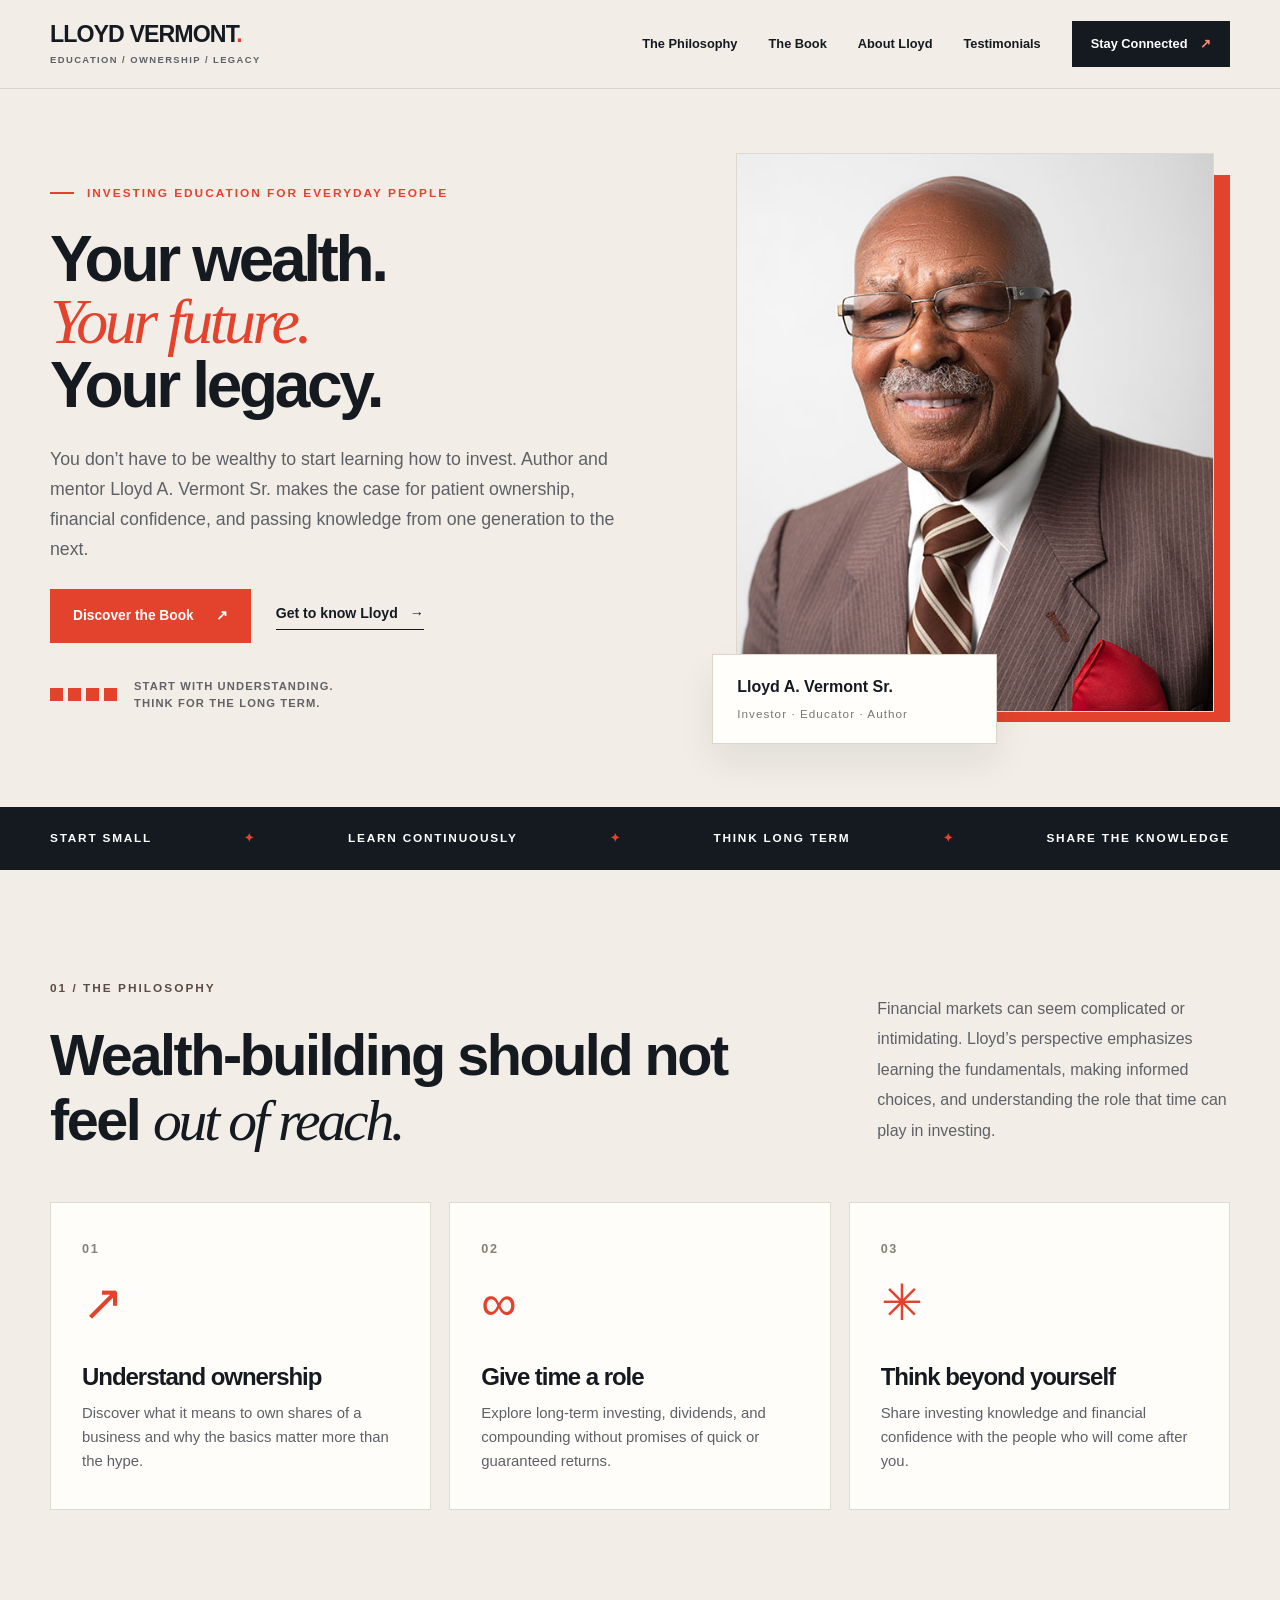
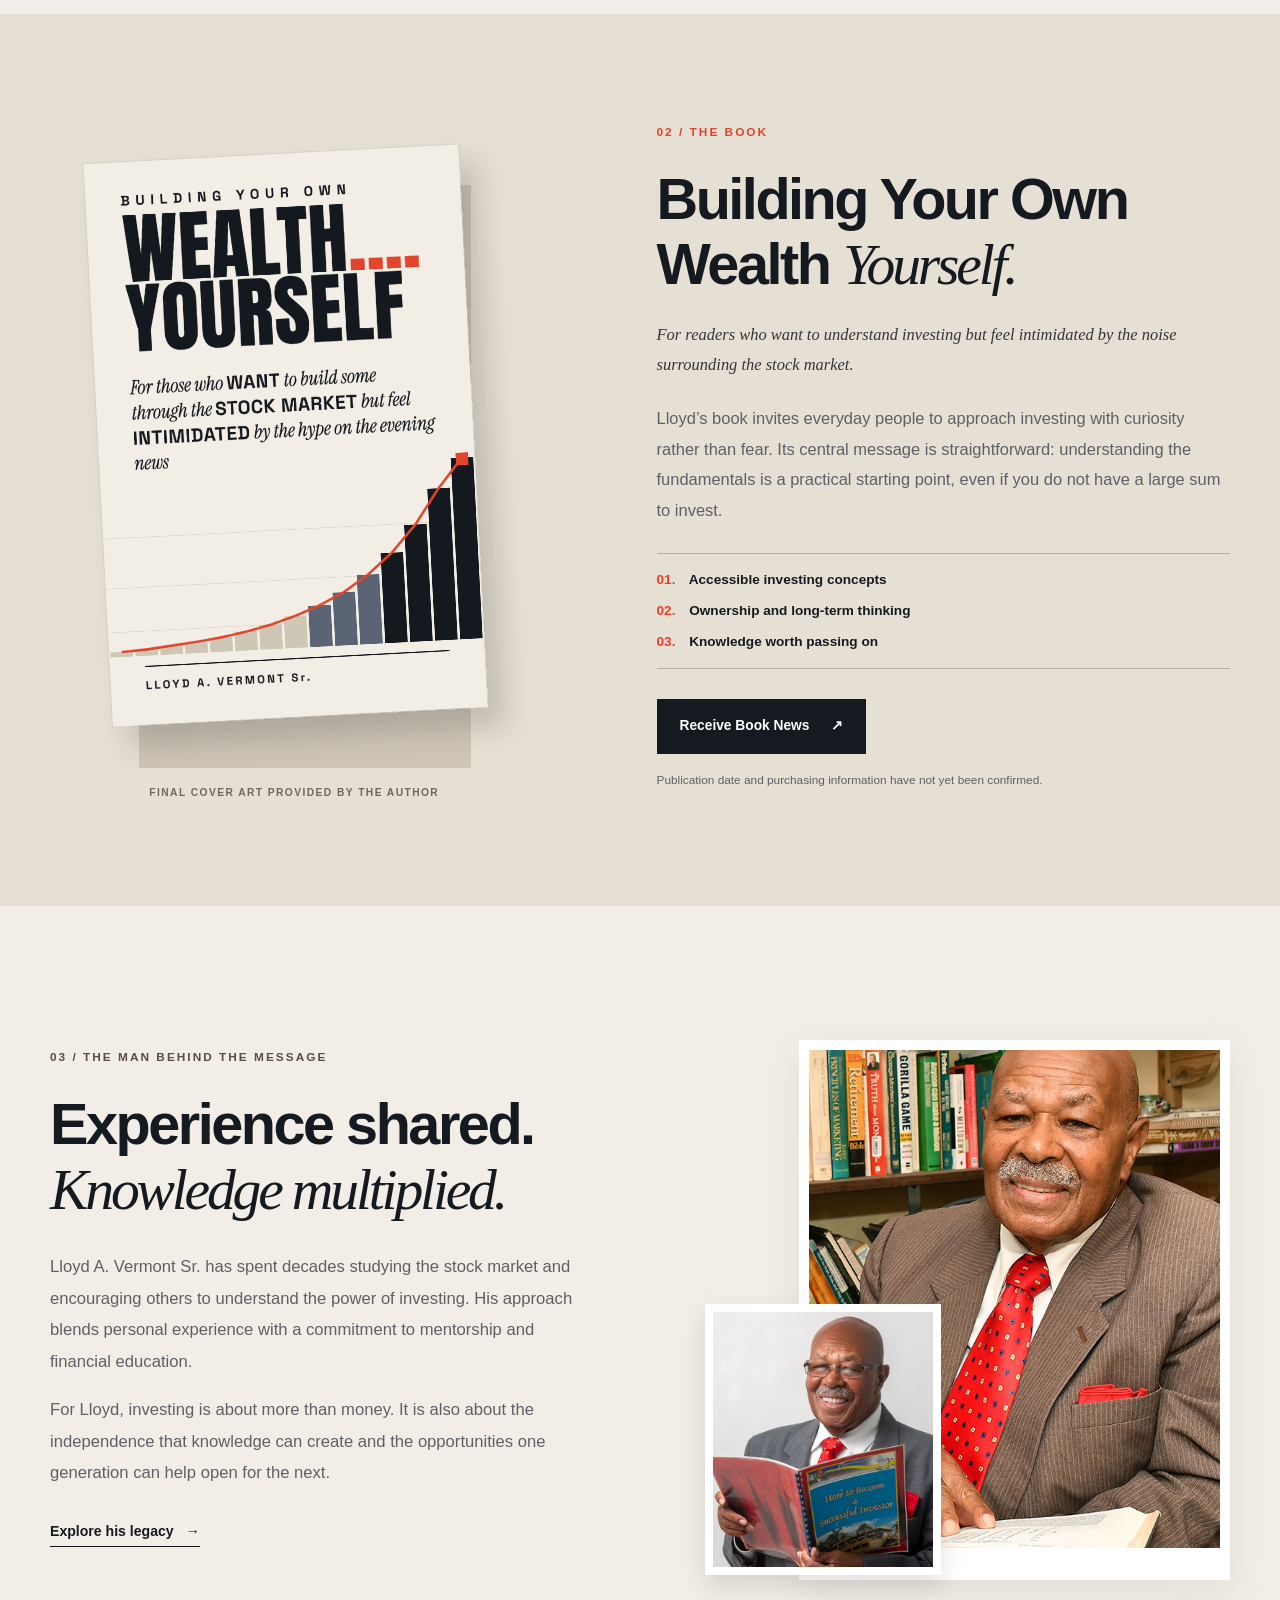
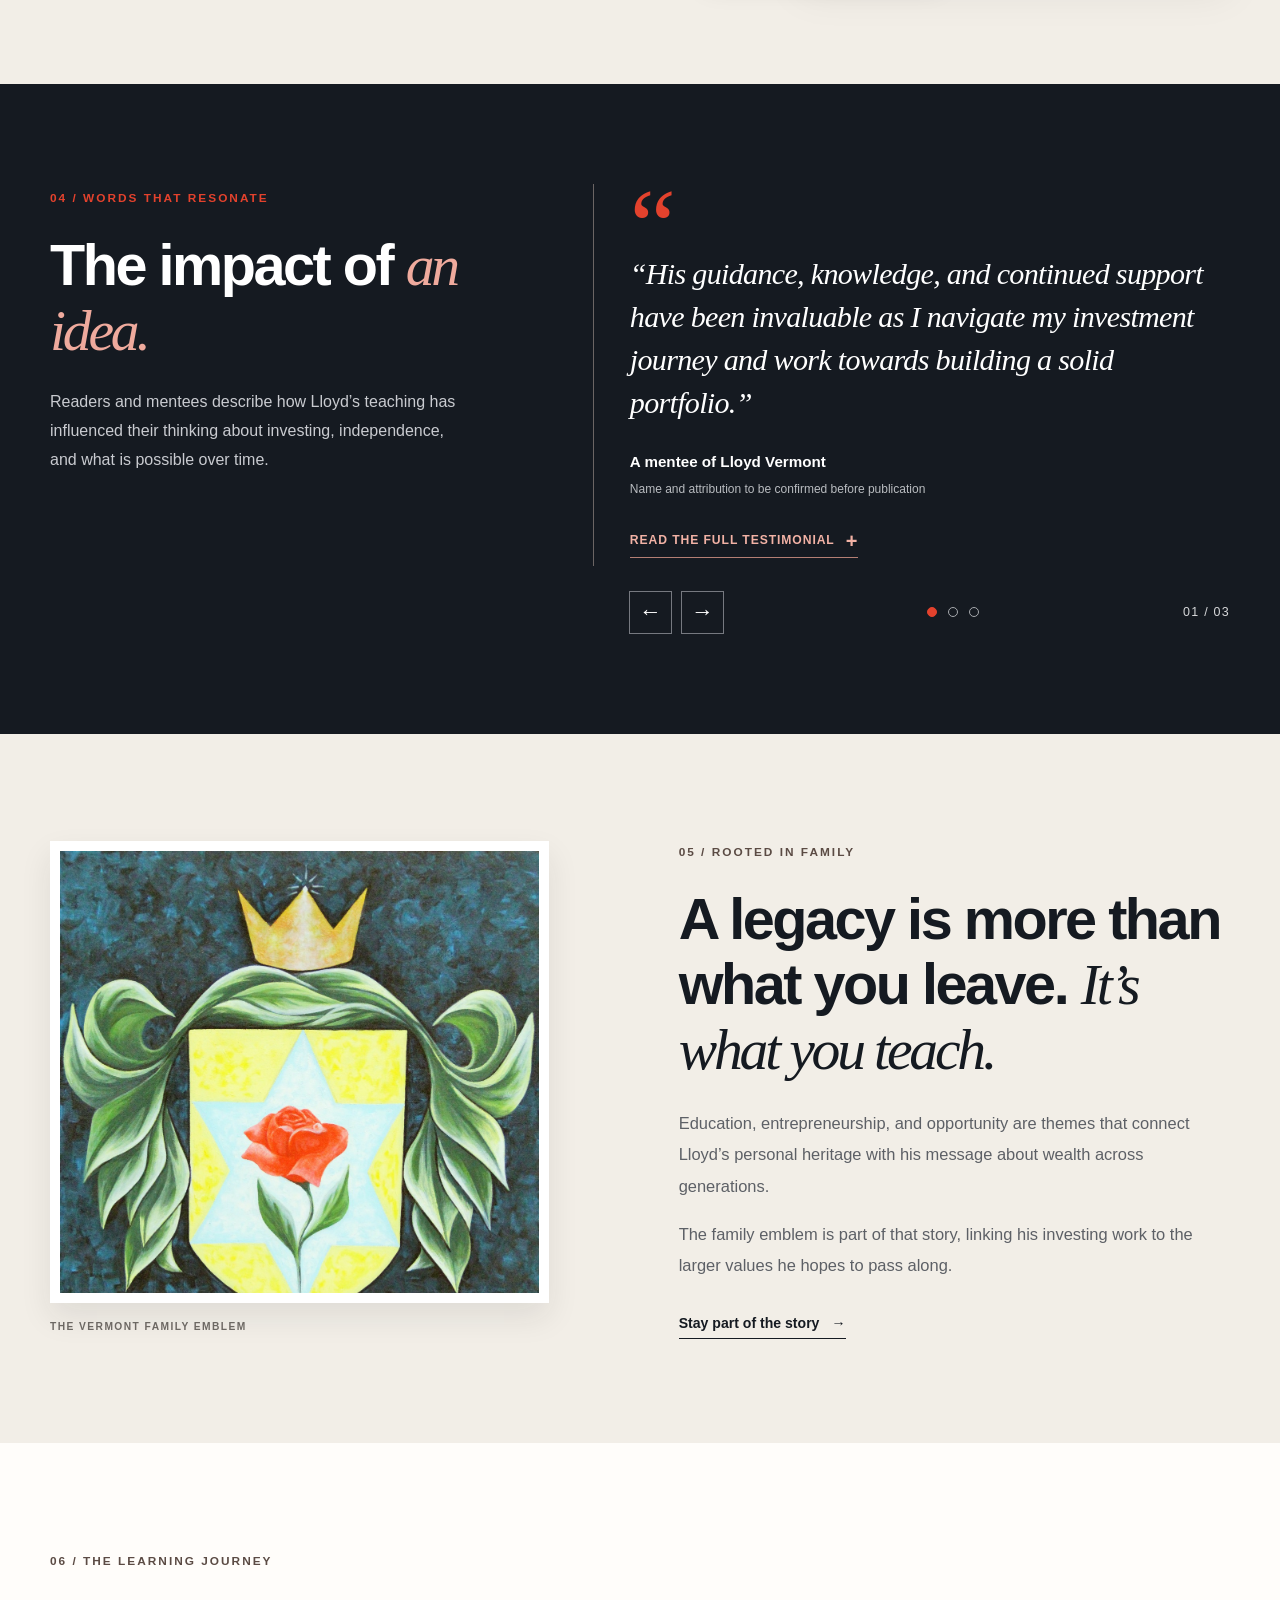
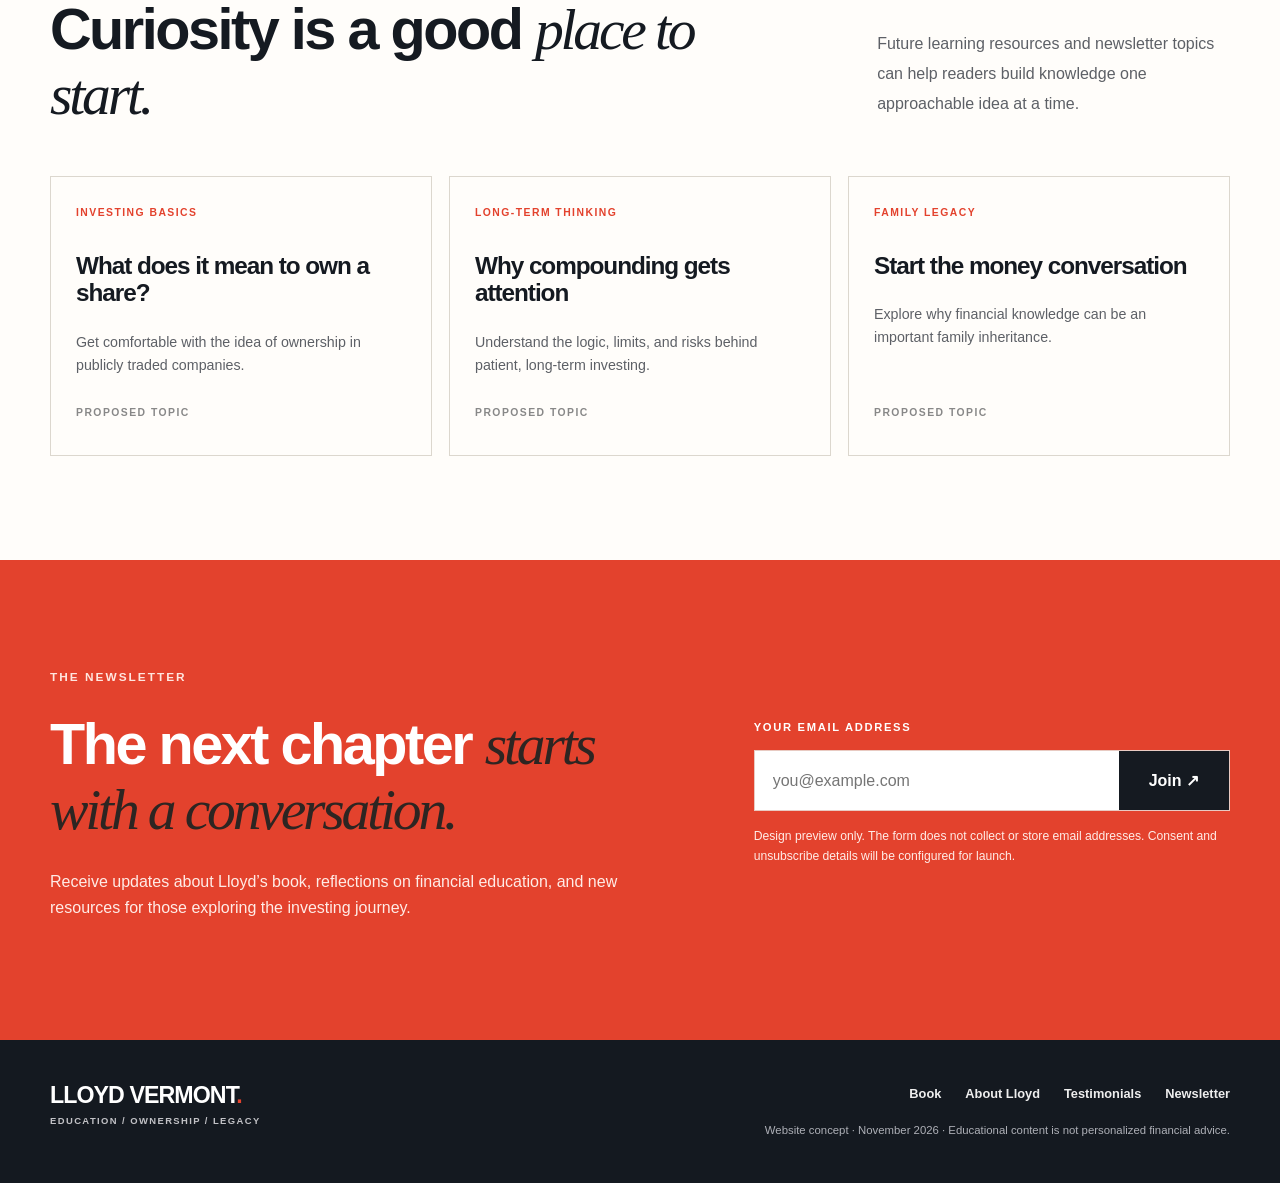
==== index.html @ aa1b4d66 "Import approved V5 website design baseline" ====
<!doctype html>
<html lang="en">
<head>
  <meta charset="utf-8">
  <meta name="viewport" content="width=device-width, initial-scale=1">
  <meta name="description" content="Meet Lloyd A. Vermont Sr., author of Building Your Own Wealth Yourself. Explore approachable lessons about investing, compounding, and creating an enduring family legacy.">
  <meta name="theme-color" content="#f2eee7">
  <title>Lloyd A. Vermont Sr. | Build Your Own Wealth</title>
  <link rel="stylesheet" href="styles.css">
  <script defer src="script.js"></script>
</head>
<body>
<a class="skip-link" href="#main">Skip to content</a>
<header class="site-header" id="top">
  <div class="container header-inner">
    <a class="brand" href="#top" aria-label="Lloyd A. Vermont Sr., home"><span>LLOYD VERMONT<span class="brand-dot">.</span></span><small>Education <span aria-hidden="true">/</span> Ownership <span aria-hidden="true">/</span> Legacy</small></a>
    <button class="mobile-menu" type="button" id="menu-toggle" aria-label="Open main navigation" aria-expanded="false" aria-controls="primary-navigation"><span></span><span></span><span></span></button>
    <nav class="navigation" id="primary-navigation" aria-label="Primary navigation"><a href="#philosophy">The Philosophy</a><a href="#book">The Book</a><a href="#lloyd">About Lloyd</a><a href="#reflection">Testimonials</a><a class="nav-cta" href="#newsletter">Stay Connected <span aria-hidden="true">↗</span></a></nav>
  </div>
</header>
<main id="main">
  <section class="hero" aria-labelledby="hero-title">
    <div class="container hero-grid">
      <div class="hero-copy">
        <div class="eyebrow"><span class="line-mark"></span> INVESTING EDUCATION FOR EVERYDAY PEOPLE</div>
        <h1 id="hero-title"><span class="hero-title-line">Your wealth.</span><span class="hero-title-line hero-title-accent"><em>Your future.</em></span><span class="hero-title-line">Your legacy.</span></h1>
        <p class="hero-lead">You don’t have to be wealthy to start learning how to invest. Author and mentor Lloyd A. Vermont Sr. makes the case for patient ownership, financial confidence, and passing knowledge from one generation to the next.</p>
        <div class="hero-actions"><a class="button primary" href="#book">Discover the Book <span aria-hidden="true">↗</span></a><a class="text-link" href="#lloyd">Get to know Lloyd <span aria-hidden="true">→</span></a></div>
        <div class="hero-aside"><span class="four-blocks" aria-hidden="true"><i></i><i></i><i></i><i></i></span><span>Start with understanding.<br>Think for the long term.</span></div>
      </div>
      <div class="hero-media">
        <div class="hero-image-frame"><img src="assets/lloyd-vermont-bio-1.jpg" alt="Lloyd A. Vermont Sr. smiling in an orange shirt" fetchpriority="high"></div>
        <div class="hero-caption"><strong>Lloyd A. Vermont Sr.</strong><span>Investor · Educator · Author</span></div>
      </div>
    </div>
  </section>
  <div class="ticker" aria-label="Investing principles"><div class="container ticker-inner"><span>START SMALL</span><span aria-hidden="true">✦</span><span>LEARN CONTINUOUSLY</span><span aria-hidden="true">✦</span><span>THINK LONG TERM</span><span aria-hidden="true">✦</span><span>SHARE THE KNOWLEDGE</span></div></div>
  <section class="section philosophy-section" id="philosophy" aria-labelledby="philosophy-title">
    <div class="container">
      <div class="section-intro"><div><span class="eyebrow dark">01 / THE PHILOSOPHY</span><h2 id="philosophy-title">Wealth-building should not feel <em>out of reach.</em></h2></div><p>Financial markets can seem complicated or intimidating. Lloyd’s perspective emphasizes learning the fundamentals, making informed choices, and understanding the role that time can play in investing.</p></div>
      <div class="principles"><article><span class="principle-number">01</span><div class="principle-icon" aria-hidden="true">↗</div><h3>Understand ownership</h3><p>Discover what it means to own shares of a business and why the basics matter more than the hype.</p></article><article><span class="principle-number">02</span><div class="principle-icon" aria-hidden="true">∞</div><h3>Give time a role</h3><p>Explore long-term investing, dividends, and compounding without promises of quick or guaranteed returns.</p></article><article><span class="principle-number">03</span><div class="principle-icon" aria-hidden="true">✳</div><h3>Think beyond yourself</h3><p>Share investing knowledge and financial confidence with the people who will come after you.</p></article></div>
    </div>
  </section>
  <section class="section book-section" id="book" aria-labelledby="book-title">
    <div class="container book-grid">
      <div class="book-visual"><div class="book-stage"><img class="book-cover" src="assets/building-your-own-wealth-yourself-cover.png" alt="Final supplied cover of Building Your Own Wealth Yourself by Lloyd A. Vermont Sr., featuring bold black typography and a rising red investment chart" loading="lazy"></div><span class="art-caption">FINAL COVER ART PROVIDED BY THE AUTHOR</span></div>
      <div class="book-copy"><span class="eyebrow">02 / THE BOOK</span><h2 id="book-title">Building Your Own Wealth <em>Yourself.</em></h2><p class="book-subtitle">For readers who want to understand investing but feel intimidated by the noise surrounding the stock market.</p><p>Lloyd’s book invites everyday people to approach investing with curiosity rather than fear. Its central message is straightforward: understanding the fundamentals is a practical starting point, even if you do not have a large sum to invest.</p><div class="book-points"><span><b>01.</b> Accessible investing concepts</span><span><b>02.</b> Ownership and long-term thinking</span><span><b>03.</b> Knowledge worth passing on</span></div><a class="button dark" href="#newsletter">Receive Book News <span aria-hidden="true">↗</span></a><p class="small-note">Publication date and purchasing information have not yet been confirmed.</p></div>
    </div>
  </section>
  <section class="section about-section" id="lloyd" aria-labelledby="about-title">
    <div class="container about-grid"><div class="about-copy"><span class="eyebrow dark">03 / THE MAN BEHIND THE MESSAGE</span><h2 id="about-title">Experience shared.<br><em>Knowledge multiplied.</em></h2><p>Lloyd A. Vermont Sr. has spent decades studying the stock market and encouraging others to understand the power of investing. His approach blends personal experience with a commitment to mentorship and financial education.</p><p>For Lloyd, investing is about more than money. It is also about the independence that knowledge can create and the opportunities one generation can help open for the next.</p><a class="text-link strong" href="#legacy">Explore his legacy <span aria-hidden="true">→</span></a></div><div class="about-photos"><img class="about-main-image" src="assets/lloyd-vermont.jpg" alt="Lloyd Vermont seated in a library with an open book" loading="lazy"><div class="inset-photo"><img src="assets/lloyd-vermont-bio-2.jpg" alt="Lloyd Vermont holding an investing publication" loading="lazy"></div></div></div>
  </section>
  <section class="reflection-section" id="reflection" aria-labelledby="reflection-title">
    <div class="container reflection-grid">
      <div class="reflection-intro">
        <span class="eyebrow">04 / WORDS THAT RESONATE</span>
        <h2 id="reflection-title">The impact of <em>an idea.</em></h2>
        <p>Readers and mentees describe how Lloyd’s teaching has influenced their thinking about investing, independence, and what is possible over time.</p>
      </div>
      <div class="testimonial-carousel" aria-label="Testimonials from readers and mentees">
        <div class="testimonial-slides" id="testimonial-slides">
          <figure class="testimonial" data-testimonial-index="0">
            <div class="quote-mark" aria-hidden="true">“</div>
            <blockquote class="testimonial-excerpt">“His guidance, knowledge, and continued support have been invaluable as I navigate my investment journey and work towards building a solid portfolio.”</blockquote>
            <div class="full-testimonial" id="testimonial-full-1" hidden><p>“Mr. Vermont, the man I'm proud to call my godfather, is the person who introduced me to the world of investing and helped me recognise the importance of building a strong financial future. His guidance, knowledge, and continued support have been invaluable as I navigate my investment journey and work towards building a solid portfolio. I am truly grateful for his mentorship, patience, and commitment to helping me grow financially. I highly recommend him to anyone seeking sound investment guidance and a mentor who genuinely cares about their financial progress”.</p></div>
            <figcaption><strong>A mentee of Lloyd Vermont</strong><span>Name and attribution to be confirmed before publication</span></figcaption>
            <button type="button" class="testimonial-expand" aria-expanded="false" aria-controls="testimonial-full-1">Read the full testimonial <span aria-hidden="true">+</span></button>
          </figure><figure class="testimonial" data-testimonial-index="1" hidden>
            <div class="quote-mark" aria-hidden="true">“</div>
            <blockquote class="testimonial-excerpt">“You taught me early that money should work for us, rather than us spending our entire lives working for money”</blockquote>
            <div class="full-testimonial" id="testimonial-full-2" hidden><p>“Your teachings and the principles you instilled in me from a very young age have had a lasting impact on how I view money, wealth and financial independence. You taught me early that money should work for us, rather than us spending our entire lives working for money, and that the stock market, when approached with patience, discipline and a long-term mindset, is something that ordinary people can use to build wealth. Our many discussions over the years have helped me appreciate the value of investing, the power of reinvesting dividends and, most importantly, the magic of compounding over time. These lessons have shaped my financial outlook and continue to guide the decisions I make today. I am grateful that you introduced me to these principles so early in life, as they have given me a foundation and a perspective on wealth creation that I hope to continue building on for years to come.”</p></div>
            <figcaption><strong>Dr. Gabrielle Campbell</strong><span>General Practitioner</span></figcaption>
            <button type="button" class="testimonial-expand" aria-expanded="false" aria-controls="testimonial-full-2">Read the full testimonial <span aria-hidden="true">+</span></button>
          </figure><figure class="testimonial" data-testimonial-index="2" hidden>
            <div class="quote-mark" aria-hidden="true">“</div>
            <blockquote class="testimonial-excerpt">“I can truly say that the man who read your essays yesterday became a different man after he had read them”</blockquote>
            <div class="full-testimonial" id="testimonial-full-3" hidden><p>“I spent a happy hour reading your two missives</p><p>Then I spent 2 hours reading them aloud again</p><p>And then I taped them to listen to for the rest of my life</p><p>I want to have those two essays to listen to some times before I fall asleep at night and sometimes to listen to first thing in the morning</p><p>Unfortunately those essays are not for everyone. As you said, most people are asleep and don’t want to wake up to the reality of life and the opportunities which are all around us everyday.</p><p>Most of us just want to be safe and to follow the herd and to be comfortable</p><p>It takes a lot of guts to go against the herd and a lot of guts to believe in yourself and to do the things which you believe in, but this is the price one has to pay if he intends to become rich</p><p>Since I refuse to take a vow of poverty</p><p>I will have to walk alone</p><p>But it is so nice to meet a fellow traveler on the path</p><p>I can truly say that the man who read your essays yesterday became a different man after he had read them”</p></div>
            <figcaption><strong>Dr. Neil Parsadsingh</strong><span>Dermatologist · Commentary supplied by Lloyd</span></figcaption>
            <button type="button" class="testimonial-expand" aria-expanded="false" aria-controls="testimonial-full-3">Read the full commentary <span aria-hidden="true">+</span></button>
          </figure>
        </div>
        <div class="testimonial-controls">
          <div class="testimonial-arrows">
            <button type="button" class="carousel-arrow" id="testimonial-previous" aria-label="Previous testimonial"><span aria-hidden="true">←</span></button>
            <button type="button" class="carousel-arrow" id="testimonial-next" aria-label="Next testimonial"><span aria-hidden="true">→</span></button>
          </div>
          <div class="testimonial-pagination" role="group" aria-label="Choose a testimonial"><button type="button" class="carousel-dot is-current" data-slide="0" aria-label="Show testimonial 1 of 3" aria-current="true"></button><button type="button" class="carousel-dot" data-slide="1" aria-label="Show testimonial 2 of 3" aria-current="false"></button><button type="button" class="carousel-dot" data-slide="2" aria-label="Show testimonial 3 of 3" aria-current="false"></button></div>
          <span class="testimonial-count" id="testimonial-count" aria-live="polite" aria-atomic="true">01 / 03</span>
        </div>
      </div>
    </div>
  </section>
  <section class="section legacy-section" id="legacy" aria-labelledby="legacy-title"><div class="container legacy-grid"><div class="legacy-art"><div class="emblem-window"><img src="assets/family-emblem-original.jpg" alt="The Vermont family crest with a gold crown, red rose, pale blue star, and green decorative leaves" loading="lazy"></div><span class="art-caption">THE VERMONT FAMILY EMBLEM</span></div><div class="legacy-copy"><span class="eyebrow dark">05 / ROOTED IN FAMILY</span><h2 id="legacy-title">A legacy is more than what you leave. <em>It’s what you teach.</em></h2><p>Education, entrepreneurship, and opportunity are themes that connect Lloyd’s personal heritage with his message about wealth across generations.</p><p>The family emblem is part of that story, linking his investing work to the larger values he hopes to pass along.</p><a class="text-link strong" href="#newsletter">Stay part of the story <span aria-hidden="true">→</span></a></div></div></section>
  <section class="section insights-section" id="insights" aria-labelledby="insights-title"><div class="container"><div class="section-intro"><div><span class="eyebrow dark">06 / THE LEARNING JOURNEY</span><h2 id="insights-title">Curiosity is a good <em>place to start.</em></h2></div><p>Future learning resources and newsletter topics can help readers build knowledge one approachable idea at a time.</p></div><div class="insight-grid"><article><span>INVESTING BASICS</span><h3>What does it mean to own a share?</h3><p>Get comfortable with the idea of ownership in publicly traded companies.</p><small>PROPOSED TOPIC</small></article><article><span>LONG-TERM THINKING</span><h3>Why compounding gets attention</h3><p>Understand the logic, limits, and risks behind patient, long-term investing.</p><small>PROPOSED TOPIC</small></article><article><span>FAMILY LEGACY</span><h3>Start the money conversation</h3><p>Explore why financial knowledge can be an important family inheritance.</p><small>PROPOSED TOPIC</small></article></div></div></section>
  <section class="newsletter-section" id="newsletter" aria-labelledby="newsletter-title"><div class="container newsletter-grid"><div><span class="eyebrow">THE NEWSLETTER</span><h2 id="newsletter-title">The next chapter <em>starts with a conversation.</em></h2><p>Receive updates about Lloyd’s book, reflections on financial education, and new resources for those exploring the investing journey.</p></div><form id="signup-form" class="signup" novalidate><label for="email">YOUR EMAIL ADDRESS</label><div class="input-row"><input id="email" name="email" type="email" required placeholder="you@example.com" autocomplete="email" aria-describedby="signup-note"><button type="submit" aria-label="Preview newsletter signup">Join <span aria-hidden="true">↗</span></button></div><p class="signup-note" id="signup-note">Design preview only. The form does not collect or store email addresses. Consent and unsubscribe details will be configured for launch.</p><p id="form-feedback" class="form-feedback" role="status" aria-live="polite"></p></form></div></section>
</main>
<footer class="site-footer"><div class="container footer-grid"><div class="footer-brand">LLOYD VERMONT<span>.</span><small>Education / Ownership / Legacy</small></div><div class="footer-right"><nav aria-label="Footer navigation"><a href="#book">Book</a><a href="#lloyd">About Lloyd</a><a href="#reflection">Testimonials</a><a href="#newsletter">Newsletter</a></nav><p>Website concept · November 2026 · Educational content is not personalized financial advice.</p></div></div></footer>
</body>
</html>
---- styles.css ----
:root{--paper:#f2eee7;--white:#fffefb;--ink:#151a21;--deep:#20262e;--red:#e3422d;--muted:#5d6066;--light:#ded8cc;--sand:#e6dfd3;--font-serif:Georgia,'Times New Roman',serif}
*{box-sizing:border-box}html{scroll-behavior:smooth}body{margin:0;background:var(--paper);color:var(--ink);font-family:Arial,Helvetica,sans-serif;font-size:16px;line-height:1.62}img{display:block;max-width:100%}a{color:inherit}button,input{font:inherit}button{cursor:pointer}h1,h2,h3,p{margin-top:0}h1,h2,h3{line-height:1.13;letter-spacing:-.043em}h1{font-size:clamp(3.6rem,6.9vw,7.7rem);font-weight:800;line-height:1.03}h2{font-size:clamp(2.6rem,4.5vw,5.2rem);font-weight:750}h3{font-size:1.5rem}h1 em,h2 em{font-family:var(--font-serif);font-weight:400;letter-spacing:-.055em}p{color:var(--muted)}.container{width:min(1180px,calc(100% - 64px));margin-inline:auto}.skip-link{position:absolute;left:10px;top:-60px;background:white;color:black;padding:10px;z-index:1000}.skip-link:focus{top:10px}:focus-visible{outline:3px solid var(--red);outline-offset:3px}.site-header{position:relative;z-index:15;background:var(--paper);border-bottom:1px solid #dad5ca}.header-inner{display:flex;align-items:center;justify-content:space-between;min-height:88px;gap:28px}.brand,.footer-brand{text-decoration:none;font-weight:900;letter-spacing:-.04em;font-size:1.45rem;line-height:1}.brand-dot,.footer-brand span{color:var(--red)}.brand small,.footer-brand small{display:block;font-size:.59rem;font-weight:700;letter-spacing:.15em;text-transform:uppercase;margin-top:9px;color:var(--muted)}.navigation{display:flex;align-items:center;gap:31px}.navigation a{text-decoration:none;font-weight:700;font-size:.8rem;white-space:nowrap}.navigation a:not(.nav-cta):hover,.navigation a:not(.nav-cta):focus-visible{color:var(--red)}.navigation .nav-cta{background:var(--ink);color:#fff;padding:13px 19px}.navigation .nav-cta span{margin-left:9px;color:#ff8c74}.mobile-menu{display:none;background:transparent;border:0;padding:10px;min-width:42px;min-height:42px}.mobile-menu span{display:block;background:var(--ink);height:2px;width:24px;margin:5px 0}.hero{padding:84px 0 94px;overflow:hidden}.hero-grid{display:grid;grid-template-columns:1.1fr .9fr;align-items:center;gap:7%}.eyebrow{display:inline-flex;align-items:center;gap:13px;font-size:.74rem;letter-spacing:.17em;font-weight:800;color:var(--red);margin-bottom:25px}.eyebrow.dark{color:#5b4b44}.line-mark{display:inline-block;width:24px;height:2px;background:var(--red)}.hero h1{margin-bottom:33px}.hero h1 em{color:var(--red)}.hero h1 span{font-weight:900}.hero-lead{font-size:1.11rem;max-width:590px;line-height:1.85;margin-bottom:30px}.hero-actions{display:flex;gap:25px;flex-wrap:wrap;align-items:center}.button{display:inline-flex;gap:22px;align-items:center;justify-content:center;padding:15px 22px;border:1px solid var(--red);text-decoration:none;font-weight:800;font-size:.86rem;transition:transform .2s,background .2s}.button:hover{transform:translateY(-2px)}.button.primary{background:var(--red);color:white}.button.primary:hover{background:#c43321}.button.dark{background:var(--ink);border-color:var(--ink);color:white}.button.dark:hover{background:#30363d}.text-link{display:inline-flex;align-items:center;gap:12px;font-weight:750;font-size:.88rem;text-decoration:none;border-bottom:1px solid var(--ink);padding-bottom:4px}.text-link:hover{color:var(--red);border-color:var(--red)}.text-link.strong{margin-top:14px}.hero-aside{display:flex;align-items:center;gap:17px;margin-top:64px;color:#616167;font-size:.7rem;letter-spacing:.1em;line-height:1.5;font-weight:750;text-transform:uppercase}.four-blocks{display:flex;gap:5px}.four-blocks i{display:block;width:13px;height:13px;background:var(--red)}.hero-media{position:relative;padding:0 16px 23px 0}.hero-image-frame{background:#fff;border:1px solid #dfd8cf;overflow:hidden;aspect-ratio:586/685}.hero-image-frame img{height:100%;width:100%;object-fit:cover;object-position:center 25%}.hero-media:before{content:"";background:var(--red);width:100%;height:94%;position:absolute;top:22px;right:0;z-index:-1}.hero-caption{position:absolute;bottom:-9px;left:-24px;background:var(--white);border:1px solid #ddd5c9;padding:19px 24px;min-width:285px;box-shadow:0 17px 36px rgba(28,27,25,.08)}.hero-caption strong{display:block;font-size:1rem}.hero-caption span{display:block;color:#777;letter-spacing:.09em;font-size:.73rem;margin-top:5px}.ticker{background:var(--ink);color:white;padding:22px 0}.ticker-inner{display:flex;align-items:center;justify-content:space-between;gap:24px;font-size:.74rem;letter-spacing:.15em;font-weight:800}.ticker-inner span:nth-child(even){color:var(--red)}.section{padding:104px 0}.section-intro{display:grid;grid-template-columns:1.35fr .65fr;gap:8%;align-items:end;margin-bottom:49px}.section-intro h2{max-width:750px;margin-bottom:0}.section-intro p{max-width:350px;margin:0 0 7px;line-height:1.9}.principles{display:grid;grid-template-columns:repeat(3,1fr);gap:18px}.principles article{background:#fffdf9;border:1px solid #dfdbd3;padding:32px 31px 36px;min-height:298px}.principle-number{font-weight:900;font-size:.79rem;letter-spacing:.13em;color:#888077}.principle-icon{font-size:3.1rem;line-height:1;color:var(--red);margin:18px 0 34px}.principles h3{margin-bottom:11px}.principles p{font-size:.93rem;margin-bottom:0}.book-section{background:var(--sand);overflow:hidden}.book-grid{display:grid;grid-template-columns:.92fr 1.08fr;gap:10%;align-items:center}.book-visual{display:flex;align-items:center;flex-direction:column;gap:27px}.book-stage{padding:35px 33px 41px 15px;position:relative;isolation:isolate;width:min(425px,100%)}.book-stage:before{content:"";position:absolute;left:9%;top:8%;bottom:1%;width:78%;background:#cec5b7;z-index:-1;transform:translate(19px,16px)}.book-cover{display:block;width:100%;height:auto;box-shadow:16px 20px 28px rgba(35,36,39,.18);transform:rotate(-3deg);border:1px solid rgba(0,0,0,.07)}.art-caption{font-size:.64rem;letter-spacing:.14em;font-weight:800;color:#6c6863}.book-copy h2{margin-bottom:22px}.book-subtitle{font:italic 1.3rem/1.5 var(--font-serif);color:#35353a;margin-bottom:23px}.book-copy>p:not(.small-note){font-size:1.03rem;line-height:1.85}.book-points{border-top:1px solid #b9aea0;border-bottom:1px solid #b9aea0;margin:28px 0 30px;padding:15px 0;display:grid;gap:9px}.book-points span{font-size:.85rem;font-weight:750}.book-points b{color:var(--red);margin-right:10px}.small-note{font-size:.74rem;max-width:400px;margin-top:17px}.about-grid{display:grid;grid-template-columns:1fr 1fr;gap:11%;align-items:center}.about-copy h2{margin-bottom:29px}.about-copy p{font-size:1.04rem;line-height:1.9}.about-photos{position:relative;min-height:570px;display:flex;align-items:flex-end;justify-content:flex-end}.about-main-image{width:82%;height:540px;object-fit:cover;object-position:center 32%;border:10px solid #fff;border-bottom:32px solid #fff;box-shadow:0 13px 40px rgba(25,25,25,.07)}.inset-photo{position:absolute;bottom:5px;left:0;width:45%;background:#fff;padding:8px;box-shadow:0 11px 25px rgba(0,0,0,.12)}.inset-photo img{height:255px;width:100%;object-fit:cover;object-position:center 20%}.reflection-section{background:var(--ink);color:#fff;padding:100px 0}.reflection-grid{display:grid;grid-template-columns:.8fr 1.2fr;gap:10%}.reflection-section h2{color:#fff;margin-bottom:25px}.reflection-section h2 em{color:#efaa9d}.reflection-section p{color:#c9cbd0;line-height:1.8}.testimonial{margin:0;padding:35px 0 15px 42px;border-left:1px solid #6b6564}.quote-mark{font:120px/.65 var(--font-serif);color:var(--red);height:67px}.testimonial blockquote{font:italic clamp(1.6rem,3vw,2.45rem)/1.45 var(--font-serif);letter-spacing:-.03em;margin:0 0 28px;color:#fff}.testimonial figcaption strong,.testimonial figcaption span{display:block}.testimonial figcaption strong{font-size:.95rem}.testimonial figcaption span{font-size:.75rem;color:#b9bcc0;margin-top:5px}.testimonial details{margin-top:29px}.testimonial summary{cursor:pointer;list-style:none;color:#f2b2a5;font-size:.78rem;font-weight:800;letter-spacing:.09em;text-transform:uppercase;display:inline-block;border-bottom:1px solid #af7d74;padding-bottom:7px}.testimonial summary::-webkit-details-marker{display:none}.testimonial summary span{font-size:1.4rem;vertical-align:middle;margin-left:10px}.testimonial details[open] summary span{transform:rotate(45deg);display:inline-block}.full-testimonial{border-top:1px solid #4c5258;margin-top:22px;padding-top:22px;max-height:400px;overflow:auto}.full-testimonial p{font-size:.85rem;line-height:1.55;color:#dedee1;margin-bottom:11px}.legacy-grid{display:grid;grid-template-columns:.95fr 1.05fr;gap:11%;align-items:center}.emblem-window{aspect-ratio:1.08;overflow:hidden;border:10px solid #fff;background:#1e4250;box-shadow:0 14px 30px rgba(31,34,34,.09)}.emblem-window img{width:100%;height:100%;object-fit:cover;object-position:center top}.legacy-art .art-caption{display:block;margin-top:16px}.legacy-copy h2{margin-bottom:26px}.legacy-copy p{font-size:1.03rem;line-height:1.9}.insights-section{background:#fffdfa}.insight-grid{display:grid;grid-template-columns:repeat(3,1fr);gap:17px}.insight-grid article{padding:28px 25px 33px;border:1px solid #dcd7ce;min-height:250px;display:flex;flex-direction:column}.insight-grid article>span,.insight-grid small{font-size:.65rem;letter-spacing:.14em;font-weight:800}.insight-grid article>span{color:var(--red);margin-bottom:30px}.insight-grid small{color:#888;margin-top:auto;padding-top:18px}.insight-grid article h3{font-size:1.52rem}.insight-grid p{font-size:.89rem;margin-bottom:10px}.newsletter-section{padding:103px 0;background:var(--red);color:#fff}.newsletter-grid{display:grid;grid-template-columns:1fr .83fr;gap:11%;align-items:center}.newsletter-section .eyebrow{color:#ffe6df}.newsletter-section h2{margin-bottom:27px;color:white}.newsletter-section h2 em{color:#2d2522}.newsletter-section p{color:#ffece7}.signup label{display:block;font-size:.7rem;letter-spacing:.15em;font-weight:800;margin-bottom:13px}.input-row{display:flex;gap:0;border:1px solid #e8cac2}.input-row input{flex:1;min-width:0;background:white;color:var(--ink);border:0;padding:17px 18px}.input-row button{background:var(--ink);color:#fff;border:0;padding:0 30px;font-weight:900}.input-row button:hover{background:#2d333a}.signup-note{font-size:.76rem;line-height:1.6;margin:16px 0 0}.form-feedback{font-size:.83rem;font-weight:700;margin-top:15px}.site-footer{padding:44px 0;background:#141920;color:#fff}.footer-grid{display:flex;align-items:flex-start;justify-content:space-between;gap:30px}.footer-brand small{color:#c2c2c6}.footer-right{text-align:right}.footer-right nav{display:flex;justify-content:flex-end;gap:24px;flex-wrap:wrap}.footer-right a{text-decoration:none;font-weight:700;font-size:.8rem;color:#eee}.footer-right a:hover{color:#ffae9b}.footer-right p{font-size:.71rem;color:#aeb0b7;margin:16px 0 0}
@media(max-width:1050px){.navigation{gap:19px}.hero h1{font-size:clamp(3.6rem,6.5vw,6.7rem)}.container{width:min(1180px,calc(100% - 48px))}.hero-grid,.about-grid,.legacy-grid{gap:5%}.section-intro{gap:5%}}
@media(max-width:800px){.header-inner{min-height:76px}.mobile-menu{display:block;order:2}.navigation{display:none;position:absolute;top:75px;right:0;left:0;background:var(--paper);border-bottom:1px solid #d6cfc4;padding:14px 24px 23px;flex-direction:column;align-items:stretch;gap:0;box-shadow:0 12px 21px rgba(23,22,19,.08)}.navigation.open{display:flex}.navigation a{padding:12px 6px}.navigation .nav-cta{margin-top:9px;text-align:center}.hero-grid,.book-grid,.about-grid,.reflection-grid,.legacy-grid,.newsletter-grid{grid-template-columns:1fr}.hero{padding:56px 0 75px}.hero h1{font-size:clamp(3.3rem,8.6vw,6rem)}.hero-grid{gap:53px}.hero-media{max-width:560px;margin:auto;width:calc(100% - 24px)}.hero-aside{margin-top:40px}.hero-caption{left:10px}.ticker-inner{justify-content:center;flex-wrap:wrap;gap:12px 20px}.section{padding:76px 0}.section-intro{grid-template-columns:1fr;gap:18px}.section-intro p{max-width:620px}.principles{gap:12px}.principles article{padding:23px;min-height:280px}.book-grid{gap:48px}.book-visual{max-width:500px;margin:auto}.about-grid{gap:30px}.about-photos{max-width:550px;width:100%;margin-inline:auto}.reflection-grid{gap:25px}.legacy-grid{gap:39px}.legacy-art{max-width:520px}.insight-grid{gap:12px}.newsletter-grid{gap:25px}.footer-grid{flex-direction:column}.footer-right{text-align:left}.footer-right nav{justify-content:flex-start}}
@media(max-width:580px){.container{width:calc(100% - 36px)}.brand{font-size:1.13rem}.brand small{font-size:.46rem}.hero{padding:50px 0 61px}.hero h1{font-size:clamp(3.15rem,11vw,5rem)}.hero-lead{font-size:1rem}.eyebrow{font-size:.61rem;letter-spacing:.12em}.hero-image-frame{aspect-ratio:586/650}.hero-caption{bottom:-7px;min-width:auto;padding:14px 17px}.ticker{padding:16px 0}.ticker-inner{font-size:.58rem;letter-spacing:.07em}.ticker-inner span:nth-child(4),.ticker-inner span:nth-child(6){display:none}.section{padding:62px 0}.section-intro{margin-bottom:32px}h2{font-size:clamp(2.4rem,9vw,3.6rem)}.principles,.insight-grid{grid-template-columns:1fr}.principles article{min-height:auto}.principle-icon{margin-bottom:24px}.book-stage{width:min(370px,100%)}.book-copy p{font-size:.96rem}.about-photos{min-height:440px}.about-main-image{height:410px}.inset-photo img{height:185px}.reflection-section{padding:70px 0}.testimonial{padding-left:23px}.testimonial blockquote{font-size:1.78rem}.legacy-grid{gap:33px}.emblem-window{aspect-ratio:1.08}.newsletter-section{padding:74px 0}.input-row button{padding:0 19px}.footer-right nav{gap:12px 22px}}
@media(prefers-reduced-motion:reduce){html{scroll-behavior:auto}.button{transition:none}}

/* V3: multiple attributed testimonials; preserve the existing individual card styling */
.testimonial-stack{display:grid;gap:48px}.testimonial-stack .testimonial + .testimonial{padding-top:42px;border-top:1px solid #4c5258}.testimonial-stack .testimonial blockquote{font-size:clamp(1.45rem,2.5vw,2.05rem)}
@media(max-width:580px){.testimonial-stack{gap:35px}.testimonial-stack .testimonial + .testimonial{padding-top:30px}}


/* V5 — Hero heading stays on three compact, deliberate lines on wide layouts. */
.hero{padding-block:64px 72px}
.hero h1{font-size:clamp(3.55rem,5vw,5.4rem);line-height:.98;letter-spacing:-.052em;margin-bottom:27px}
.hero-title-line{display:block;white-space:nowrap;font-weight:900}
.hero-title-line em{font-weight:400;color:var(--red)}
.hero .hero-lead{line-height:1.7;margin-bottom:24px}
.hero .hero-aside{margin-top:35px}

/* V5 — Accessible, manual, one-at-a-time testimonial carousel. */
.testimonial-carousel{min-width:0;align-self:start}
.testimonial-slides{min-width:0}
.testimonial-slides .testimonial{margin:0;border-left:1px solid #6b6564;padding:8px 0 8px 36px}
.testimonial-slides .testimonial[hidden],.testimonial-slides .full-testimonial[hidden],.testimonial-slides .testimonial-excerpt[hidden]{display:none!important}
.testimonial-slides .quote-mark{height:61px;font-size:104px;line-height:.65}
.testimonial-slides .testimonial-excerpt{font:italic clamp(1.65rem,2.35vw,2.1rem)/1.43 var(--font-serif);letter-spacing:-.023em;margin:0 0 25px;max-width:620px}
.testimonial-slides .testimonial figcaption{margin-top:13px}
.testimonial-expand{display:inline-flex;align-items:center;gap:11px;padding:8px 0 6px;margin-top:24px;border:0;border-bottom:1px solid #b47f74;background:transparent;color:#f2b2a5;font-size:.76rem;font-weight:800;letter-spacing:.075em;text-transform:uppercase;text-align:left}
.testimonial-expand:hover,.testimonial-expand:focus-visible{color:white}
.testimonial-expand span{font-size:1.25rem;line-height:.7}
.testimonial-expand[aria-expanded="true"] span{transform:rotate(45deg)}
.testimonial-slides .full-testimonial{border:0;margin:0 0 23px;padding:0;max-height:min(60vh,480px);overflow-y:auto;scrollbar-width:thin;scrollbar-color:#797a80 #20262e}
.testimonial-slides .full-testimonial p{font:normal 1rem/1.78 var(--font-serif);color:#e7e2e2;margin:0 0 13px;max-width:640px}
.testimonial-slides .full-testimonial p:last-child{margin-bottom:0}
.testimonial-controls{border-top:1px solid #41474d;margin:32px 0 0 36px;padding-top:20px;display:flex;align-items:center;gap:20px;justify-content:space-between}
.testimonial-arrows{display:flex;gap:9px}
.carousel-arrow{display:grid;place-items:center;background:transparent;border:1px solid #767980;color:white;width:43px;height:43px;font-size:1.4rem;line-height:1}
.carousel-arrow:hover,.carousel-arrow:focus-visible{border-color:#f5aa9a;background:#333a43}
.testimonial-pagination{display:flex;align-items:center;gap:11px}
.carousel-dot{width:10px;height:10px;min-width:10px;padding:0;border:1px solid #a6a9ad;border-radius:100%;background:transparent}
.carousel-dot.is-current{border-color:var(--red);background:var(--red)}
.carousel-dot:hover{border-color:white}
.testimonial-count{font-variant-numeric:tabular-nums;letter-spacing:.1em;color:#d7d8da;font-size:.78rem;white-space:nowrap}
@media(max-width:1050px){.hero h1{font-size:clamp(3.2rem,5.1vw,4.7rem)}}
@media(max-width:800px){.hero{padding-block:49px 70px}.hero h1{font-size:clamp(3.2rem,7.5vw,4.9rem)}.reflection-grid{gap:34px}}
@media(max-width:580px){.hero{padding-block:45px 60px}.hero h1{font-size:clamp(2.68rem,10vw,3.6rem);margin-bottom:22px}.hero .hero-aside{margin-top:29px}.testimonial-slides .testimonial{padding-left:22px}.testimonial-slides .testimonial-excerpt{font-size:1.7rem}.testimonial-slides .full-testimonial p{font-size:.94rem}.testimonial-controls{margin-left:22px;gap:14px}}
/* Final small-screen and expanded-state polish. */
.testimonial-controls{border-top:0;padding-top:0;margin-top:25px}
.testimonial-expand[aria-expanded="true"] span{transform:none}
.newsletter-grid>*{min-width:0}
.signup,.input-row{min-width:0;width:100%}
.input-row input{width:0;min-width:0;flex:1 1 auto}
.input-row button{flex:0 0 auto}
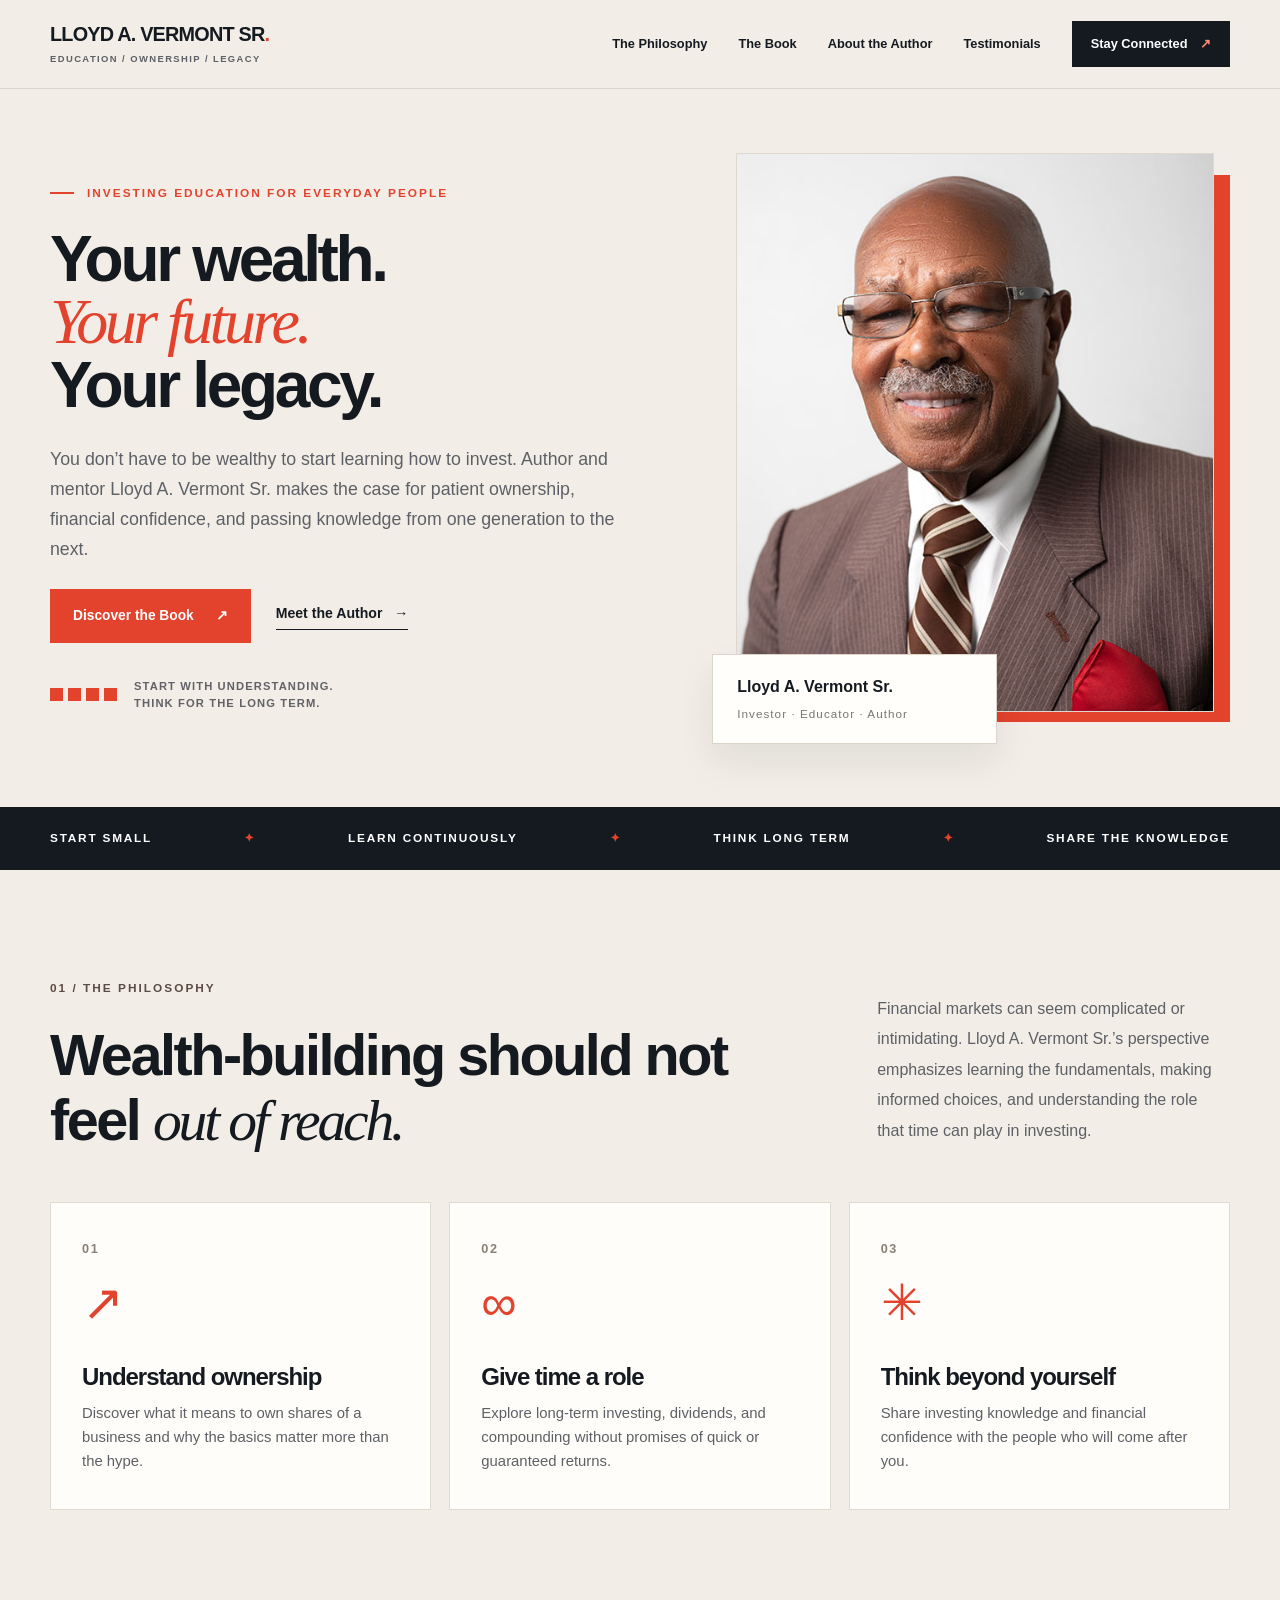
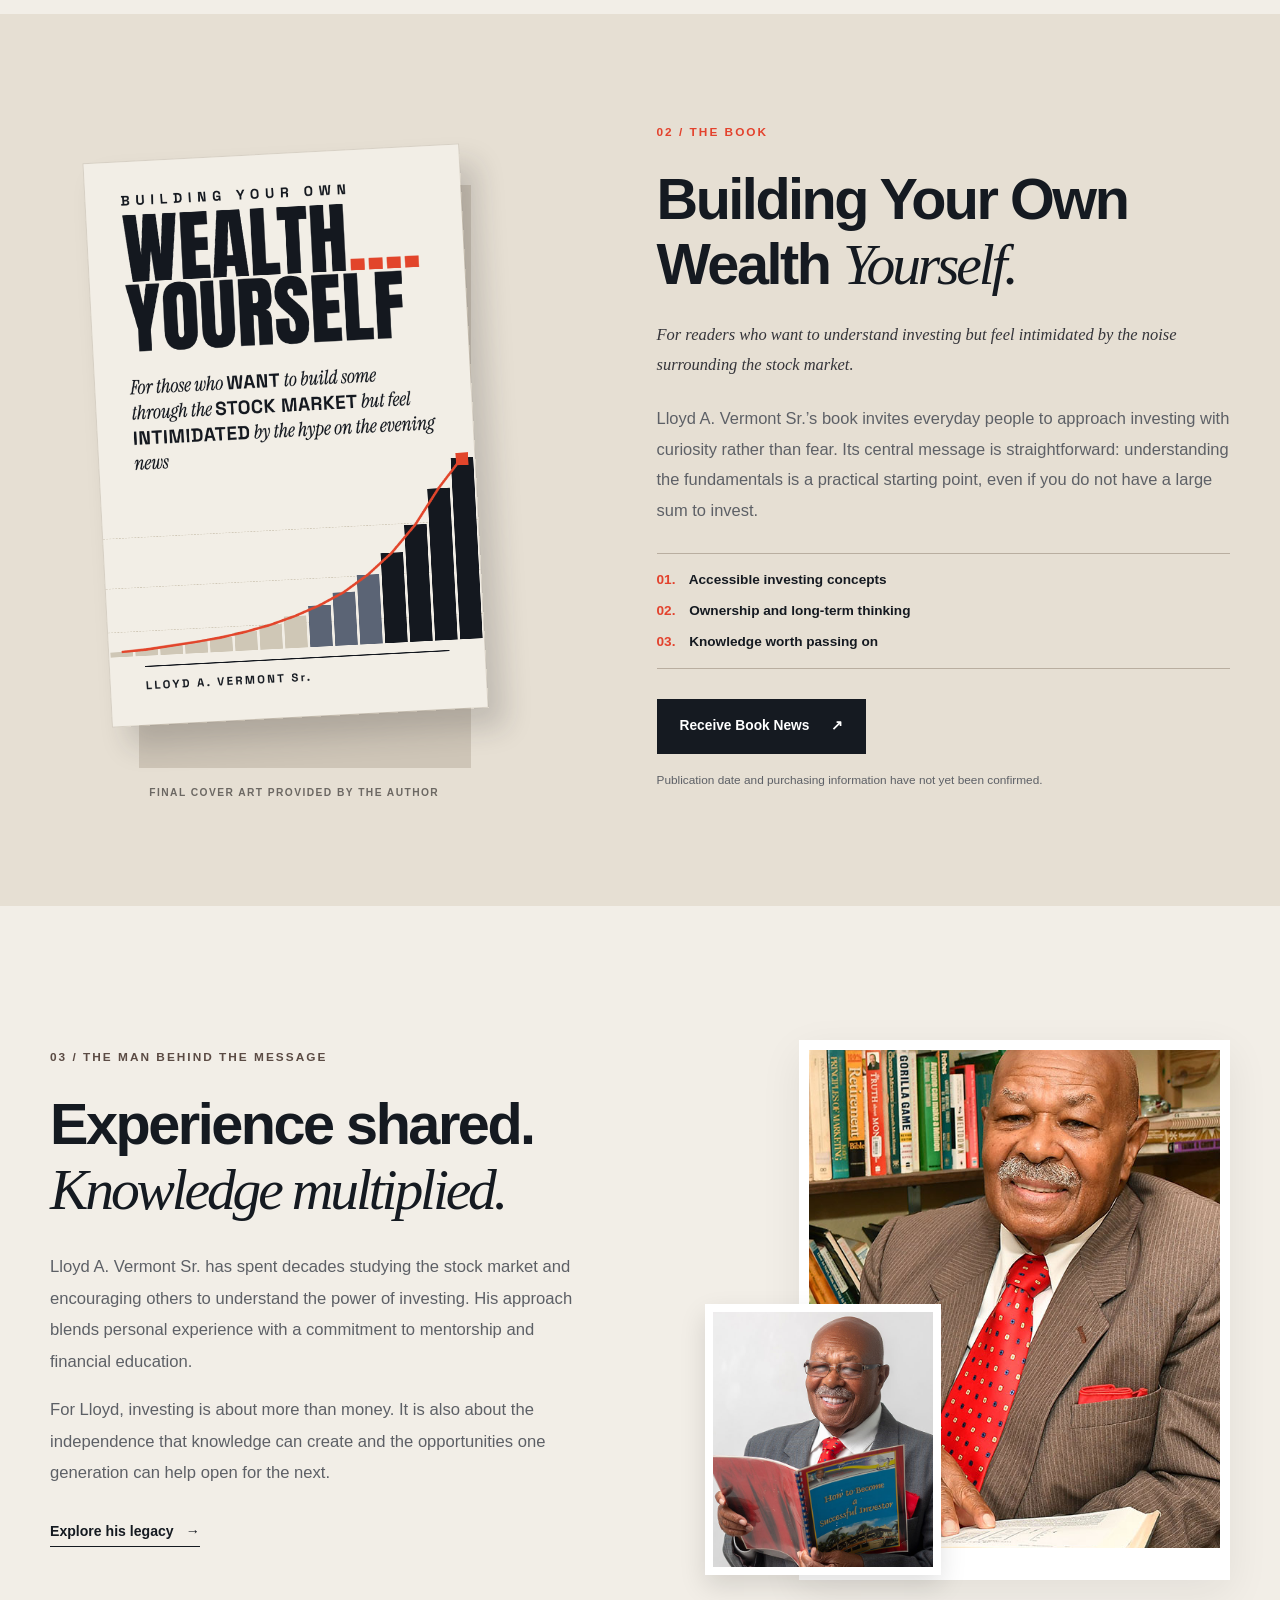
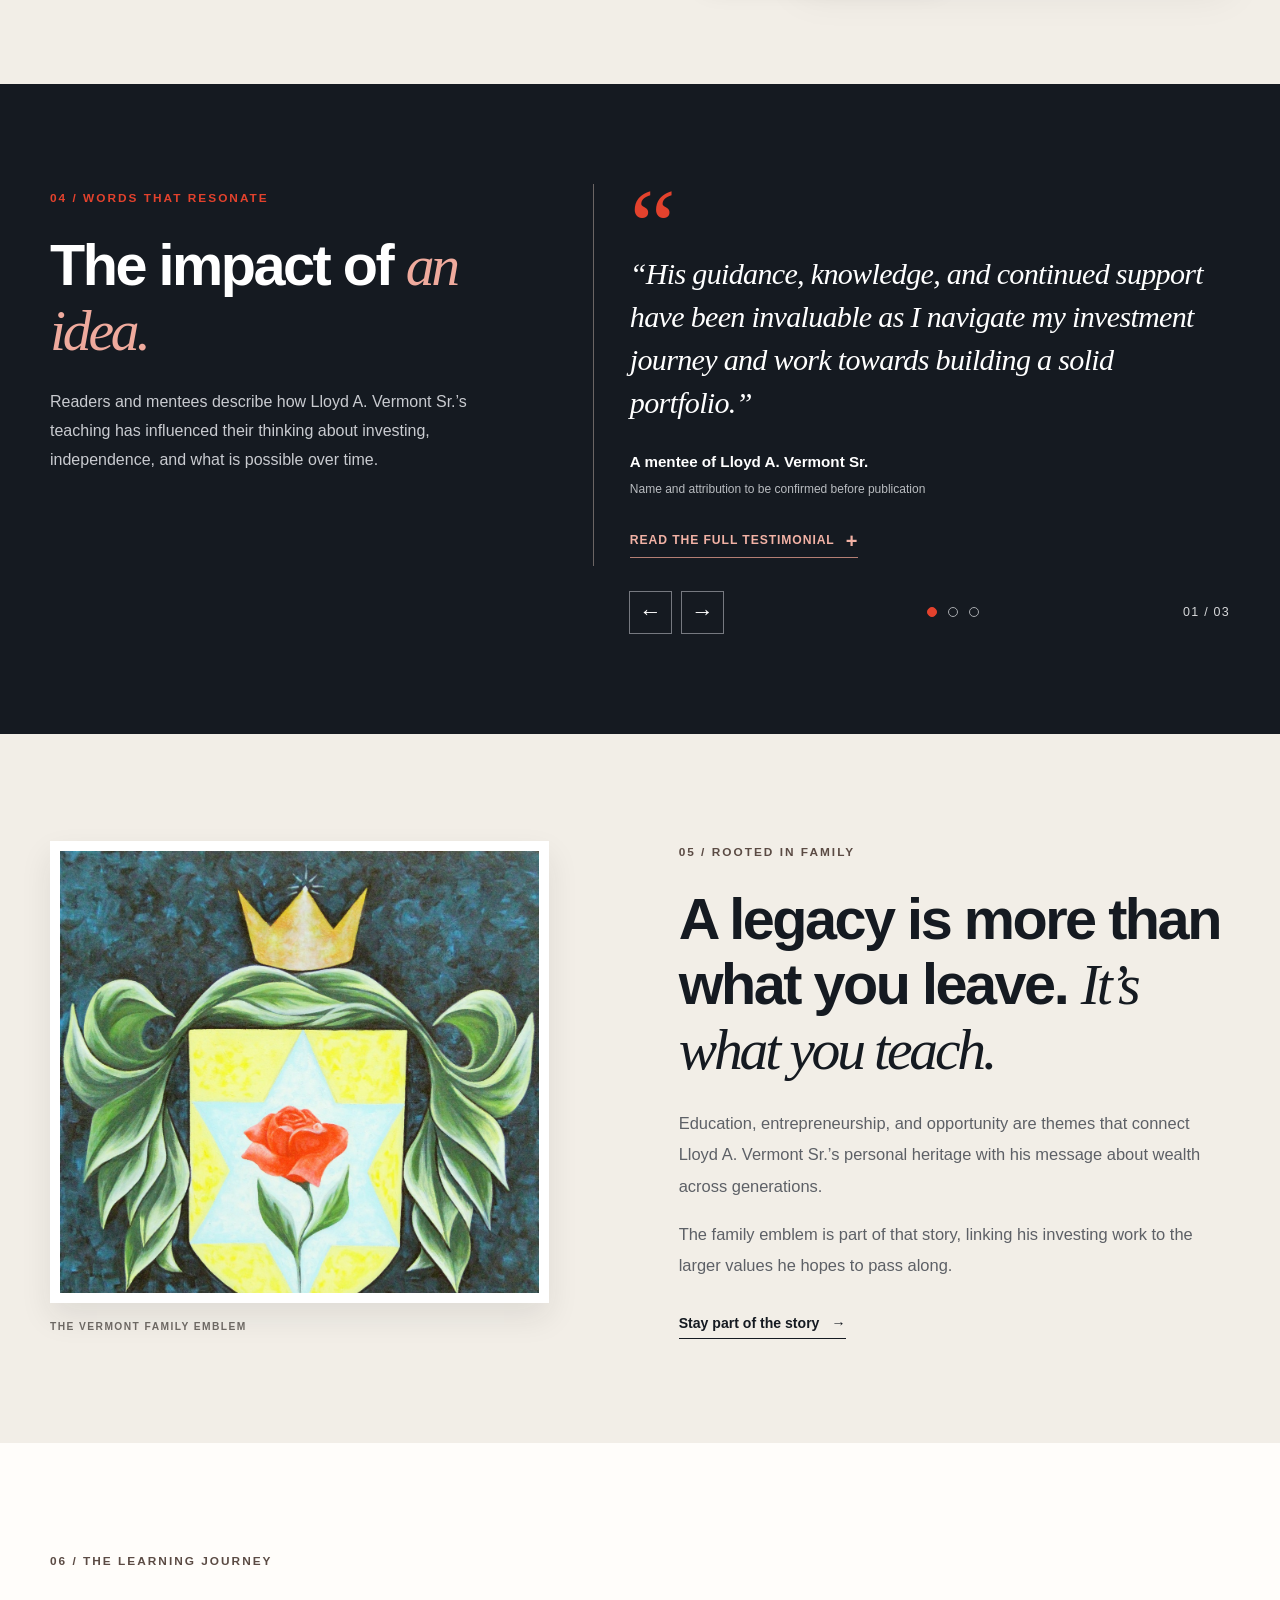
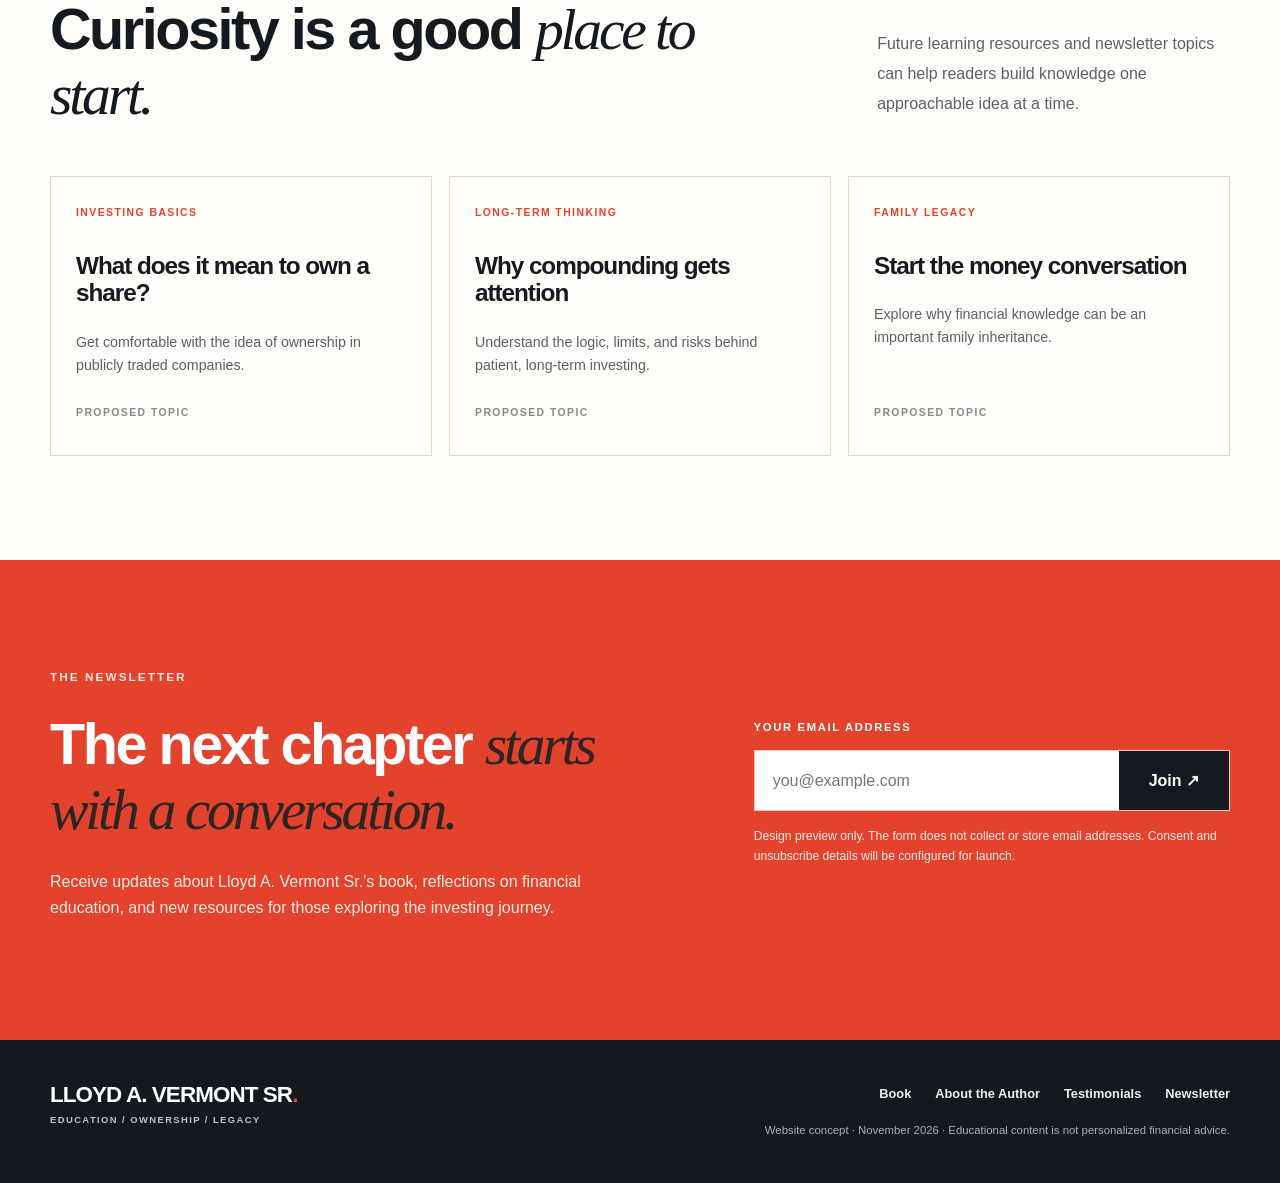
==== commit 30f11d82: "Standardize public author name as Lloyd A. Vermont Sr." ====
--- a/index.html
+++ b/index.html
@@ -13,9 +13,9 @@
 <a class="skip-link" href="#main">Skip to content</a>
 <header class="site-header" id="top">
   <div class="container header-inner">
-    <a class="brand" href="#top" aria-label="Lloyd A. Vermont Sr., home"><span>LLOYD VERMONT<span class="brand-dot">.</span></span><small>Education <span aria-hidden="true">/</span> Ownership <span aria-hidden="true">/</span> Legacy</small></a>
+    <a class="brand" href="#top" aria-label="Lloyd A. Vermont Sr., home"><span>LLOYD A. VERMONT SR<span class="brand-dot">.</span></span><small>Education <span aria-hidden="true">/</span> Ownership <span aria-hidden="true">/</span> Legacy</small></a>
     <button class="mobile-menu" type="button" id="menu-toggle" aria-label="Open main navigation" aria-expanded="false" aria-controls="primary-navigation"><span></span><span></span><span></span></button>
-    <nav class="navigation" id="primary-navigation" aria-label="Primary navigation"><a href="#philosophy">The Philosophy</a><a href="#book">The Book</a><a href="#lloyd">About Lloyd</a><a href="#reflection">Testimonials</a><a class="nav-cta" href="#newsletter">Stay Connected <span aria-hidden="true">↗</span></a></nav>
+    <nav class="navigation" id="primary-navigation" aria-label="Primary navigation"><a href="#philosophy">The Philosophy</a><a href="#book">The Book</a><a href="#lloyd">About the Author</a><a href="#reflection">Testimonials</a><a class="nav-cta" href="#newsletter">Stay Connected <span aria-hidden="true">↗</span></a></nav>
   </div>
 </header>
 <main id="main">
@@ -25,7 +25,7 @@
         <div class="eyebrow"><span class="line-mark"></span> INVESTING EDUCATION FOR EVERYDAY PEOPLE</div>
         <h1 id="hero-title"><span class="hero-title-line">Your wealth.</span><span class="hero-title-line hero-title-accent"><em>Your future.</em></span><span class="hero-title-line">Your legacy.</span></h1>
         <p class="hero-lead">You don’t have to be wealthy to start learning how to invest. Author and mentor Lloyd A. Vermont Sr. makes the case for patient ownership, financial confidence, and passing knowledge from one generation to the next.</p>
-        <div class="hero-actions"><a class="button primary" href="#book">Discover the Book <span aria-hidden="true">↗</span></a><a class="text-link" href="#lloyd">Get to know Lloyd <span aria-hidden="true">→</span></a></div>
+        <div class="hero-actions"><a class="button primary" href="#book">Discover the Book <span aria-hidden="true">↗</span></a><a class="text-link" href="#lloyd">Meet the Author <span aria-hidden="true">→</span></a></div>
         <div class="hero-aside"><span class="four-blocks" aria-hidden="true"><i></i><i></i><i></i><i></i></span><span>Start with understanding.<br>Think for the long term.</span></div>
       </div>
       <div class="hero-media">
@@ -37,25 +37,25 @@
   <div class="ticker" aria-label="Investing principles"><div class="container ticker-inner"><span>START SMALL</span><span aria-hidden="true">✦</span><span>LEARN CONTINUOUSLY</span><span aria-hidden="true">✦</span><span>THINK LONG TERM</span><span aria-hidden="true">✦</span><span>SHARE THE KNOWLEDGE</span></div></div>
   <section class="section philosophy-section" id="philosophy" aria-labelledby="philosophy-title">
     <div class="container">
-      <div class="section-intro"><div><span class="eyebrow dark">01 / THE PHILOSOPHY</span><h2 id="philosophy-title">Wealth-building should not feel <em>out of reach.</em></h2></div><p>Financial markets can seem complicated or intimidating. Lloyd’s perspective emphasizes learning the fundamentals, making informed choices, and understanding the role that time can play in investing.</p></div>
+      <div class="section-intro"><div><span class="eyebrow dark">01 / THE PHILOSOPHY</span><h2 id="philosophy-title">Wealth-building should not feel <em>out of reach.</em></h2></div><p>Financial markets can seem complicated or intimidating. Lloyd A. Vermont Sr.’s perspective emphasizes learning the fundamentals, making informed choices, and understanding the role that time can play in investing.</p></div>
       <div class="principles"><article><span class="principle-number">01</span><div class="principle-icon" aria-hidden="true">↗</div><h3>Understand ownership</h3><p>Discover what it means to own shares of a business and why the basics matter more than the hype.</p></article><article><span class="principle-number">02</span><div class="principle-icon" aria-hidden="true">∞</div><h3>Give time a role</h3><p>Explore long-term investing, dividends, and compounding without promises of quick or guaranteed returns.</p></article><article><span class="principle-number">03</span><div class="principle-icon" aria-hidden="true">✳</div><h3>Think beyond yourself</h3><p>Share investing knowledge and financial confidence with the people who will come after you.</p></article></div>
     </div>
   </section>
   <section class="section book-section" id="book" aria-labelledby="book-title">
     <div class="container book-grid">
       <div class="book-visual"><div class="book-stage"><img class="book-cover" src="assets/building-your-own-wealth-yourself-cover.png" alt="Final supplied cover of Building Your Own Wealth Yourself by Lloyd A. Vermont Sr., featuring bold black typography and a rising red investment chart" loading="lazy"></div><span class="art-caption">FINAL COVER ART PROVIDED BY THE AUTHOR</span></div>
-      <div class="book-copy"><span class="eyebrow">02 / THE BOOK</span><h2 id="book-title">Building Your Own Wealth <em>Yourself.</em></h2><p class="book-subtitle">For readers who want to understand investing but feel intimidated by the noise surrounding the stock market.</p><p>Lloyd’s book invites everyday people to approach investing with curiosity rather than fear. Its central message is straightforward: understanding the fundamentals is a practical starting point, even if you do not have a large sum to invest.</p><div class="book-points"><span><b>01.</b> Accessible investing concepts</span><span><b>02.</b> Ownership and long-term thinking</span><span><b>03.</b> Knowledge worth passing on</span></div><a class="button dark" href="#newsletter">Receive Book News <span aria-hidden="true">↗</span></a><p class="small-note">Publication date and purchasing information have not yet been confirmed.</p></div>
+      <div class="book-copy"><span class="eyebrow">02 / THE BOOK</span><h2 id="book-title">Building Your Own Wealth <em>Yourself.</em></h2><p class="book-subtitle">For readers who want to understand investing but feel intimidated by the noise surrounding the stock market.</p><p>Lloyd A. Vermont Sr.’s book invites everyday people to approach investing with curiosity rather than fear. Its central message is straightforward: understanding the fundamentals is a practical starting point, even if you do not have a large sum to invest.</p><div class="book-points"><span><b>01.</b> Accessible investing concepts</span><span><b>02.</b> Ownership and long-term thinking</span><span><b>03.</b> Knowledge worth passing on</span></div><a class="button dark" href="#newsletter">Receive Book News <span aria-hidden="true">↗</span></a><p class="small-note">Publication date and purchasing information have not yet been confirmed.</p></div>
     </div>
   </section>
   <section class="section about-section" id="lloyd" aria-labelledby="about-title">
-    <div class="container about-grid"><div class="about-copy"><span class="eyebrow dark">03 / THE MAN BEHIND THE MESSAGE</span><h2 id="about-title">Experience shared.<br><em>Knowledge multiplied.</em></h2><p>Lloyd A. Vermont Sr. has spent decades studying the stock market and encouraging others to understand the power of investing. His approach blends personal experience with a commitment to mentorship and financial education.</p><p>For Lloyd, investing is about more than money. It is also about the independence that knowledge can create and the opportunities one generation can help open for the next.</p><a class="text-link strong" href="#legacy">Explore his legacy <span aria-hidden="true">→</span></a></div><div class="about-photos"><img class="about-main-image" src="assets/lloyd-vermont.jpg" alt="Lloyd Vermont seated in a library with an open book" loading="lazy"><div class="inset-photo"><img src="assets/lloyd-vermont-bio-2.jpg" alt="Lloyd Vermont holding an investing publication" loading="lazy"></div></div></div>
+    <div class="container about-grid"><div class="about-copy"><span class="eyebrow dark">03 / THE MAN BEHIND THE MESSAGE</span><h2 id="about-title">Experience shared.<br><em>Knowledge multiplied.</em></h2><p>Lloyd A. Vermont Sr. has spent decades studying the stock market and encouraging others to understand the power of investing. His approach blends personal experience with a commitment to mentorship and financial education.</p><p>For Lloyd, investing is about more than money. It is also about the independence that knowledge can create and the opportunities one generation can help open for the next.</p><a class="text-link strong" href="#legacy">Explore his legacy <span aria-hidden="true">→</span></a></div><div class="about-photos"><img class="about-main-image" src="assets/lloyd-vermont.jpg" alt="Lloyd A. Vermont Sr. seated in a library with an open book" loading="lazy"><div class="inset-photo"><img src="assets/lloyd-vermont-bio-2.jpg" alt="Lloyd A. Vermont Sr. holding an investing publication" loading="lazy"></div></div></div>
   </section>
   <section class="reflection-section" id="reflection" aria-labelledby="reflection-title">
     <div class="container reflection-grid">
       <div class="reflection-intro">
         <span class="eyebrow">04 / WORDS THAT RESONATE</span>
         <h2 id="reflection-title">The impact of <em>an idea.</em></h2>
-        <p>Readers and mentees describe how Lloyd’s teaching has influenced their thinking about investing, independence, and what is possible over time.</p>
+        <p>Readers and mentees describe how Lloyd A. Vermont Sr.’s teaching has influenced their thinking about investing, independence, and what is possible over time.</p>
       </div>
       <div class="testimonial-carousel" aria-label="Testimonials from readers and mentees">
         <div class="testimonial-slides" id="testimonial-slides">
@@ -63,7 +63,7 @@
             <div class="quote-mark" aria-hidden="true">“</div>
             <blockquote class="testimonial-excerpt">“His guidance, knowledge, and continued support have been invaluable as I navigate my investment journey and work towards building a solid portfolio.”</blockquote>
             <div class="full-testimonial" id="testimonial-full-1" hidden><p>“Mr. Vermont, the man I'm proud to call my godfather, is the person who introduced me to the world of investing and helped me recognise the importance of building a strong financial future. His guidance, knowledge, and continued support have been invaluable as I navigate my investment journey and work towards building a solid portfolio. I am truly grateful for his mentorship, patience, and commitment to helping me grow financially. I highly recommend him to anyone seeking sound investment guidance and a mentor who genuinely cares about their financial progress”.</p></div>
-            <figcaption><strong>A mentee of Lloyd Vermont</strong><span>Name and attribution to be confirmed before publication</span></figcaption>
+            <figcaption><strong>A mentee of Lloyd A. Vermont Sr.</strong><span>Name and attribution to be confirmed before publication</span></figcaption>
             <button type="button" class="testimonial-expand" aria-expanded="false" aria-controls="testimonial-full-1">Read the full testimonial <span aria-hidden="true">+</span></button>
           </figure><figure class="testimonial" data-testimonial-index="1" hidden>
             <div class="quote-mark" aria-hidden="true">“</div>
@@ -75,7 +75,7 @@
             <div class="quote-mark" aria-hidden="true">“</div>
             <blockquote class="testimonial-excerpt">“I can truly say that the man who read your essays yesterday became a different man after he had read them”</blockquote>
             <div class="full-testimonial" id="testimonial-full-3" hidden><p>“I spent a happy hour reading your two missives</p><p>Then I spent 2 hours reading them aloud again</p><p>And then I taped them to listen to for the rest of my life</p><p>I want to have those two essays to listen to some times before I fall asleep at night and sometimes to listen to first thing in the morning</p><p>Unfortunately those essays are not for everyone. As you said, most people are asleep and don’t want to wake up to the reality of life and the opportunities which are all around us everyday.</p><p>Most of us just want to be safe and to follow the herd and to be comfortable</p><p>It takes a lot of guts to go against the herd and a lot of guts to believe in yourself and to do the things which you believe in, but this is the price one has to pay if he intends to become rich</p><p>Since I refuse to take a vow of poverty</p><p>I will have to walk alone</p><p>But it is so nice to meet a fellow traveler on the path</p><p>I can truly say that the man who read your essays yesterday became a different man after he had read them”</p></div>
-            <figcaption><strong>Dr. Neil Parsadsingh</strong><span>Dermatologist · Commentary supplied by Lloyd</span></figcaption>
+            <figcaption><strong>Dr. Neil Parsadsingh</strong><span>Dermatologist · Commentary supplied by Lloyd A. Vermont Sr.</span></figcaption>
             <button type="button" class="testimonial-expand" aria-expanded="false" aria-controls="testimonial-full-3">Read the full commentary <span aria-hidden="true">+</span></button>
           </figure>
         </div>
@@ -90,10 +90,10 @@
       </div>
     </div>
   </section>
-  <section class="section legacy-section" id="legacy" aria-labelledby="legacy-title"><div class="container legacy-grid"><div class="legacy-art"><div class="emblem-window"><img src="assets/family-emblem-original.jpg" alt="The Vermont family crest with a gold crown, red rose, pale blue star, and green decorative leaves" loading="lazy"></div><span class="art-caption">THE VERMONT FAMILY EMBLEM</span></div><div class="legacy-copy"><span class="eyebrow dark">05 / ROOTED IN FAMILY</span><h2 id="legacy-title">A legacy is more than what you leave. <em>It’s what you teach.</em></h2><p>Education, entrepreneurship, and opportunity are themes that connect Lloyd’s personal heritage with his message about wealth across generations.</p><p>The family emblem is part of that story, linking his investing work to the larger values he hopes to pass along.</p><a class="text-link strong" href="#newsletter">Stay part of the story <span aria-hidden="true">→</span></a></div></div></section>
+  <section class="section legacy-section" id="legacy" aria-labelledby="legacy-title"><div class="container legacy-grid"><div class="legacy-art"><div class="emblem-window"><img src="assets/family-emblem-original.jpg" alt="The Vermont family crest with a gold crown, red rose, pale blue star, and green decorative leaves" loading="lazy"></div><span class="art-caption">THE VERMONT FAMILY EMBLEM</span></div><div class="legacy-copy"><span class="eyebrow dark">05 / ROOTED IN FAMILY</span><h2 id="legacy-title">A legacy is more than what you leave. <em>It’s what you teach.</em></h2><p>Education, entrepreneurship, and opportunity are themes that connect Lloyd A. Vermont Sr.’s personal heritage with his message about wealth across generations.</p><p>The family emblem is part of that story, linking his investing work to the larger values he hopes to pass along.</p><a class="text-link strong" href="#newsletter">Stay part of the story <span aria-hidden="true">→</span></a></div></div></section>
   <section class="section insights-section" id="insights" aria-labelledby="insights-title"><div class="container"><div class="section-intro"><div><span class="eyebrow dark">06 / THE LEARNING JOURNEY</span><h2 id="insights-title">Curiosity is a good <em>place to start.</em></h2></div><p>Future learning resources and newsletter topics can help readers build knowledge one approachable idea at a time.</p></div><div class="insight-grid"><article><span>INVESTING BASICS</span><h3>What does it mean to own a share?</h3><p>Get comfortable with the idea of ownership in publicly traded companies.</p><small>PROPOSED TOPIC</small></article><article><span>LONG-TERM THINKING</span><h3>Why compounding gets attention</h3><p>Understand the logic, limits, and risks behind patient, long-term investing.</p><small>PROPOSED TOPIC</small></article><article><span>FAMILY LEGACY</span><h3>Start the money conversation</h3><p>Explore why financial knowledge can be an important family inheritance.</p><small>PROPOSED TOPIC</small></article></div></div></section>
-  <section class="newsletter-section" id="newsletter" aria-labelledby="newsletter-title"><div class="container newsletter-grid"><div><span class="eyebrow">THE NEWSLETTER</span><h2 id="newsletter-title">The next chapter <em>starts with a conversation.</em></h2><p>Receive updates about Lloyd’s book, reflections on financial education, and new resources for those exploring the investing journey.</p></div><form id="signup-form" class="signup" novalidate><label for="email">YOUR EMAIL ADDRESS</label><div class="input-row"><input id="email" name="email" type="email" required placeholder="you@example.com" autocomplete="email" aria-describedby="signup-note"><button type="submit" aria-label="Preview newsletter signup">Join <span aria-hidden="true">↗</span></button></div><p class="signup-note" id="signup-note">Design preview only. The form does not collect or store email addresses. Consent and unsubscribe details will be configured for launch.</p><p id="form-feedback" class="form-feedback" role="status" aria-live="polite"></p></form></div></section>
+  <section class="newsletter-section" id="newsletter" aria-labelledby="newsletter-title"><div class="container newsletter-grid"><div><span class="eyebrow">THE NEWSLETTER</span><h2 id="newsletter-title">The next chapter <em>starts with a conversation.</em></h2><p>Receive updates about Lloyd A. Vermont Sr.’s book, reflections on financial education, and new resources for those exploring the investing journey.</p></div><form id="signup-form" class="signup" novalidate><label for="email">YOUR EMAIL ADDRESS</label><div class="input-row"><input id="email" name="email" type="email" required placeholder="you@example.com" autocomplete="email" aria-describedby="signup-note"><button type="submit" aria-label="Preview newsletter signup">Join <span aria-hidden="true">↗</span></button></div><p class="signup-note" id="signup-note">Design preview only. The form does not collect or store email addresses. Consent and unsubscribe details will be configured for launch.</p><p id="form-feedback" class="form-feedback" role="status" aria-live="polite"></p></form></div></section>
 </main>
-<footer class="site-footer"><div class="container footer-grid"><div class="footer-brand">LLOYD VERMONT<span>.</span><small>Education / Ownership / Legacy</small></div><div class="footer-right"><nav aria-label="Footer navigation"><a href="#book">Book</a><a href="#lloyd">About Lloyd</a><a href="#reflection">Testimonials</a><a href="#newsletter">Newsletter</a></nav><p>Website concept · November 2026 · Educational content is not personalized financial advice.</p></div></div></footer>
+<footer class="site-footer"><div class="container footer-grid"><div class="footer-brand">LLOYD A. VERMONT SR<span>.</span><small>Education / Ownership / Legacy</small></div><div class="footer-right"><nav aria-label="Footer navigation"><a href="#book">Book</a><a href="#lloyd">About the Author</a><a href="#reflection">Testimonials</a><a href="#newsletter">Newsletter</a></nav><p>Website concept · November 2026 · Educational content is not personalized financial advice.</p></div></div></footer>
 </body>
 </html>
--- a/styles.css
+++ b/styles.css
@@ -52,3 +52,8 @@
 .signup,.input-row{min-width:0;width:100%}
 .input-row input{width:0;min-width:0;flex:1 1 auto}
 .input-row button{flex:0 0 auto}
+
+/* Name presentation: display the author's complete name at all widths. */
+.brand{font-size:clamp(1.07rem,1.55vw,1.35rem);white-space:nowrap;flex-shrink:0}
+.footer-brand{font-size:clamp(1.06rem,1.75vw,1.45rem);overflow-wrap:anywhere}
+@media(max-width:580px){.brand{font-size:clamp(.93rem,4.3vw,1.1rem)}.brand small{letter-spacing:.09em}}
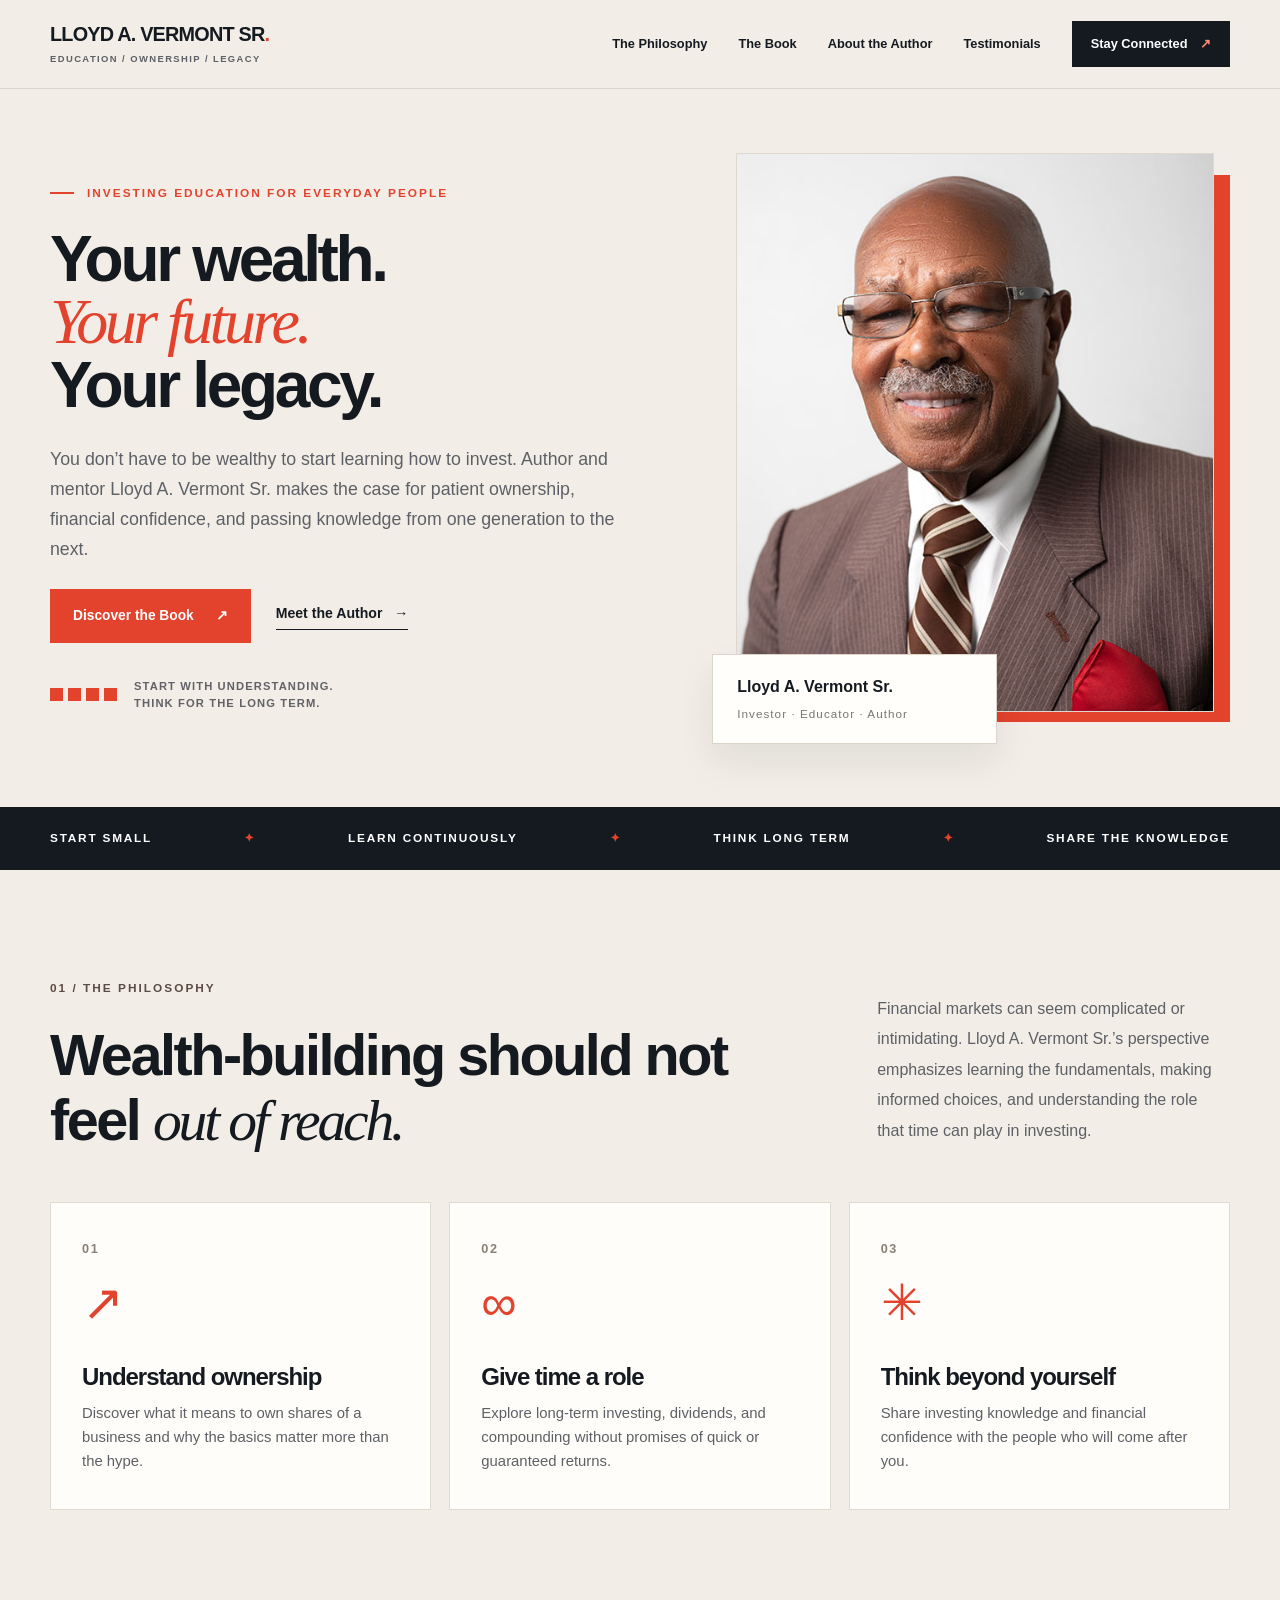
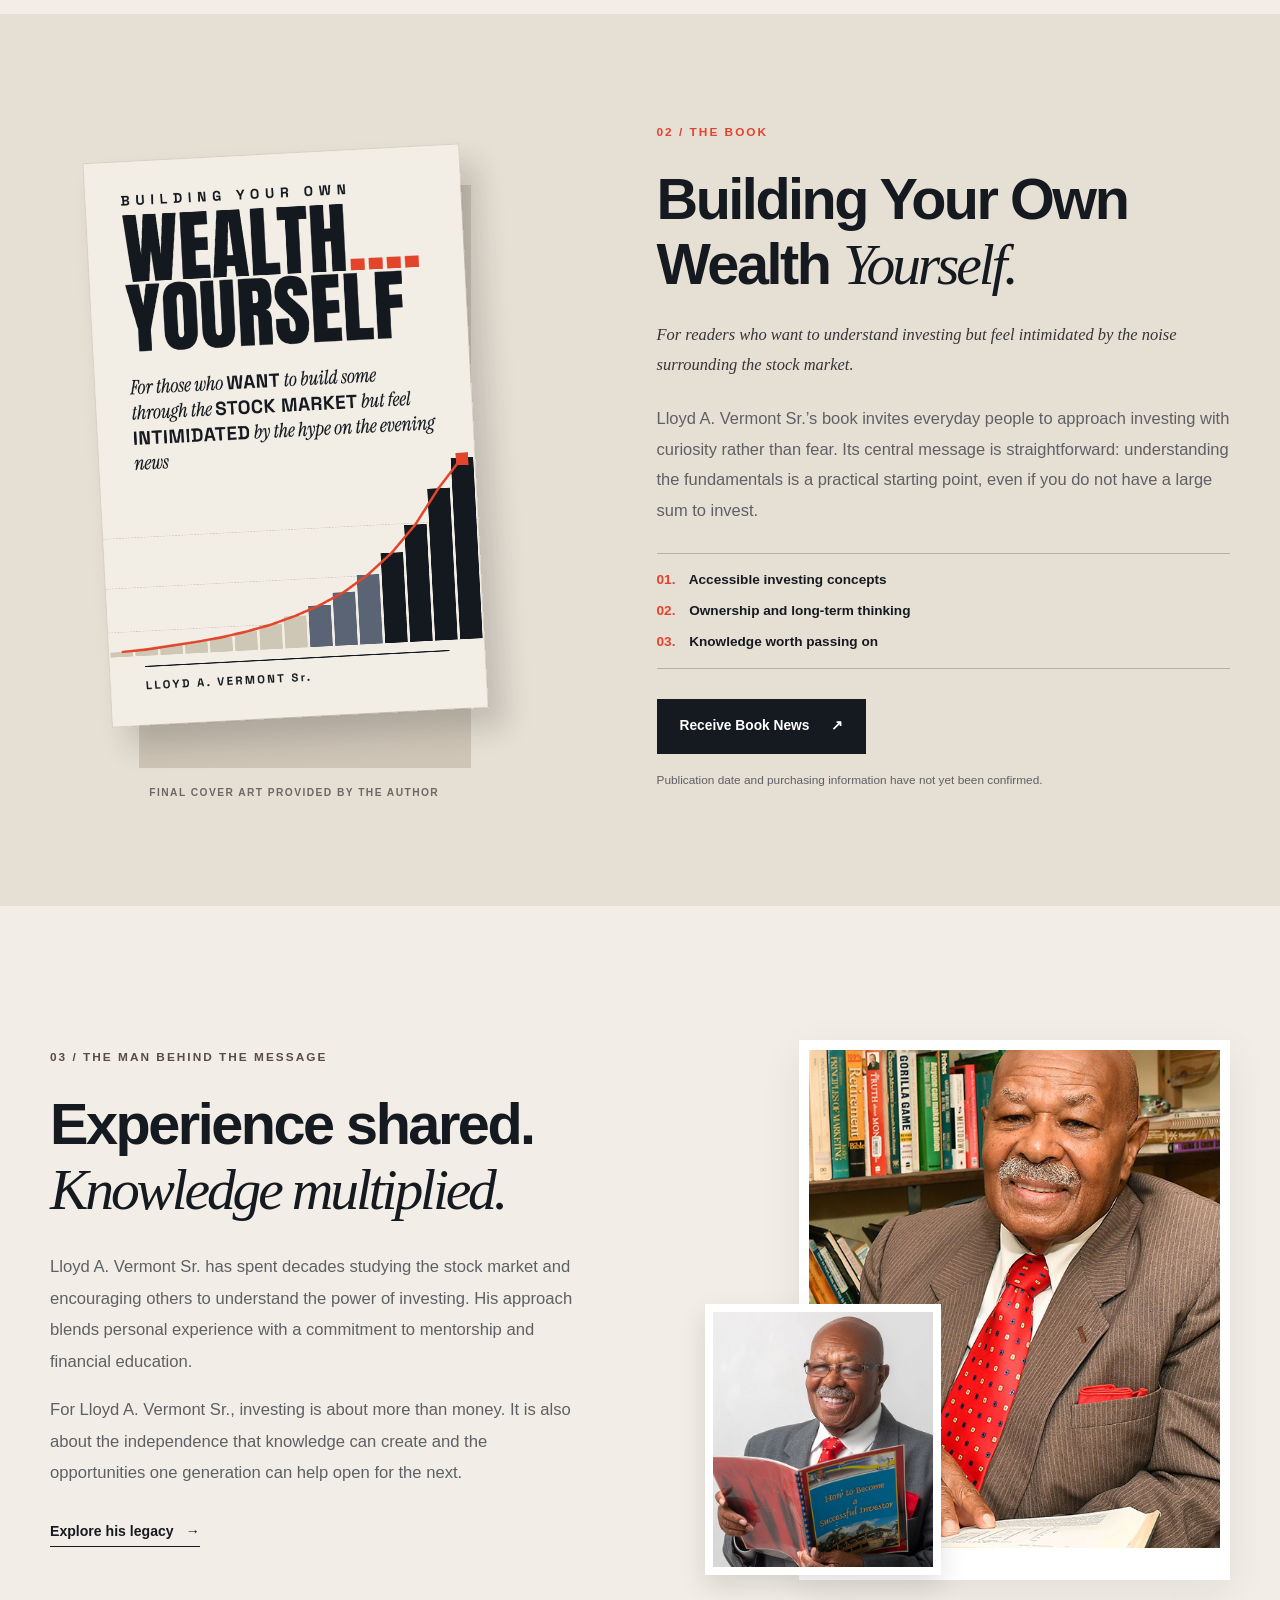
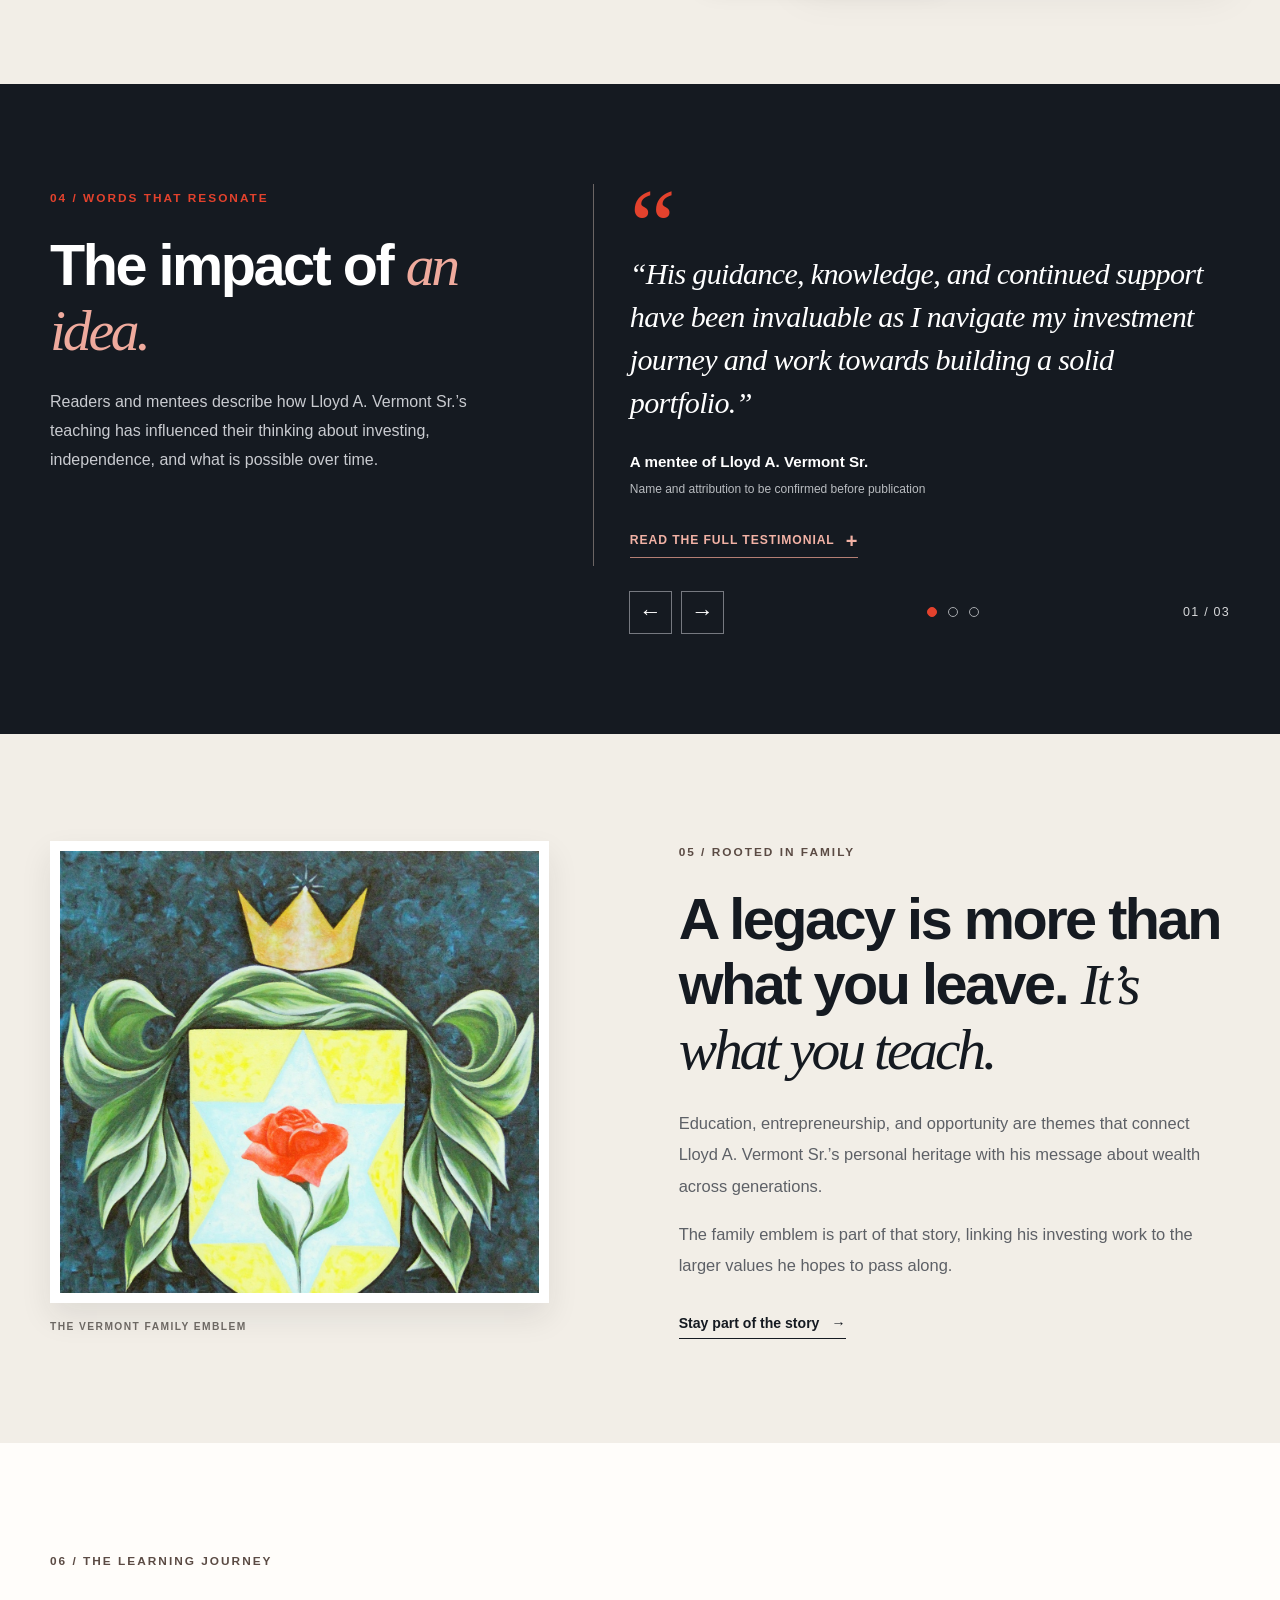
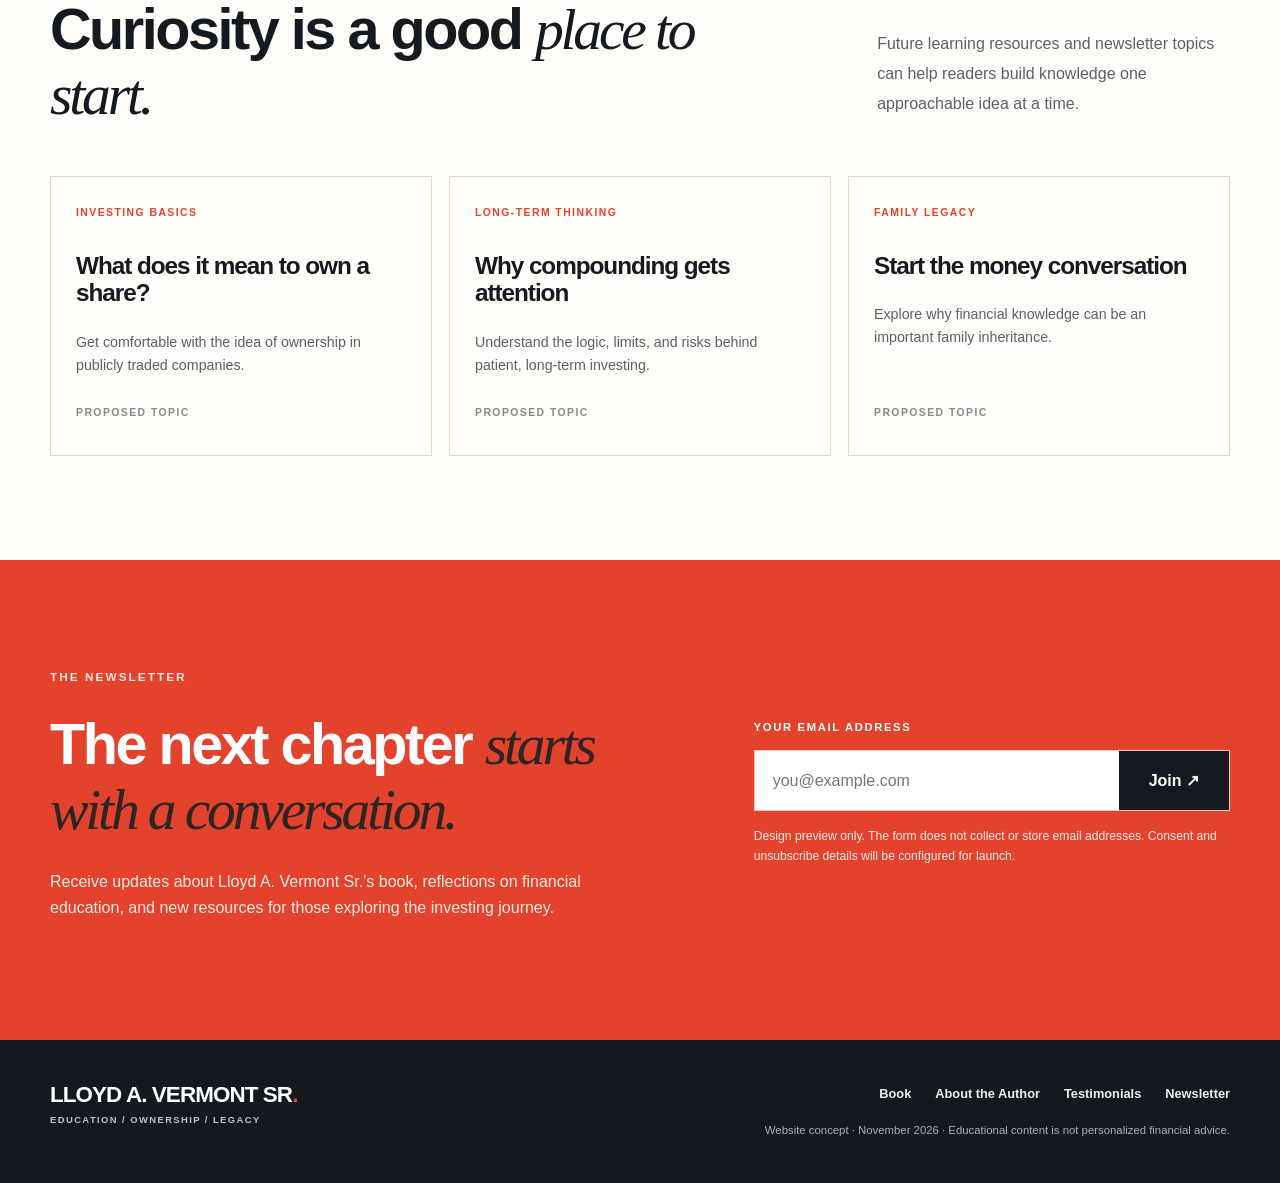
==== commit 1bc384c1: "Complete author name standardization in biography copy" ====
--- a/index.html
+++ b/index.html
@@ -48,7 +48,7 @@
     </div>
   </section>
   <section class="section about-section" id="lloyd" aria-labelledby="about-title">
-    <div class="container about-grid"><div class="about-copy"><span class="eyebrow dark">03 / THE MAN BEHIND THE MESSAGE</span><h2 id="about-title">Experience shared.<br><em>Knowledge multiplied.</em></h2><p>Lloyd A. Vermont Sr. has spent decades studying the stock market and encouraging others to understand the power of investing. His approach blends personal experience with a commitment to mentorship and financial education.</p><p>For Lloyd, investing is about more than money. It is also about the independence that knowledge can create and the opportunities one generation can help open for the next.</p><a class="text-link strong" href="#legacy">Explore his legacy <span aria-hidden="true">→</span></a></div><div class="about-photos"><img class="about-main-image" src="assets/lloyd-vermont.jpg" alt="Lloyd A. Vermont Sr. seated in a library with an open book" loading="lazy"><div class="inset-photo"><img src="assets/lloyd-vermont-bio-2.jpg" alt="Lloyd A. Vermont Sr. holding an investing publication" loading="lazy"></div></div></div>
+    <div class="container about-grid"><div class="about-copy"><span class="eyebrow dark">03 / THE MAN BEHIND THE MESSAGE</span><h2 id="about-title">Experience shared.<br><em>Knowledge multiplied.</em></h2><p>Lloyd A. Vermont Sr. has spent decades studying the stock market and encouraging others to understand the power of investing. His approach blends personal experience with a commitment to mentorship and financial education.</p><p>For Lloyd A. Vermont Sr., investing is about more than money. It is also about the independence that knowledge can create and the opportunities one generation can help open for the next.</p><a class="text-link strong" href="#legacy">Explore his legacy <span aria-hidden="true">→</span></a></div><div class="about-photos"><img class="about-main-image" src="assets/lloyd-vermont.jpg" alt="Lloyd A. Vermont Sr. seated in a library with an open book" loading="lazy"><div class="inset-photo"><img src="assets/lloyd-vermont-bio-2.jpg" alt="Lloyd A. Vermont Sr. holding an investing publication" loading="lazy"></div></div></div>
   </section>
   <section class="reflection-section" id="reflection" aria-labelledby="reflection-title">
     <div class="container reflection-grid">
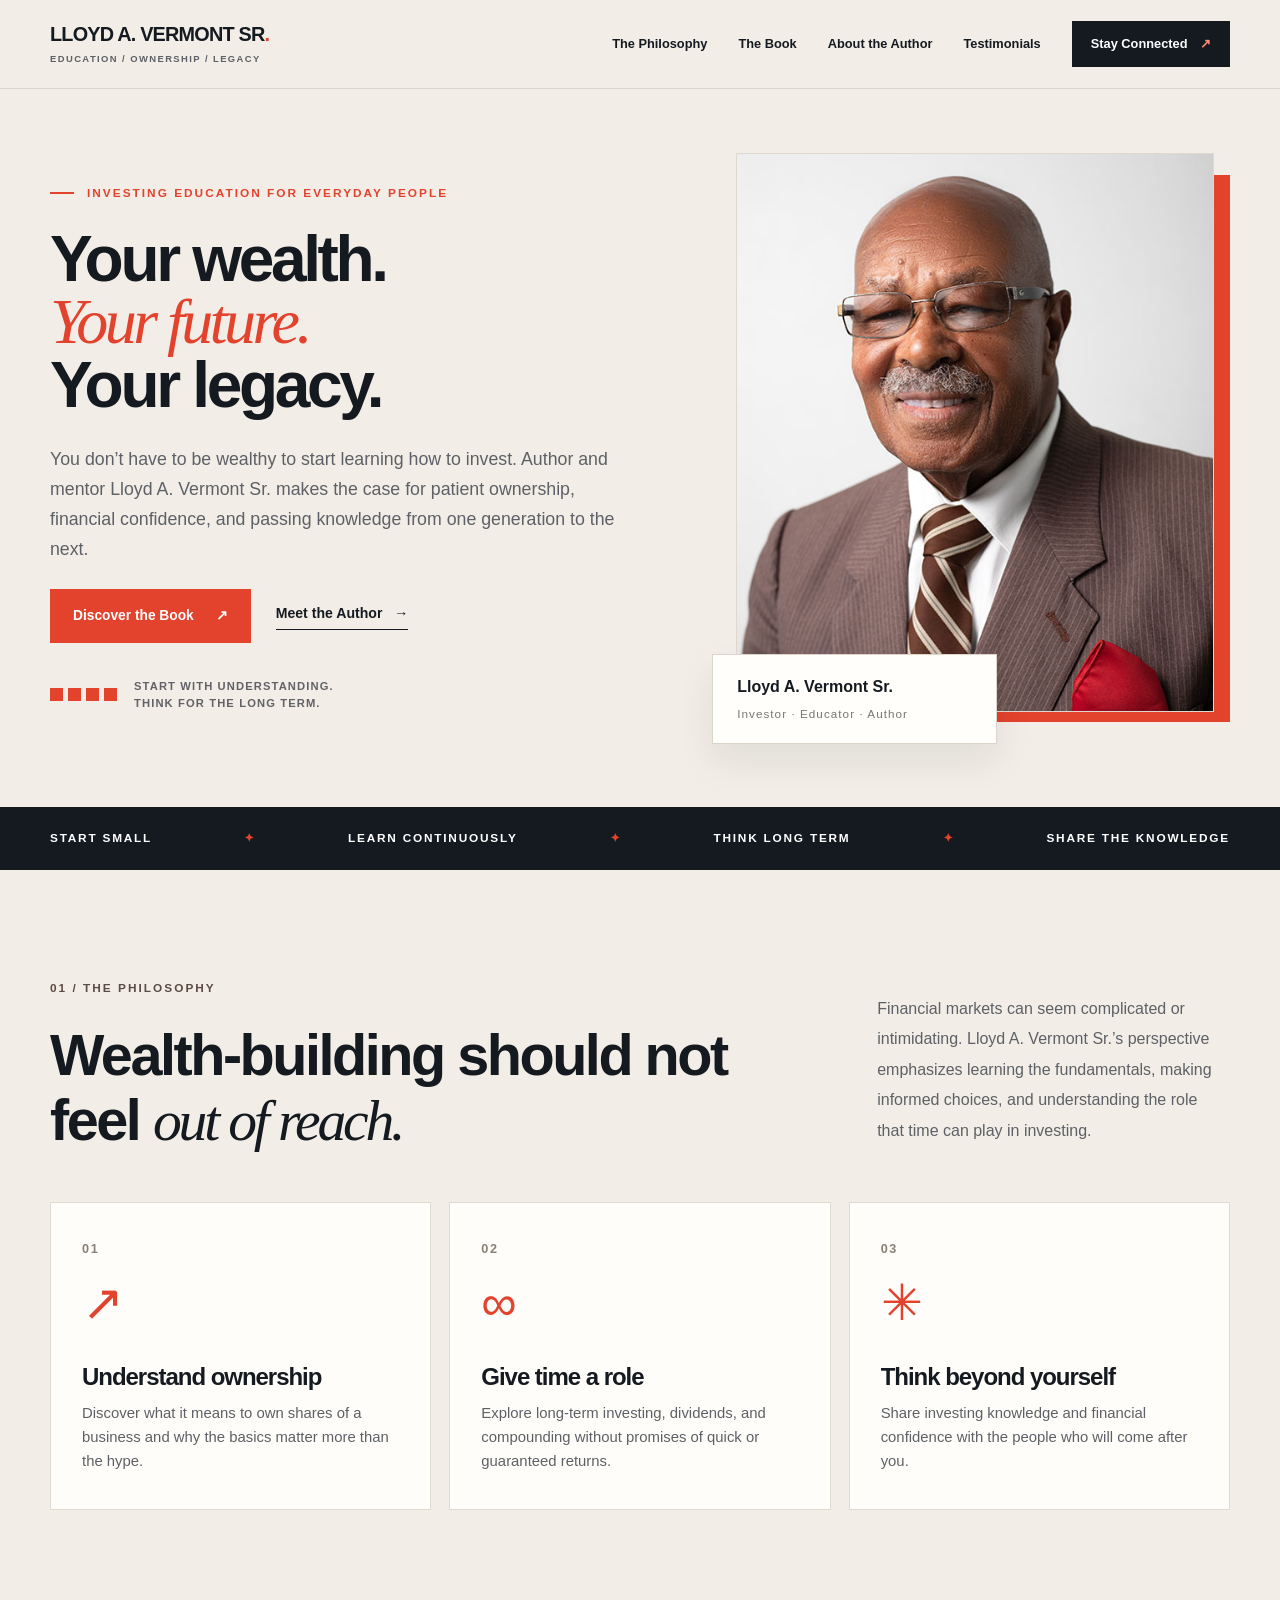
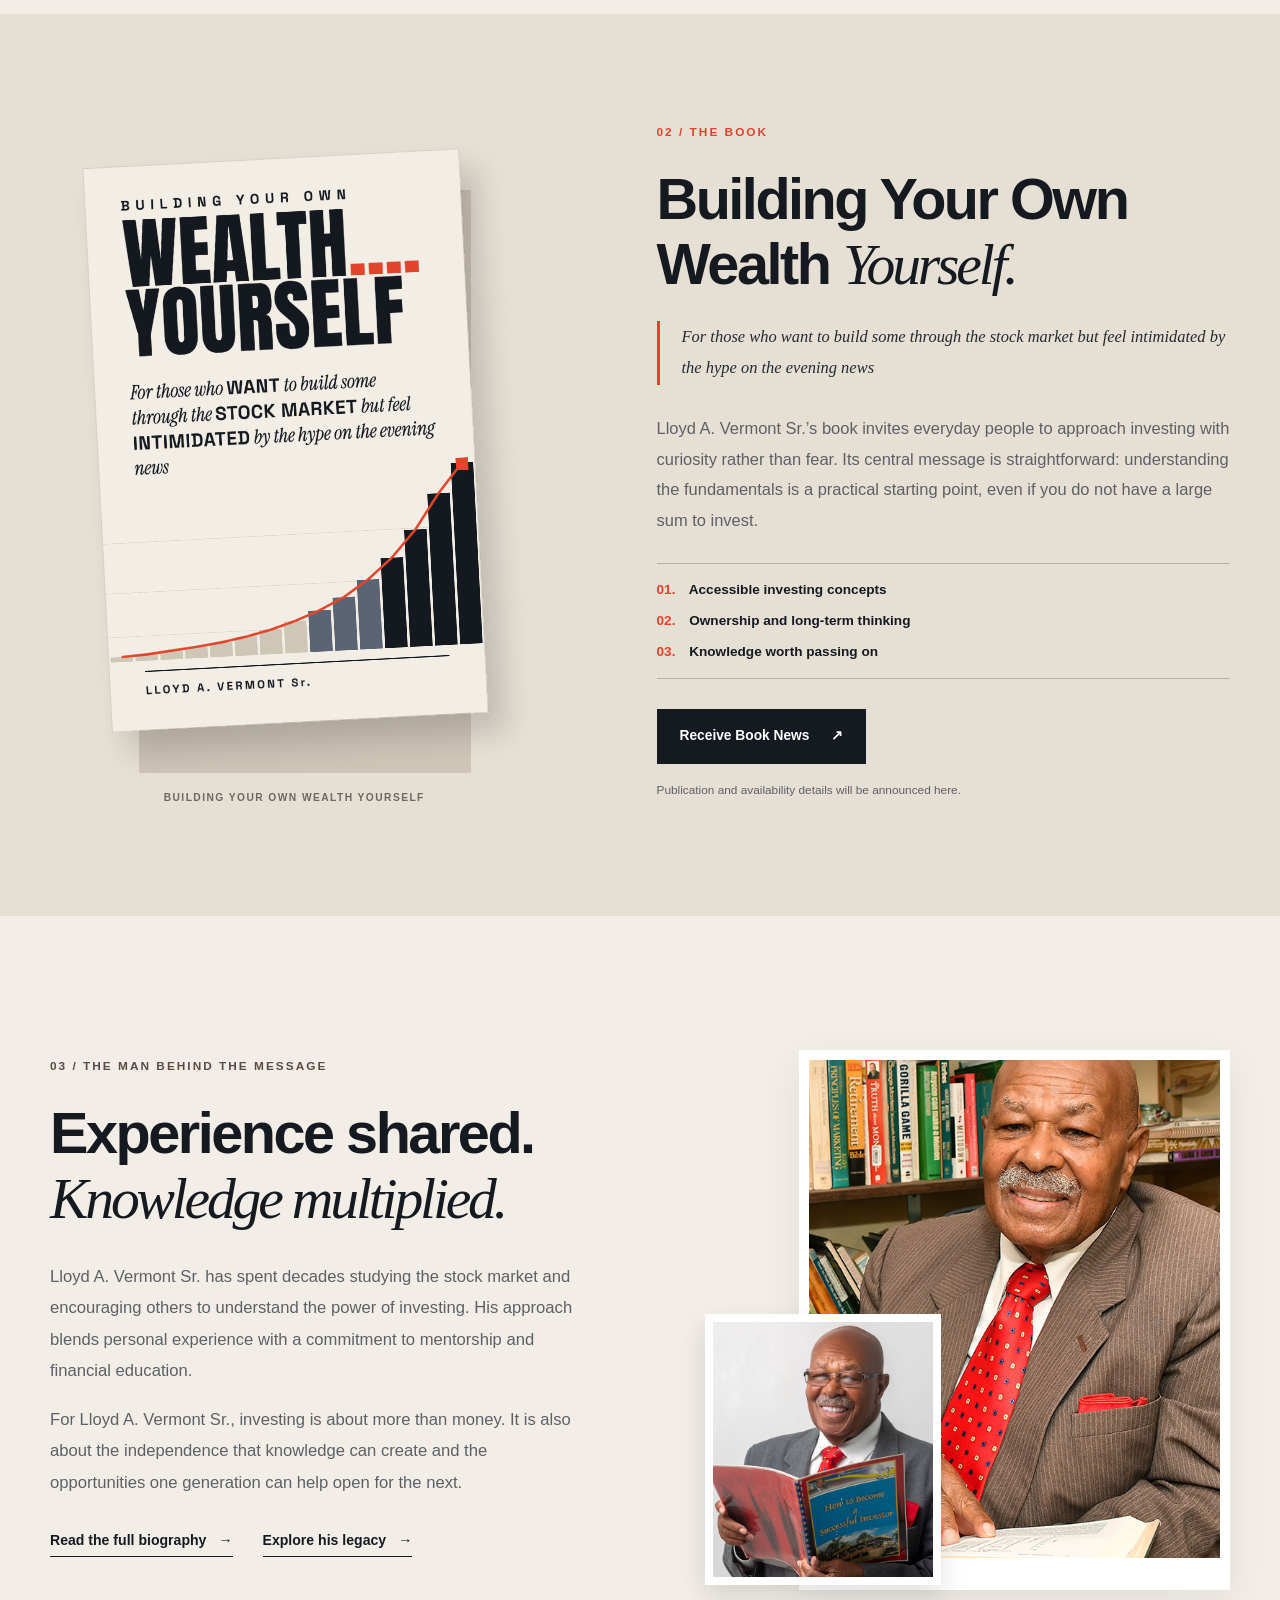
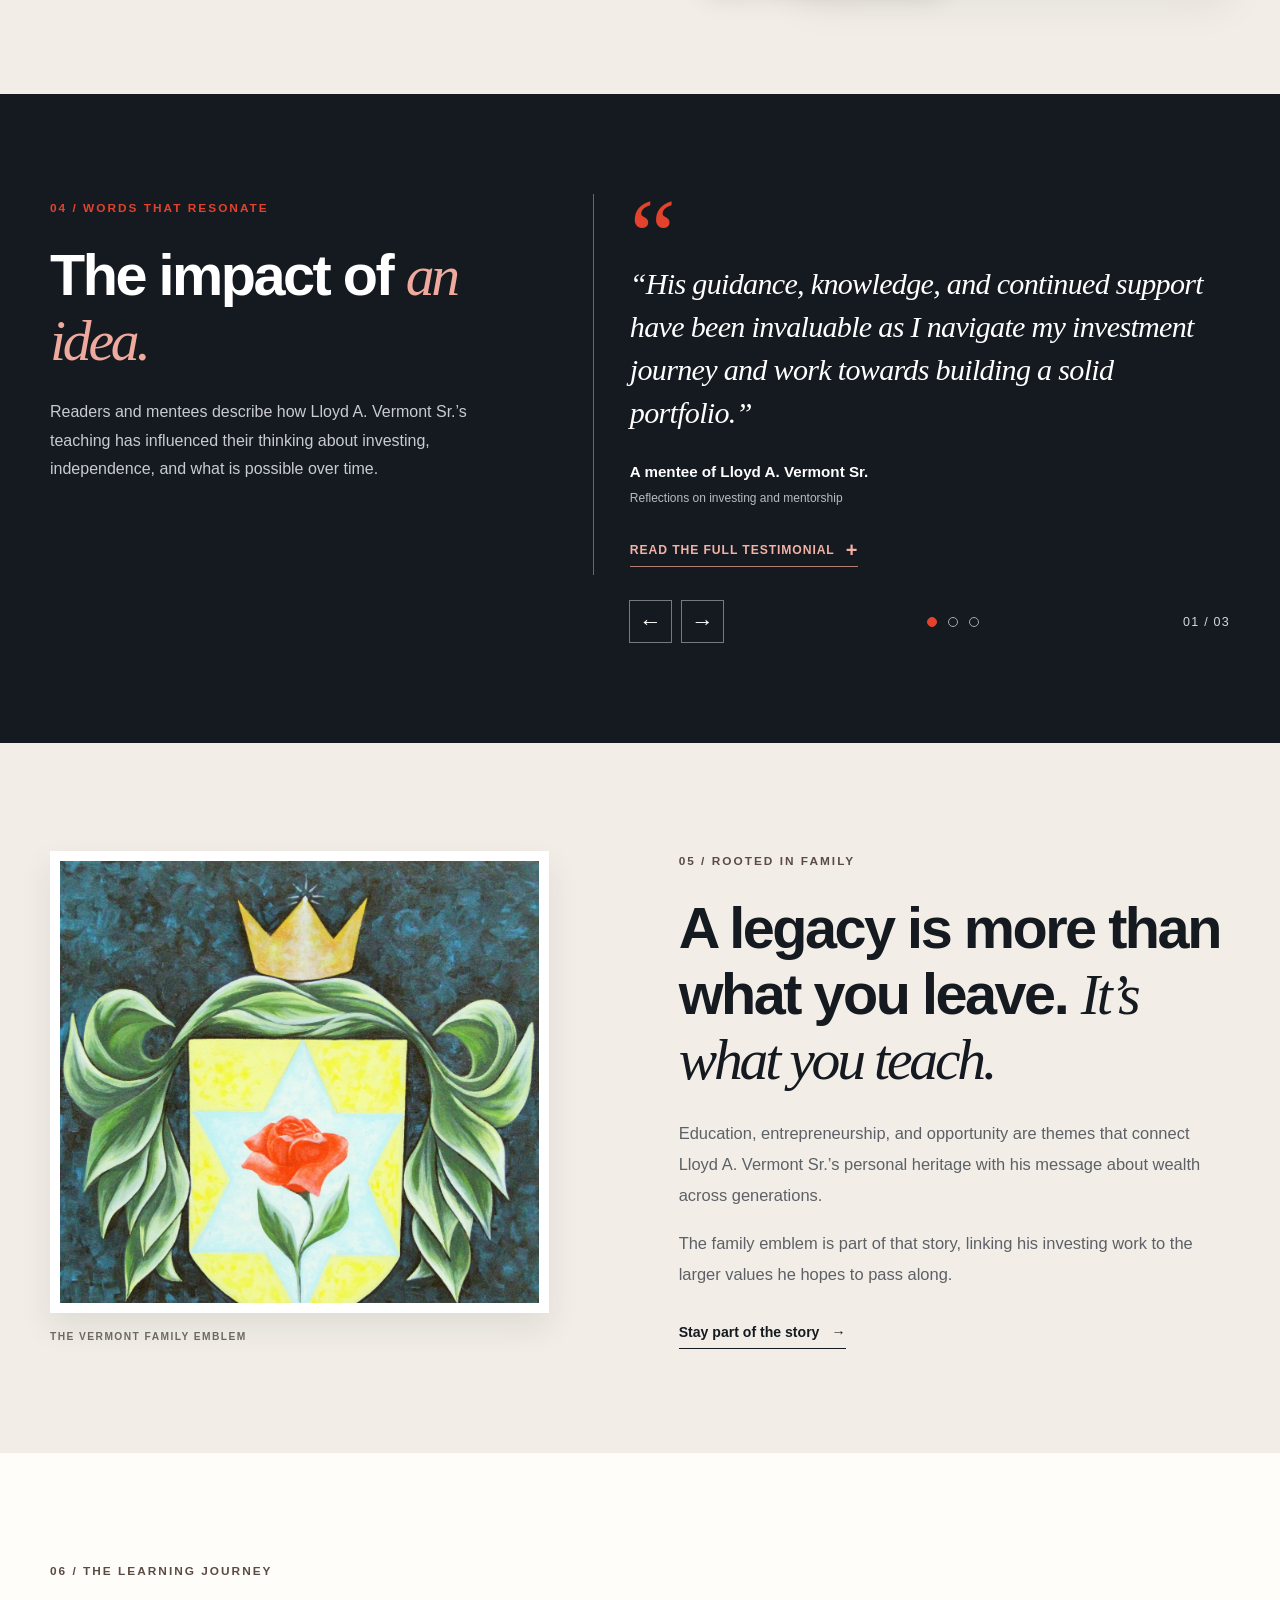
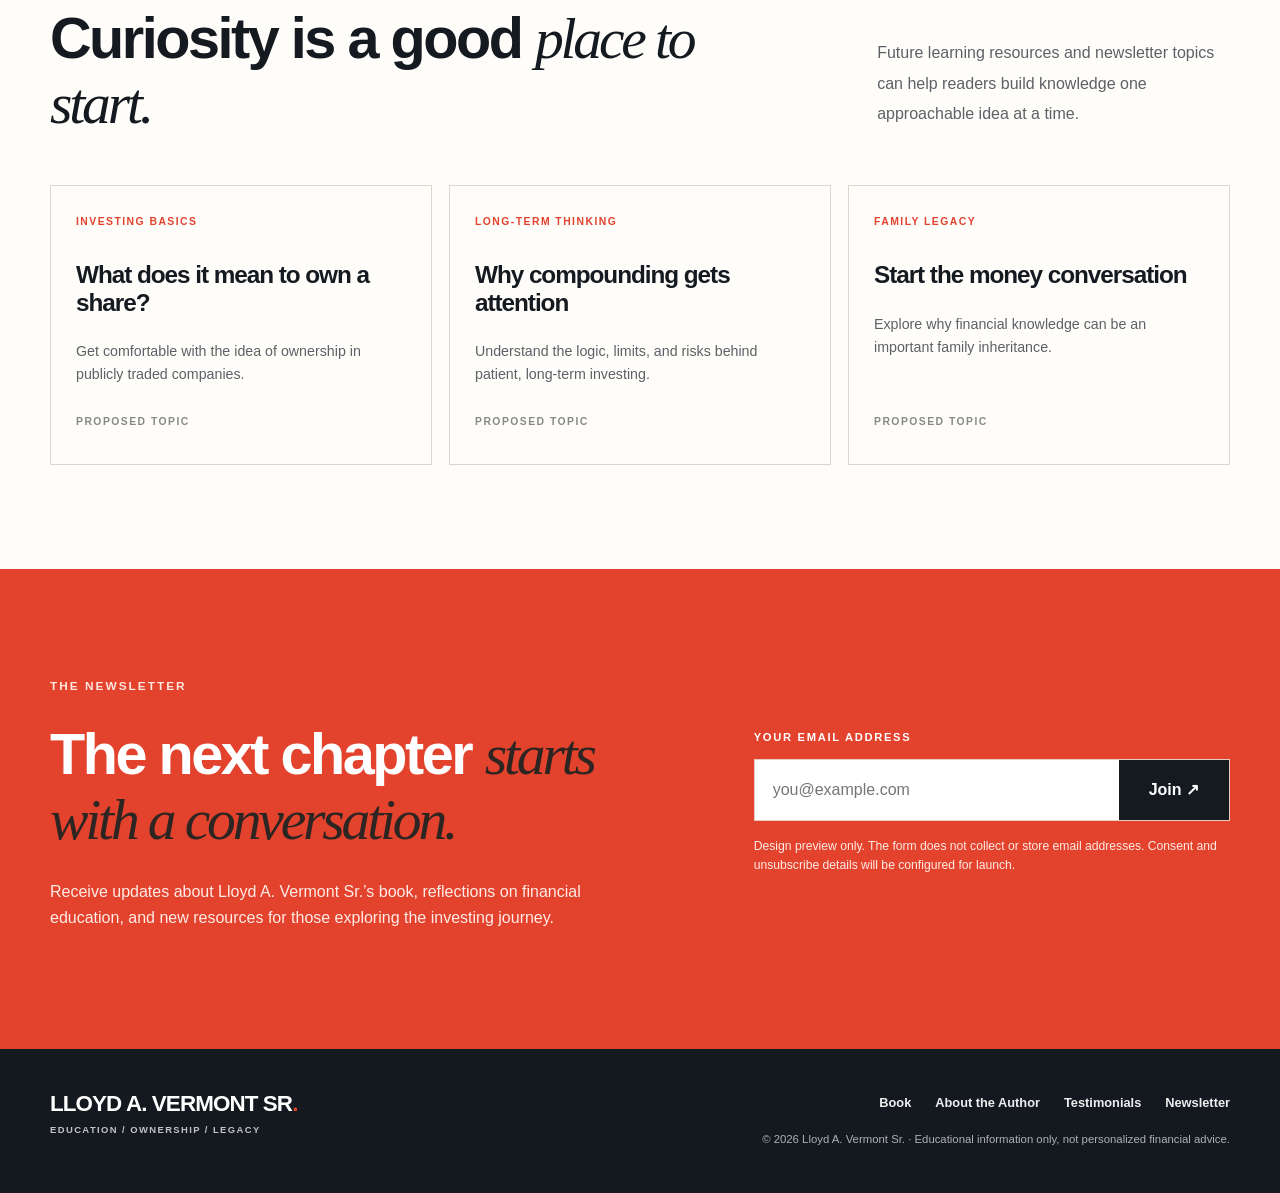
==== commit c854f339: "Build author biography page and refine approved book presentation" ====
--- a/index.html
+++ b/index.html
@@ -15,7 +15,7 @@
   <div class="container header-inner">
     <a class="brand" href="#top" aria-label="Lloyd A. Vermont Sr., home"><span>LLOYD A. VERMONT SR<span class="brand-dot">.</span></span><small>Education <span aria-hidden="true">/</span> Ownership <span aria-hidden="true">/</span> Legacy</small></a>
     <button class="mobile-menu" type="button" id="menu-toggle" aria-label="Open main navigation" aria-expanded="false" aria-controls="primary-navigation"><span></span><span></span><span></span></button>
-    <nav class="navigation" id="primary-navigation" aria-label="Primary navigation"><a href="#philosophy">The Philosophy</a><a href="#book">The Book</a><a href="#lloyd">About the Author</a><a href="#reflection">Testimonials</a><a class="nav-cta" href="#newsletter">Stay Connected <span aria-hidden="true">↗</span></a></nav>
+    <nav class="navigation" id="primary-navigation" aria-label="Primary navigation"><a href="#philosophy">The Philosophy</a><a href="#book">The Book</a><a href="about.html">About the Author</a><a href="#reflection">Testimonials</a><a class="nav-cta" href="#newsletter">Stay Connected <span aria-hidden="true">↗</span></a></nav>
   </div>
 </header>
 <main id="main">
@@ -25,7 +25,7 @@
         <div class="eyebrow"><span class="line-mark"></span> INVESTING EDUCATION FOR EVERYDAY PEOPLE</div>
         <h1 id="hero-title"><span class="hero-title-line">Your wealth.</span><span class="hero-title-line hero-title-accent"><em>Your future.</em></span><span class="hero-title-line">Your legacy.</span></h1>
         <p class="hero-lead">You don’t have to be wealthy to start learning how to invest. Author and mentor Lloyd A. Vermont Sr. makes the case for patient ownership, financial confidence, and passing knowledge from one generation to the next.</p>
-        <div class="hero-actions"><a class="button primary" href="#book">Discover the Book <span aria-hidden="true">↗</span></a><a class="text-link" href="#lloyd">Meet the Author <span aria-hidden="true">→</span></a></div>
+        <div class="hero-actions"><a class="button primary" href="#book">Discover the Book <span aria-hidden="true">↗</span></a><a class="text-link" href="about.html">Meet the Author <span aria-hidden="true">→</span></a></div>
         <div class="hero-aside"><span class="four-blocks" aria-hidden="true"><i></i><i></i><i></i><i></i></span><span>Start with understanding.<br>Think for the long term.</span></div>
       </div>
       <div class="hero-media">
@@ -43,12 +43,12 @@
   </section>
   <section class="section book-section" id="book" aria-labelledby="book-title">
     <div class="container book-grid">
-      <div class="book-visual"><div class="book-stage"><img class="book-cover" src="assets/building-your-own-wealth-yourself-cover.png" alt="Final supplied cover of Building Your Own Wealth Yourself by Lloyd A. Vermont Sr., featuring bold black typography and a rising red investment chart" loading="lazy"></div><span class="art-caption">FINAL COVER ART PROVIDED BY THE AUTHOR</span></div>
-      <div class="book-copy"><span class="eyebrow">02 / THE BOOK</span><h2 id="book-title">Building Your Own Wealth <em>Yourself.</em></h2><p class="book-subtitle">For readers who want to understand investing but feel intimidated by the noise surrounding the stock market.</p><p>Lloyd A. Vermont Sr.’s book invites everyday people to approach investing with curiosity rather than fear. Its central message is straightforward: understanding the fundamentals is a practical starting point, even if you do not have a large sum to invest.</p><div class="book-points"><span><b>01.</b> Accessible investing concepts</span><span><b>02.</b> Ownership and long-term thinking</span><span><b>03.</b> Knowledge worth passing on</span></div><a class="button dark" href="#newsletter">Receive Book News <span aria-hidden="true">↗</span></a><p class="small-note">Publication date and purchasing information have not yet been confirmed.</p></div>
+      <div class="book-visual"><div class="book-stage"><img class="book-cover" src="assets/building-your-own-wealth-yourself-cover.png" alt="Cover of Building Your Own Wealth Yourself by Lloyd A. Vermont Sr., featuring black typography and a rising red investment chart" loading="lazy"></div><span class="art-caption">BUILDING YOUR OWN WEALTH YOURSELF</span></div>
+      <div class="book-copy"><span class="eyebrow">02 / THE BOOK</span><h2 id="book-title">Building Your Own Wealth <em>Yourself.</em></h2><p class="book-subtitle">For those who want to build some through the stock market but feel intimidated by the hype on the evening news</p><p>Lloyd A. Vermont Sr.’s book invites everyday people to approach investing with curiosity rather than fear. Its central message is straightforward: understanding the fundamentals is a practical starting point, even if you do not have a large sum to invest.</p><div class="book-points"><span><b>01.</b> Accessible investing concepts</span><span><b>02.</b> Ownership and long-term thinking</span><span><b>03.</b> Knowledge worth passing on</span></div><a class="button dark" href="#newsletter">Receive Book News <span aria-hidden="true">↗</span></a><p class="small-note">Publication and availability details will be announced here.</p></div>
     </div>
   </section>
   <section class="section about-section" id="lloyd" aria-labelledby="about-title">
-    <div class="container about-grid"><div class="about-copy"><span class="eyebrow dark">03 / THE MAN BEHIND THE MESSAGE</span><h2 id="about-title">Experience shared.<br><em>Knowledge multiplied.</em></h2><p>Lloyd A. Vermont Sr. has spent decades studying the stock market and encouraging others to understand the power of investing. His approach blends personal experience with a commitment to mentorship and financial education.</p><p>For Lloyd A. Vermont Sr., investing is about more than money. It is also about the independence that knowledge can create and the opportunities one generation can help open for the next.</p><a class="text-link strong" href="#legacy">Explore his legacy <span aria-hidden="true">→</span></a></div><div class="about-photos"><img class="about-main-image" src="assets/lloyd-vermont.jpg" alt="Lloyd A. Vermont Sr. seated in a library with an open book" loading="lazy"><div class="inset-photo"><img src="assets/lloyd-vermont-bio-2.jpg" alt="Lloyd A. Vermont Sr. holding an investing publication" loading="lazy"></div></div></div>
+    <div class="container about-grid"><div class="about-copy"><span class="eyebrow dark">03 / THE MAN BEHIND THE MESSAGE</span><h2 id="about-title">Experience shared.<br><em>Knowledge multiplied.</em></h2><p>Lloyd A. Vermont Sr. has spent decades studying the stock market and encouraging others to understand the power of investing. His approach blends personal experience with a commitment to mentorship and financial education.</p><p>For Lloyd A. Vermont Sr., investing is about more than money. It is also about the independence that knowledge can create and the opportunities one generation can help open for the next.</p><div class="about-actions"><a class="text-link strong" href="about.html">Read the full biography <span aria-hidden="true">→</span></a><a class="text-link strong" href="#legacy">Explore his legacy <span aria-hidden="true">→</span></a></div></div><div class="about-photos"><img class="about-main-image" src="assets/lloyd-vermont.jpg" alt="Lloyd A. Vermont Sr. seated in a library with an open book" loading="lazy"><div class="inset-photo"><img src="assets/lloyd-vermont-bio-2.jpg" alt="Lloyd A. Vermont Sr. holding an investing publication" loading="lazy"></div></div></div>
   </section>
   <section class="reflection-section" id="reflection" aria-labelledby="reflection-title">
     <div class="container reflection-grid">
@@ -63,7 +63,7 @@
             <div class="quote-mark" aria-hidden="true">“</div>
             <blockquote class="testimonial-excerpt">“His guidance, knowledge, and continued support have been invaluable as I navigate my investment journey and work towards building a solid portfolio.”</blockquote>
             <div class="full-testimonial" id="testimonial-full-1" hidden><p>“Mr. Vermont, the man I'm proud to call my godfather, is the person who introduced me to the world of investing and helped me recognise the importance of building a strong financial future. His guidance, knowledge, and continued support have been invaluable as I navigate my investment journey and work towards building a solid portfolio. I am truly grateful for his mentorship, patience, and commitment to helping me grow financially. I highly recommend him to anyone seeking sound investment guidance and a mentor who genuinely cares about their financial progress”.</p></div>
-            <figcaption><strong>A mentee of Lloyd A. Vermont Sr.</strong><span>Name and attribution to be confirmed before publication</span></figcaption>
+            <figcaption><strong>A mentee of Lloyd A. Vermont Sr.</strong><span>Reflections on investing and mentorship</span></figcaption>
             <button type="button" class="testimonial-expand" aria-expanded="false" aria-controls="testimonial-full-1">Read the full testimonial <span aria-hidden="true">+</span></button>
           </figure><figure class="testimonial" data-testimonial-index="1" hidden>
             <div class="quote-mark" aria-hidden="true">“</div>
@@ -94,6 +94,6 @@
   <section class="section insights-section" id="insights" aria-labelledby="insights-title"><div class="container"><div class="section-intro"><div><span class="eyebrow dark">06 / THE LEARNING JOURNEY</span><h2 id="insights-title">Curiosity is a good <em>place to start.</em></h2></div><p>Future learning resources and newsletter topics can help readers build knowledge one approachable idea at a time.</p></div><div class="insight-grid"><article><span>INVESTING BASICS</span><h3>What does it mean to own a share?</h3><p>Get comfortable with the idea of ownership in publicly traded companies.</p><small>PROPOSED TOPIC</small></article><article><span>LONG-TERM THINKING</span><h3>Why compounding gets attention</h3><p>Understand the logic, limits, and risks behind patient, long-term investing.</p><small>PROPOSED TOPIC</small></article><article><span>FAMILY LEGACY</span><h3>Start the money conversation</h3><p>Explore why financial knowledge can be an important family inheritance.</p><small>PROPOSED TOPIC</small></article></div></div></section>
   <section class="newsletter-section" id="newsletter" aria-labelledby="newsletter-title"><div class="container newsletter-grid"><div><span class="eyebrow">THE NEWSLETTER</span><h2 id="newsletter-title">The next chapter <em>starts with a conversation.</em></h2><p>Receive updates about Lloyd A. Vermont Sr.’s book, reflections on financial education, and new resources for those exploring the investing journey.</p></div><form id="signup-form" class="signup" novalidate><label for="email">YOUR EMAIL ADDRESS</label><div class="input-row"><input id="email" name="email" type="email" required placeholder="you@example.com" autocomplete="email" aria-describedby="signup-note"><button type="submit" aria-label="Preview newsletter signup">Join <span aria-hidden="true">↗</span></button></div><p class="signup-note" id="signup-note">Design preview only. The form does not collect or store email addresses. Consent and unsubscribe details will be configured for launch.</p><p id="form-feedback" class="form-feedback" role="status" aria-live="polite"></p></form></div></section>
 </main>
-<footer class="site-footer"><div class="container footer-grid"><div class="footer-brand">LLOYD A. VERMONT SR<span>.</span><small>Education / Ownership / Legacy</small></div><div class="footer-right"><nav aria-label="Footer navigation"><a href="#book">Book</a><a href="#lloyd">About the Author</a><a href="#reflection">Testimonials</a><a href="#newsletter">Newsletter</a></nav><p>Website concept · November 2026 · Educational content is not personalized financial advice.</p></div></div></footer>
+<footer class="site-footer"><div class="container footer-grid"><div class="footer-brand">LLOYD A. VERMONT SR<span>.</span><small>Education / Ownership / Legacy</small></div><div class="footer-right"><nav aria-label="Footer navigation"><a href="#book">Book</a><a href="about.html">About the Author</a><a href="#reflection">Testimonials</a><a href="#newsletter">Newsletter</a></nav><p>© 2026 Lloyd A. Vermont Sr. · Educational information only, not personalized financial advice.</p></div></div></footer>
 </body>
 </html>
--- a/styles.css
+++ b/styles.css
@@ -57,3 +57,66 @@
 .brand{font-size:clamp(1.07rem,1.55vw,1.35rem);white-space:nowrap;flex-shrink:0}
 .footer-brand{font-size:clamp(1.06rem,1.75vw,1.45rem);overflow-wrap:anywhere}
 @media(max-width:580px){.brand{font-size:clamp(.93rem,4.3vw,1.1rem)}.brand small{letter-spacing:.09em}}
+
+
+/* Biography page and editorial refinements — maintains the V5 visual language. */
+.about-actions{display:flex;flex-wrap:wrap;gap:12px 30px;align-items:center;margin-top:10px}
+.about-actions .text-link.strong{margin-top:14px}
+.book-copy .book-subtitle{font:italic clamp(1.24rem,2.1vw,1.62rem)/1.5 var(--font-serif);border-left:3px solid var(--red);padding:1px 0 2px 22px;margin:24px 0 28px;color:#252b31}
+.bio-page .site-header{background:var(--paper)}
+.bio-back-row{padding:28px 0 0}
+.bio-back-link{text-decoration:none;font-size:.82rem;font-weight:750;color:#545b61;border-bottom:1px solid #aaa29a;padding-bottom:5px}
+.bio-back-link:hover{color:var(--red);border-color:var(--red)}
+.bio-hero{padding:68px 0 92px;overflow:hidden}
+.bio-hero-grid{display:grid;grid-template-columns:1.06fr .94fr;gap:8%;align-items:center}
+.bio-hero h1{font-size:clamp(3.65rem,5.9vw,6.35rem);line-height:1.01;letter-spacing:-.056em;margin:0 0 25px}
+.bio-hero h1 em{color:var(--red)}
+.bio-role{font-size:.77rem;letter-spacing:.11em;text-transform:uppercase;font-weight:800;color:#575b60;margin:0 0 26px}
+.bio-lead{font-size:clamp(1.18rem,1.6vw,1.36rem);line-height:1.74;color:#31363b;margin:0 0 22px;max-width:660px}
+.bio-intro{font-size:1rem;line-height:1.85;max-width:630px}
+.bio-portrait{position:relative;margin:0;padding-right:16px;padding-bottom:18px}
+.bio-portrait:before{content:"";position:absolute;background:var(--red);inset:22px 0 0 18px;z-index:0}
+.bio-portrait img{position:relative;width:100%;height:610px;object-fit:cover;object-position:center 30%;border:8px solid #fffefb}
+.bio-portrait figcaption{position:absolute;z-index:1;right:-10px;bottom:0;padding:14px 22px;background:#fffefb;border:1px solid #dfd7ca;font-size:.74rem;font-weight:800;letter-spacing:.1em;text-transform:uppercase}
+.bio-section{padding:99px 0}
+.bio-section.paper{background:var(--paper)}
+.bio-section.white{background:#fffdfa}
+.bio-section.sand{background:var(--sand)}
+.bio-section.dark{background:var(--ink);color:white}
+.bio-section.dark p,.bio-section.dark li{color:#d4d6d9}
+.bio-two-col{display:grid;grid-template-columns:.83fr 1.17fr;gap:11%}
+.bio-two-col h2{margin:0;max-width:470px}
+.bio-section h2{font-size:clamp(2.7rem,4.6vw,4.9rem);margin-bottom:25px}
+.bio-section h2 em{color:var(--red)}
+.bio-section.dark h2 em{color:#eea394}
+.bio-prose{max-width:720px}
+.bio-prose p{font-size:1.045rem;line-height:1.9;margin:0 0 23px}
+.bio-prose p:last-child{margin-bottom:0}
+.bio-introline{font-size:1.06rem;max-width:750px;line-height:1.82;margin-bottom:38px}
+.bio-pillars{display:grid;grid-template-columns:repeat(3,minmax(0,1fr));gap:17px}
+.bio-pillar{background:#fffdfa;border:1px solid #dbd5cb;padding:30px 29px 35px;min-height:315px}
+.bio-pillar .pillar-n{font-size:.8rem;font-weight:850;color:var(--red);letter-spacing:.15em}
+.bio-pillar h3{font-size:1.64rem;margin:38px 0 15px}
+.bio-pillar p{font-size:.96rem;line-height:1.7;margin:0}
+.bio-mentoring-grid{display:grid;grid-template-columns:.94fr 1.06fr;gap:10%;align-items:start}
+.bio-mentoring-grid h2{max-width:570px}
+.bio-metrics{display:flex;flex-wrap:wrap;gap:13px;margin-top:35px}
+.bio-metric{flex:1 1 180px;padding:23px 21px;border:1px solid #726f72}
+.bio-metric strong{display:block;font-size:clamp(2.5rem,4.5vw,3.65rem);letter-spacing:-.05em;line-height:1;color:white}
+.bio-metric span{display:block;color:#cdd0d4;font-size:.79rem;letter-spacing:.04em;margin-top:11px}
+.bio-mentoring-grid .bio-prose p{color:#dadddf}
+.bio-note{font-size:.77rem!important;line-height:1.65!important;color:#b8bcc2!important}
+.bio-milestones{display:grid;grid-template-columns:repeat(2,minmax(0,1fr));gap:0 48px;margin:35px 0 0}
+.bio-milestone{display:grid;grid-template-columns:90px 1fr;gap:15px;align-items:start;padding:24px 0;border-top:1px solid #c9c0b5}
+.bio-milestone dt{font-weight:900;color:var(--red);font-size:1.2rem;letter-spacing:-.025em}
+.bio-milestone dd{margin:0;color:#353a3f;font-size:1rem;line-height:1.68}
+.bio-book-section{background:#fffdfa;padding:83px 0}
+.bio-book-grid{display:grid;grid-template-columns:170px 1fr;gap:9%;align-items:center;max-width:860px;margin:auto}
+.bio-book-grid img{max-width:170px;box-shadow:10px 13px 22px #2223;transform:rotate(-2deg)}
+.bio-book-grid h2{font-size:clamp(2.2rem,4vw,4.2rem);margin:0 0 17px}
+.bio-book-grid p{line-height:1.8}
+.bio-book-actions{display:flex;gap:22px;flex-wrap:wrap;align-items:center;margin-top:22px}
+.bio-page .footer-grid{align-items:start}
+@media(max-width:1050px){.bio-hero-grid{gap:5%}.bio-portrait img{height:520px}.bio-two-col{gap:6%}}
+@media(max-width:800px){.bio-hero{padding:44px 0 68px}.bio-hero-grid,.bio-two-col,.bio-mentoring-grid{grid-template-columns:1fr;gap:37px}.bio-hero-copy{max-width:720px}.bio-portrait{max-width:570px;width:100%;margin:0 auto}.bio-section{padding:72px 0}.bio-pillars{gap:12px}.bio-pillar{padding:24px 21px}.bio-pillar h3{font-size:1.35rem;margin-top:27px}.bio-milestones{gap:0 25px}}
+@media(max-width:580px){.bio-back-row{padding-top:20px}.bio-hero{padding:40px 0 60px}.bio-hero h1{font-size:clamp(3.1rem,12vw,4.5rem)}.bio-role{font-size:.66rem}.bio-portrait img{height:430px}.bio-section{padding:64px 0}.bio-section h2{font-size:clamp(2.5rem,9vw,3.8rem)}.bio-pillars,.bio-milestones{grid-template-columns:1fr}.bio-pillar{min-height:0}.bio-milestone{grid-template-columns:78px 1fr}.bio-book-grid{grid-template-columns:1fr;gap:35px}.bio-book-grid img{width:150px}.bio-book-section{padding:64px 0}.book-copy .book-subtitle{padding-left:16px}.about-actions{gap:4px 23px}}
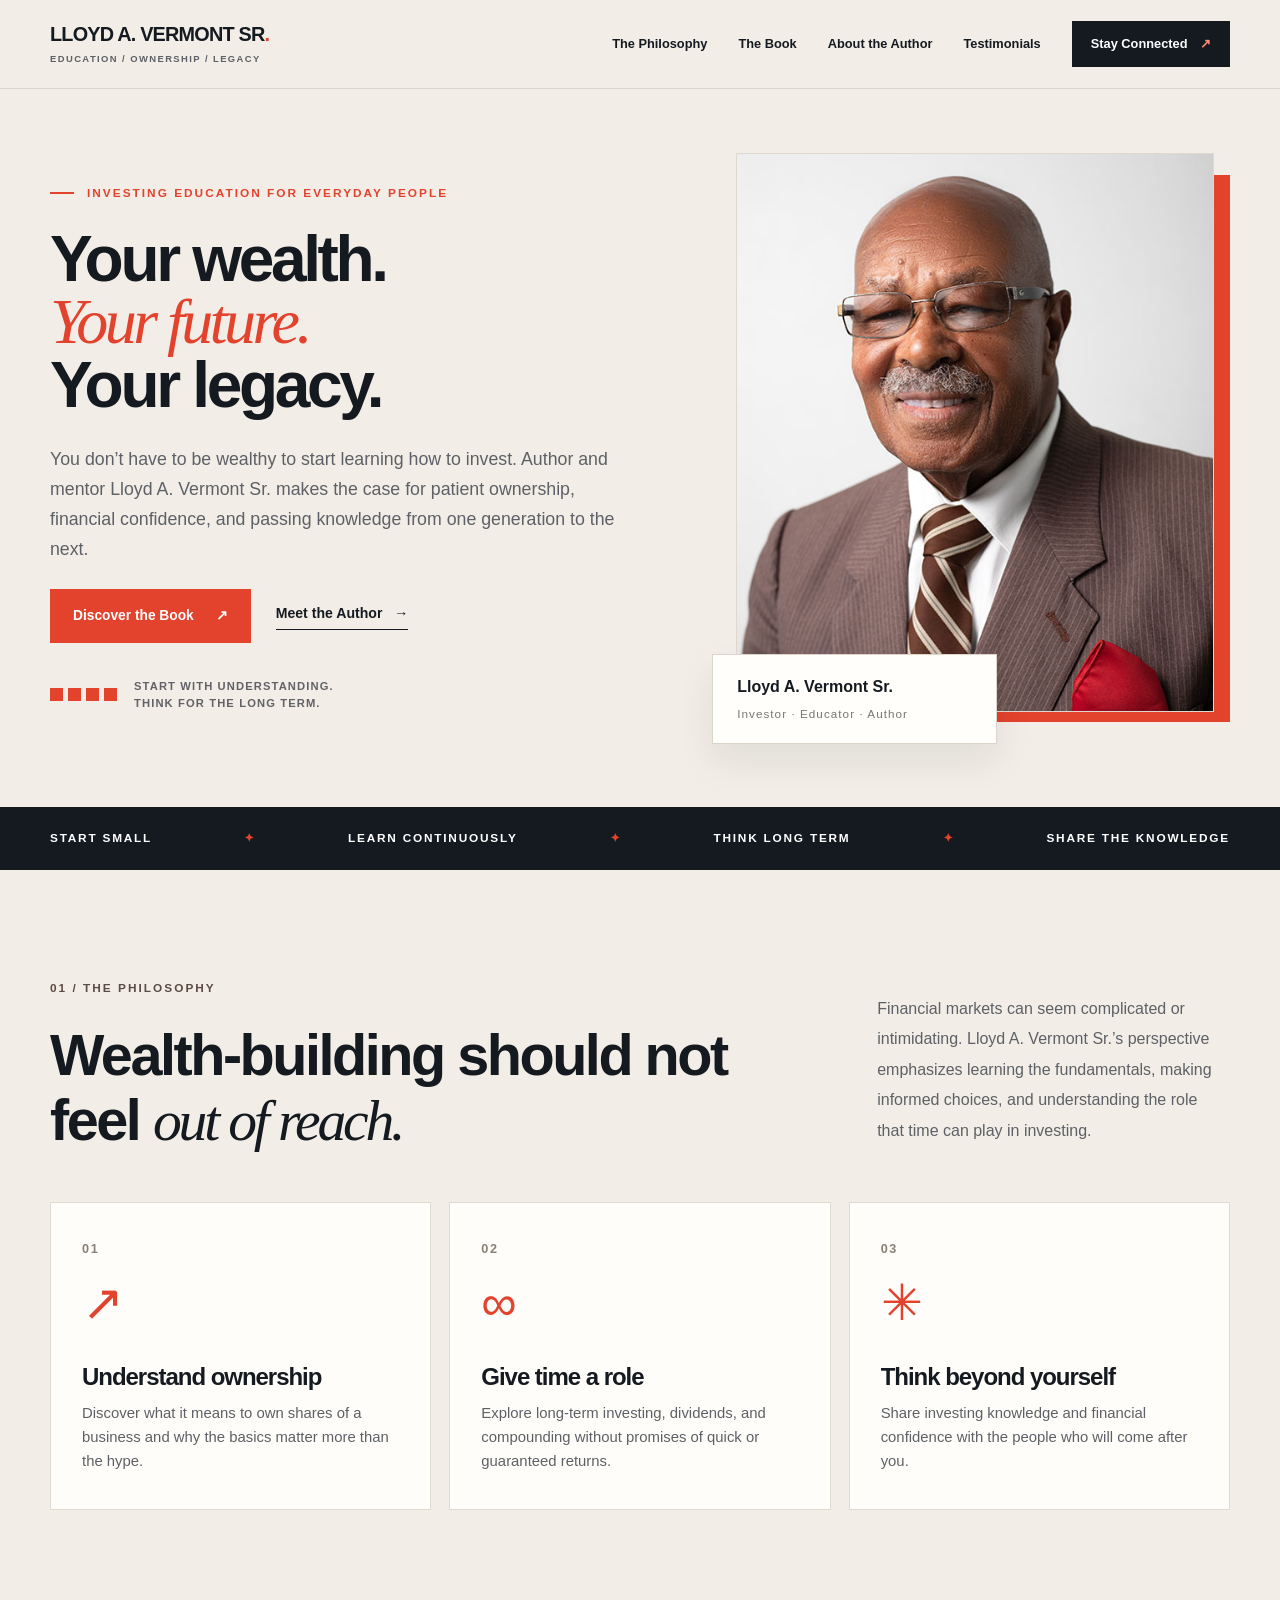
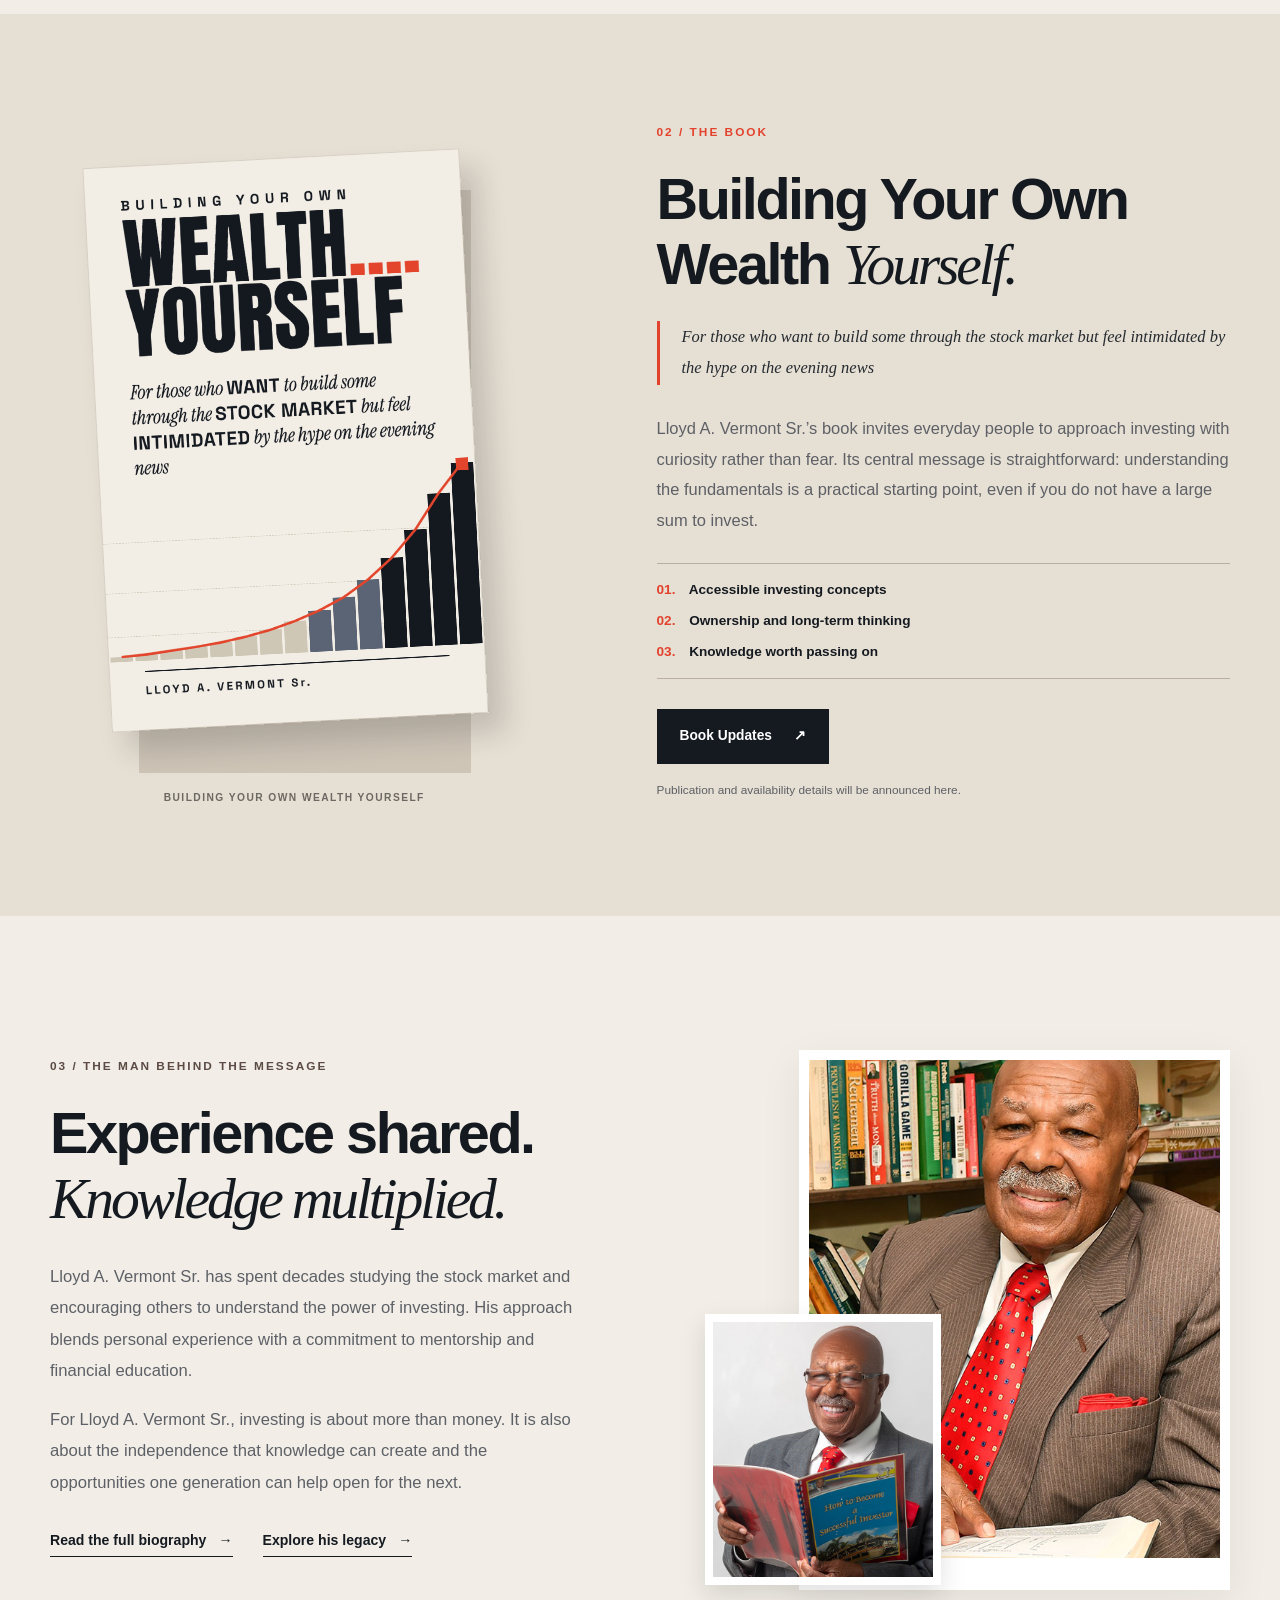
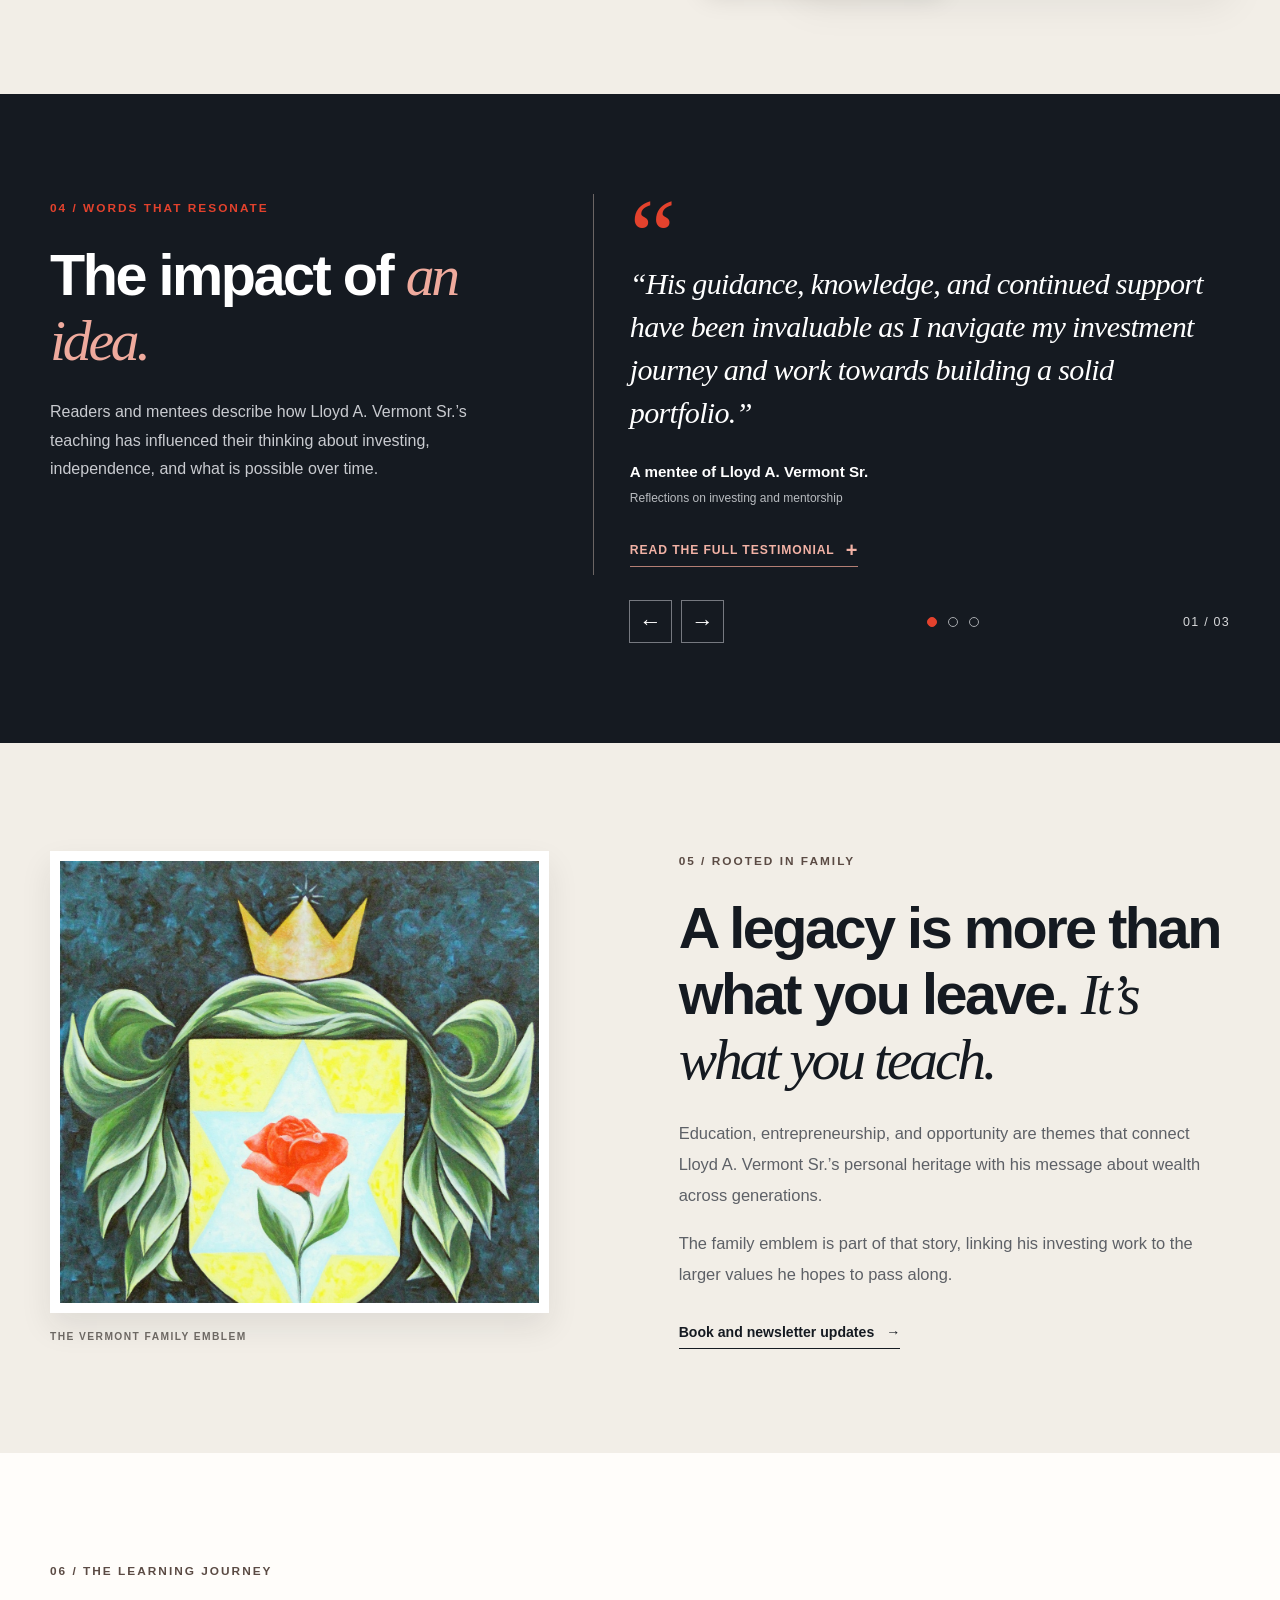
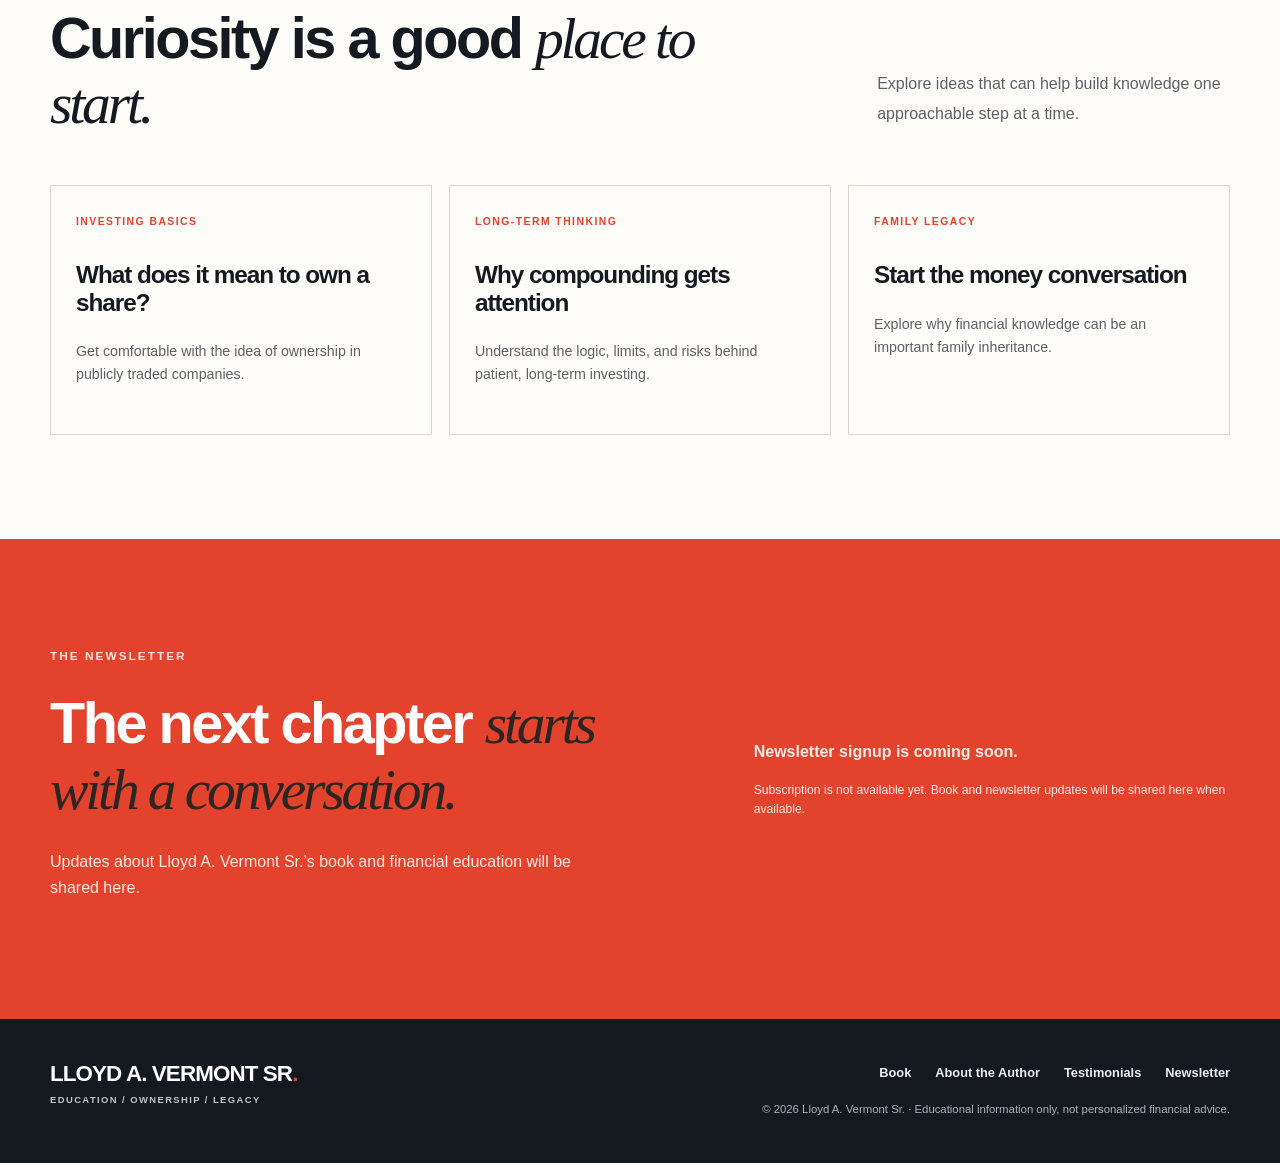
==== commit 65d55aa9: "Prepare static site for production discovery" ====
--- a/index.html
+++ b/index.html
@@ -3,9 +3,18 @@
 <head>
   <meta charset="utf-8">
   <meta name="viewport" content="width=device-width, initial-scale=1">
-  <meta name="description" content="Meet Lloyd A. Vermont Sr., author of Building Your Own Wealth Yourself. Explore approachable lessons about investing, compounding, and creating an enduring family legacy.">
+  <meta name="description" content="Explore investing education, long-term ownership and family legacy with author Lloyd A. Vermont Sr.">
   <meta name="theme-color" content="#f2eee7">
-  <title>Lloyd A. Vermont Sr. | Build Your Own Wealth</title>
+  <title>Building Your Own Wealth Yourself | Lloyd A. Vermont Sr.</title>
+  <link rel="canonical" href="https://buildingyourownwealth.com/">
+  <link rel="icon" href="favicon.svg" type="image/svg+xml">
+  <meta property="og:type" content="website">
+  <meta property="og:site_name" content="Building Your Own Wealth Yourself">
+  <meta property="og:title" content="Building Your Own Wealth Yourself | Lloyd A. Vermont Sr.">
+  <meta property="og:description" content="Explore investing education, long-term ownership and family legacy with author Lloyd A. Vermont Sr.">
+  <meta property="og:url" content="https://buildingyourownwealth.com/">
+  <meta property="og:image" content="https://buildingyourownwealth.com/assets/building-your-own-wealth-yourself-cover.png">
+  <meta name="twitter:card" content="summary_large_image">
   <link rel="stylesheet" href="styles.css">
   <script defer src="script.js"></script>
 </head>
@@ -44,7 +53,7 @@
   <section class="section book-section" id="book" aria-labelledby="book-title">
     <div class="container book-grid">
       <div class="book-visual"><div class="book-stage"><img class="book-cover" src="assets/building-your-own-wealth-yourself-cover.png" alt="Cover of Building Your Own Wealth Yourself by Lloyd A. Vermont Sr., featuring black typography and a rising red investment chart" loading="lazy"></div><span class="art-caption">BUILDING YOUR OWN WEALTH YOURSELF</span></div>
-      <div class="book-copy"><span class="eyebrow">02 / THE BOOK</span><h2 id="book-title">Building Your Own Wealth <em>Yourself.</em></h2><p class="book-subtitle">For those who want to build some through the stock market but feel intimidated by the hype on the evening news</p><p>Lloyd A. Vermont Sr.’s book invites everyday people to approach investing with curiosity rather than fear. Its central message is straightforward: understanding the fundamentals is a practical starting point, even if you do not have a large sum to invest.</p><div class="book-points"><span><b>01.</b> Accessible investing concepts</span><span><b>02.</b> Ownership and long-term thinking</span><span><b>03.</b> Knowledge worth passing on</span></div><a class="button dark" href="#newsletter">Receive Book News <span aria-hidden="true">↗</span></a><p class="small-note">Publication and availability details will be announced here.</p></div>
+      <div class="book-copy"><span class="eyebrow">02 / THE BOOK</span><h2 id="book-title">Building Your Own Wealth <em>Yourself.</em></h2><p class="book-subtitle">For those who want to build some through the stock market but feel intimidated by the hype on the evening news</p><p>Lloyd A. Vermont Sr.’s book invites everyday people to approach investing with curiosity rather than fear. Its central message is straightforward: understanding the fundamentals is a practical starting point, even if you do not have a large sum to invest.</p><div class="book-points"><span><b>01.</b> Accessible investing concepts</span><span><b>02.</b> Ownership and long-term thinking</span><span><b>03.</b> Knowledge worth passing on</span></div><a class="button dark" href="#newsletter">Book Updates <span aria-hidden="true">↗</span></a><p class="small-note">Publication and availability details will be announced here.</p></div>
     </div>
   </section>
   <section class="section about-section" id="lloyd" aria-labelledby="about-title">
@@ -90,9 +99,9 @@
       </div>
     </div>
   </section>
-  <section class="section legacy-section" id="legacy" aria-labelledby="legacy-title"><div class="container legacy-grid"><div class="legacy-art"><div class="emblem-window"><img src="assets/family-emblem-original.jpg" alt="The Vermont family crest with a gold crown, red rose, pale blue star, and green decorative leaves" loading="lazy"></div><span class="art-caption">THE VERMONT FAMILY EMBLEM</span></div><div class="legacy-copy"><span class="eyebrow dark">05 / ROOTED IN FAMILY</span><h2 id="legacy-title">A legacy is more than what you leave. <em>It’s what you teach.</em></h2><p>Education, entrepreneurship, and opportunity are themes that connect Lloyd A. Vermont Sr.’s personal heritage with his message about wealth across generations.</p><p>The family emblem is part of that story, linking his investing work to the larger values he hopes to pass along.</p><a class="text-link strong" href="#newsletter">Stay part of the story <span aria-hidden="true">→</span></a></div></div></section>
-  <section class="section insights-section" id="insights" aria-labelledby="insights-title"><div class="container"><div class="section-intro"><div><span class="eyebrow dark">06 / THE LEARNING JOURNEY</span><h2 id="insights-title">Curiosity is a good <em>place to start.</em></h2></div><p>Future learning resources and newsletter topics can help readers build knowledge one approachable idea at a time.</p></div><div class="insight-grid"><article><span>INVESTING BASICS</span><h3>What does it mean to own a share?</h3><p>Get comfortable with the idea of ownership in publicly traded companies.</p><small>PROPOSED TOPIC</small></article><article><span>LONG-TERM THINKING</span><h3>Why compounding gets attention</h3><p>Understand the logic, limits, and risks behind patient, long-term investing.</p><small>PROPOSED TOPIC</small></article><article><span>FAMILY LEGACY</span><h3>Start the money conversation</h3><p>Explore why financial knowledge can be an important family inheritance.</p><small>PROPOSED TOPIC</small></article></div></div></section>
-  <section class="newsletter-section" id="newsletter" aria-labelledby="newsletter-title"><div class="container newsletter-grid"><div><span class="eyebrow">THE NEWSLETTER</span><h2 id="newsletter-title">The next chapter <em>starts with a conversation.</em></h2><p>Receive updates about Lloyd A. Vermont Sr.’s book, reflections on financial education, and new resources for those exploring the investing journey.</p></div><form id="signup-form" class="signup" novalidate><label for="email">YOUR EMAIL ADDRESS</label><div class="input-row"><input id="email" name="email" type="email" required placeholder="you@example.com" autocomplete="email" aria-describedby="signup-note"><button type="submit" aria-label="Preview newsletter signup">Join <span aria-hidden="true">↗</span></button></div><p class="signup-note" id="signup-note">Design preview only. The form does not collect or store email addresses. Consent and unsubscribe details will be configured for launch.</p><p id="form-feedback" class="form-feedback" role="status" aria-live="polite"></p></form></div></section>
+  <section class="section legacy-section" id="legacy" aria-labelledby="legacy-title"><div class="container legacy-grid"><div class="legacy-art"><div class="emblem-window"><img src="assets/family-emblem-original.jpg" alt="The Vermont family crest with a gold crown, red rose, pale blue star, and green decorative leaves" loading="lazy"></div><span class="art-caption">THE VERMONT FAMILY EMBLEM</span></div><div class="legacy-copy"><span class="eyebrow dark">05 / ROOTED IN FAMILY</span><h2 id="legacy-title">A legacy is more than what you leave. <em>It’s what you teach.</em></h2><p>Education, entrepreneurship, and opportunity are themes that connect Lloyd A. Vermont Sr.’s personal heritage with his message about wealth across generations.</p><p>The family emblem is part of that story, linking his investing work to the larger values he hopes to pass along.</p><a class="text-link strong" href="#newsletter">Book and newsletter updates <span aria-hidden="true">→</span></a></div></div></section>
+  <section class="section insights-section" id="insights" aria-labelledby="insights-title"><div class="container"><div class="section-intro"><div><span class="eyebrow dark">06 / THE LEARNING JOURNEY</span><h2 id="insights-title">Curiosity is a good <em>place to start.</em></h2></div><p>Explore ideas that can help build knowledge one approachable step at a time.</p></div><div class="insight-grid"><article><span>INVESTING BASICS</span><h3>What does it mean to own a share?</h3><p>Get comfortable with the idea of ownership in publicly traded companies.</p></article><article><span>LONG-TERM THINKING</span><h3>Why compounding gets attention</h3><p>Understand the logic, limits, and risks behind patient, long-term investing.</p></article><article><span>FAMILY LEGACY</span><h3>Start the money conversation</h3><p>Explore why financial knowledge can be an important family inheritance.</p></article></div></div></section>
+  <section class="newsletter-section" id="newsletter" aria-labelledby="newsletter-title"><div class="container newsletter-grid"><div><span class="eyebrow">THE NEWSLETTER</span><h2 id="newsletter-title">The next chapter <em>starts with a conversation.</em></h2><p>Updates about Lloyd A. Vermont Sr.’s book and financial education will be shared here.</p></div><div class="signup"><p><strong>Newsletter signup is coming soon.</strong></p><p class="signup-note">Subscription is not available yet. Book and newsletter updates will be shared here when available.</p></div></div></section>
 </main>
 <footer class="site-footer"><div class="container footer-grid"><div class="footer-brand">LLOYD A. VERMONT SR<span>.</span><small>Education / Ownership / Legacy</small></div><div class="footer-right"><nav aria-label="Footer navigation"><a href="#book">Book</a><a href="about.html">About the Author</a><a href="#reflection">Testimonials</a><a href="#newsletter">Newsletter</a></nav><p>© 2026 Lloyd A. Vermont Sr. · Educational information only, not personalized financial advice.</p></div></div></footer>
 </body>
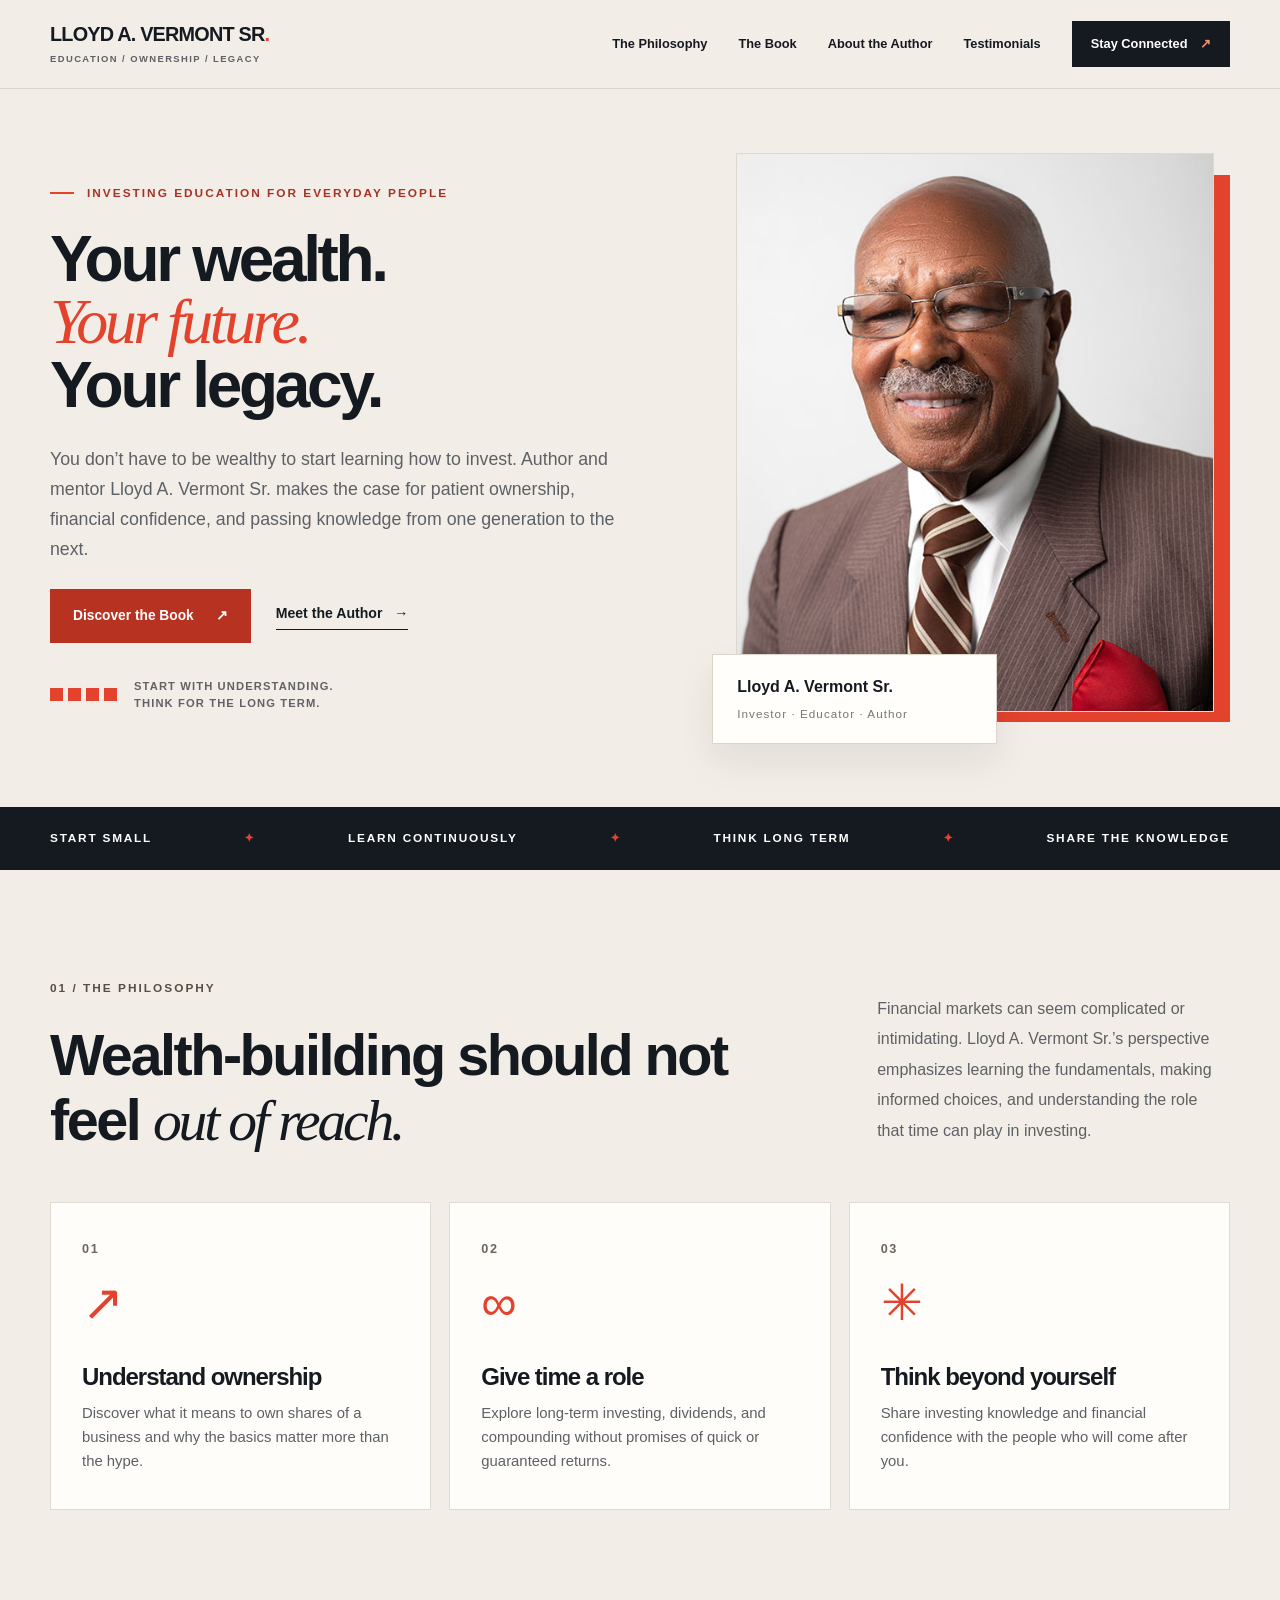
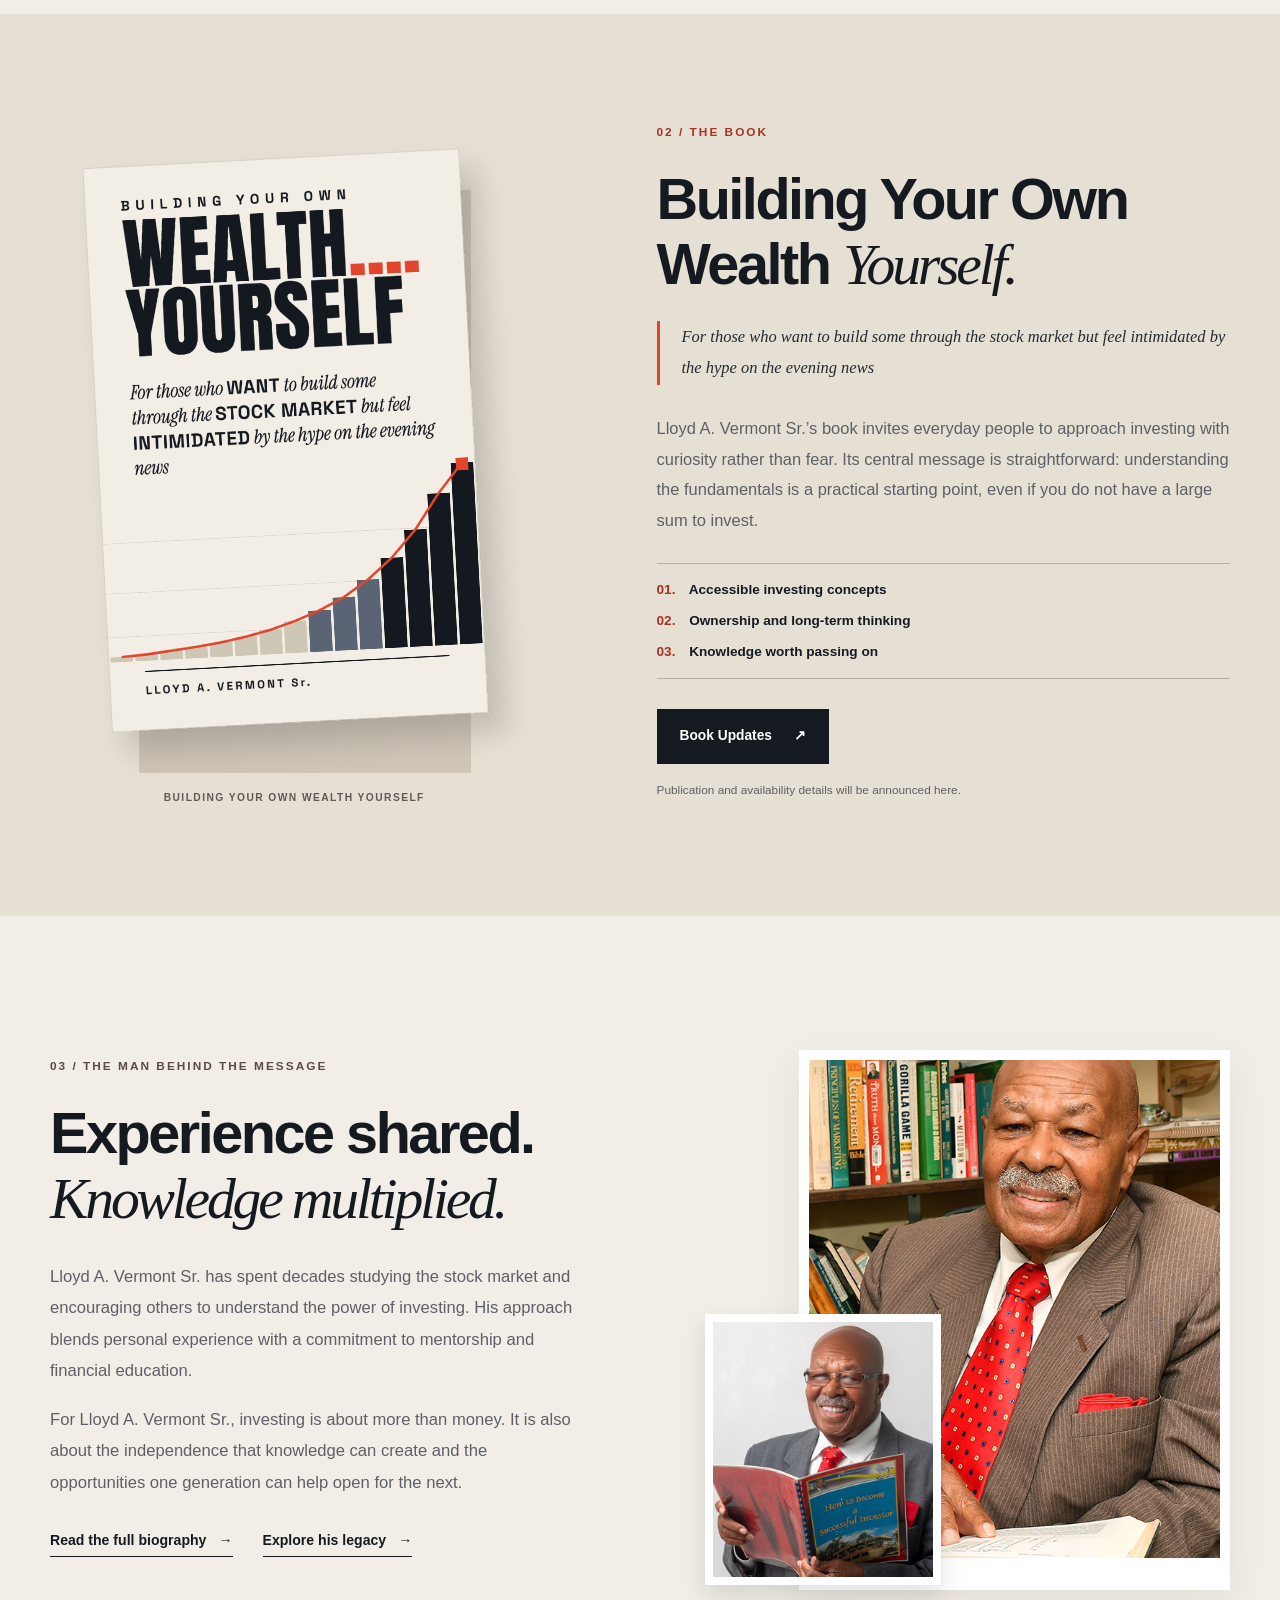
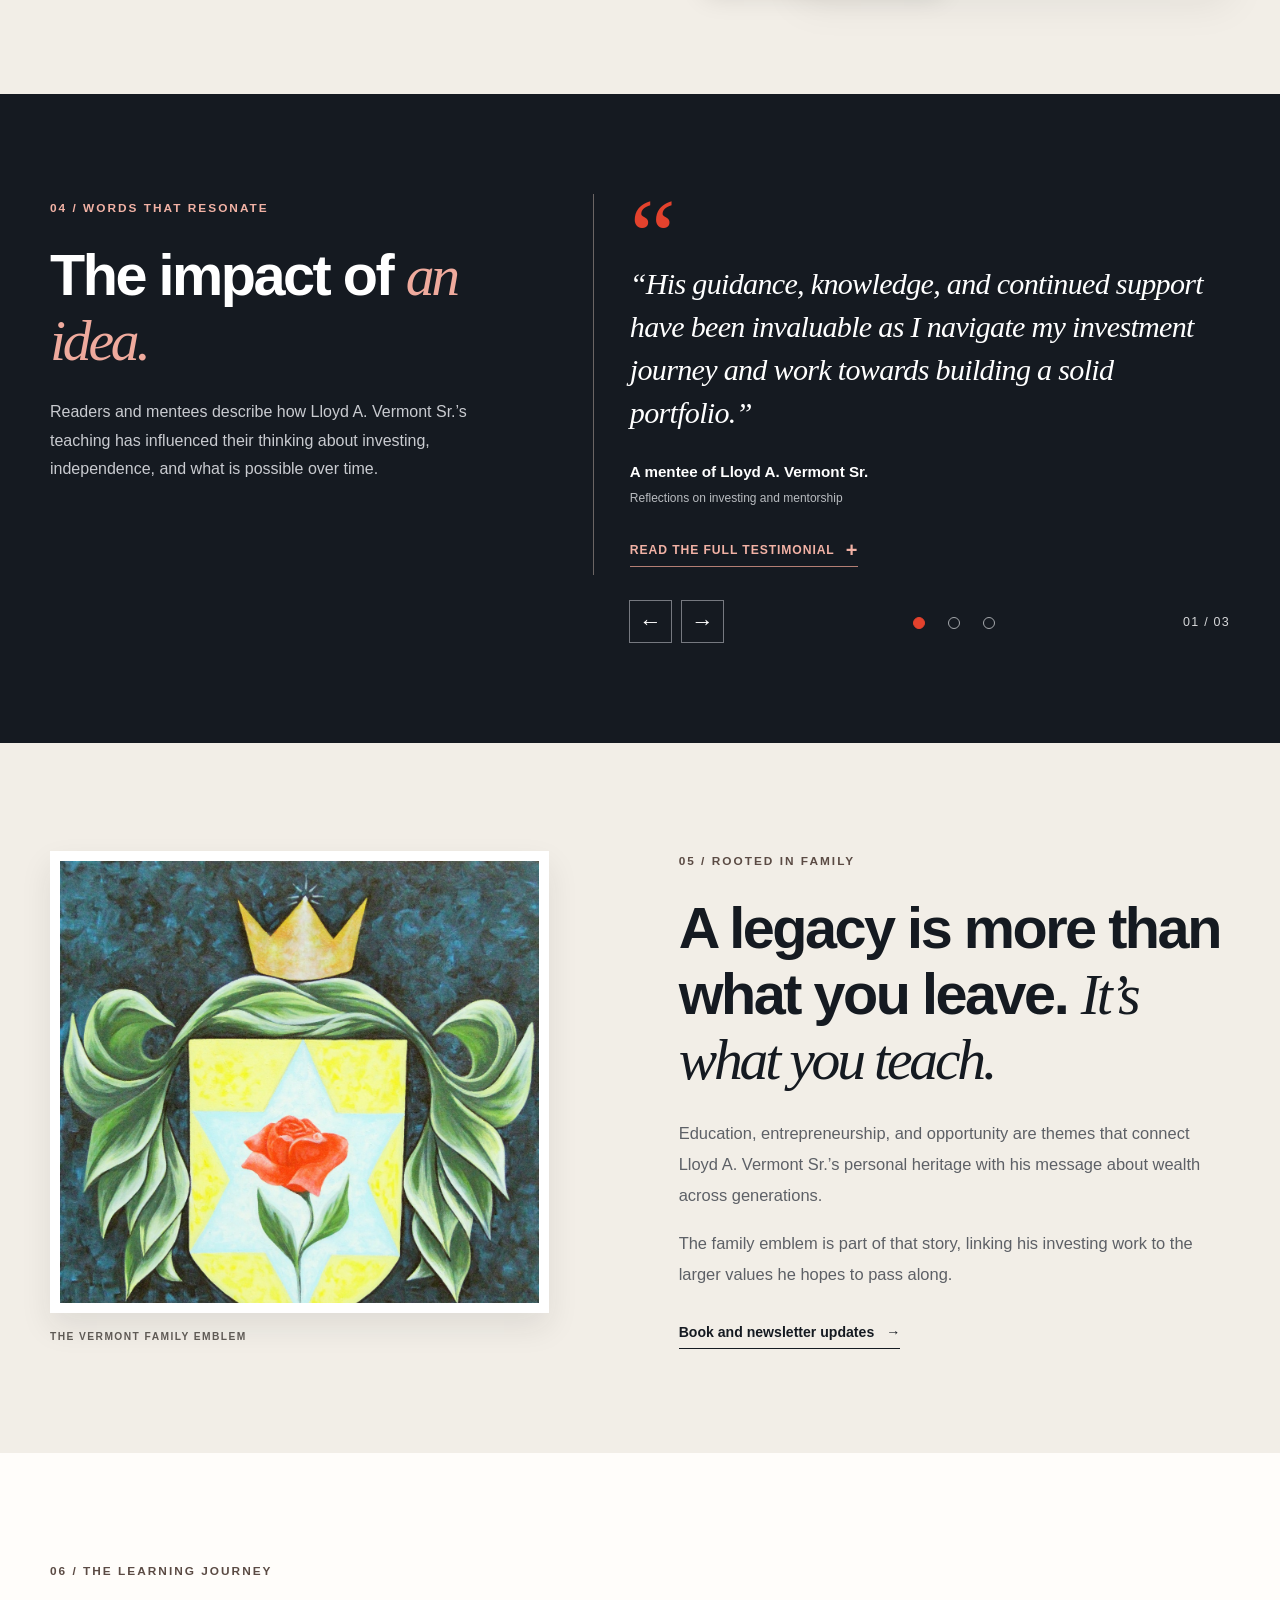
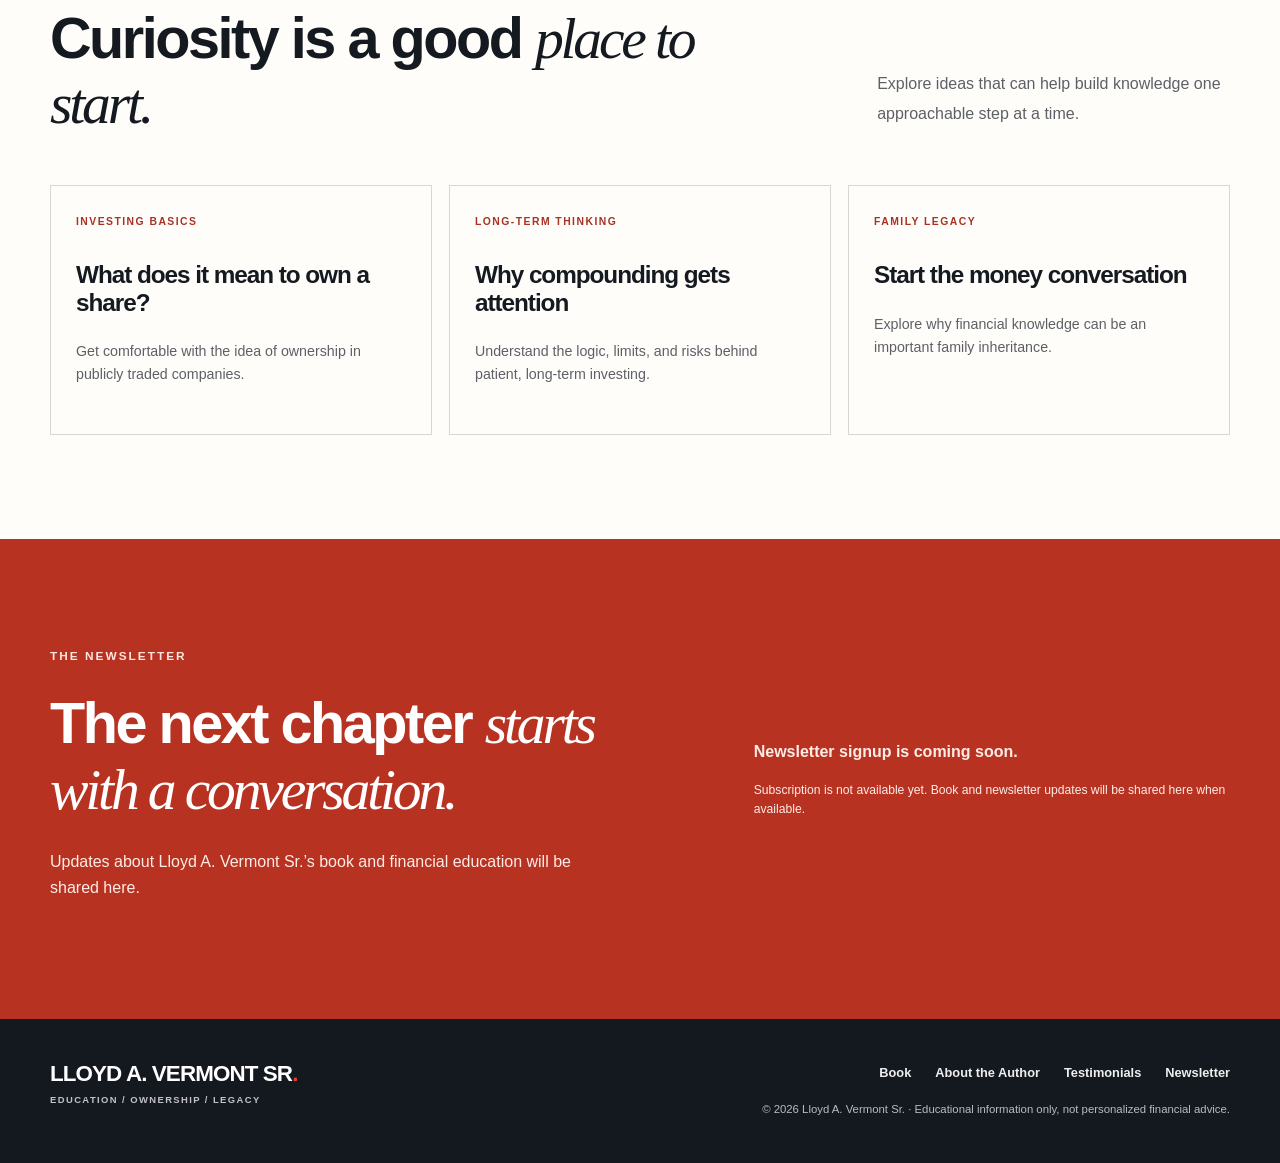
==== commit aa1fb43b: "Improve prelaunch accessibility and site resilience" ====
--- a/index.html
+++ b/index.html
@@ -15,6 +15,7 @@
   <meta property="og:url" content="https://buildingyourownwealth.com/">
   <meta property="og:image" content="https://buildingyourownwealth.com/assets/building-your-own-wealth-yourself-cover.png">
   <meta name="twitter:card" content="summary_large_image">
+  <script type="application/ld+json">{"@context":"https://schema.org","@graph":[{"@type":"WebSite","@id":"https://buildingyourownwealth.com/#website","url":"https://buildingyourownwealth.com/","name":"Building Your Own Wealth Yourself"},{"@type":"Person","@id":"https://buildingyourownwealth.com/#author","name":"Lloyd A. Vermont Sr.","url":"https://buildingyourownwealth.com/about"},{"@type":"Book","@id":"https://buildingyourownwealth.com/#book","name":"Building Your Own Wealth Yourself","author":{"@id":"https://buildingyourownwealth.com/#author"},"image":"https://buildingyourownwealth.com/assets/building-your-own-wealth-yourself-cover.png"}]}</script>
   <link rel="stylesheet" href="styles.css">
   <script defer src="script.js"></script>
 </head>
@@ -38,7 +39,7 @@
         <div class="hero-aside"><span class="four-blocks" aria-hidden="true"><i></i><i></i><i></i><i></i></span><span>Start with understanding.<br>Think for the long term.</span></div>
       </div>
       <div class="hero-media">
-        <div class="hero-image-frame"><img src="assets/lloyd-vermont-bio-1.jpg" alt="Lloyd A. Vermont Sr. smiling in an orange shirt" fetchpriority="high"></div>
+        <div class="hero-image-frame"><img src="assets/lloyd-vermont-bio-1.jpg" width="570" height="880" alt="Lloyd A. Vermont Sr. smiling in an orange shirt" fetchpriority="high"></div>
         <div class="hero-caption"><strong>Lloyd A. Vermont Sr.</strong><span>Investor · Educator · Author</span></div>
       </div>
     </div>
@@ -52,12 +53,12 @@
   </section>
   <section class="section book-section" id="book" aria-labelledby="book-title">
     <div class="container book-grid">
-      <div class="book-visual"><div class="book-stage"><img class="book-cover" src="assets/building-your-own-wealth-yourself-cover.png" alt="Cover of Building Your Own Wealth Yourself by Lloyd A. Vermont Sr., featuring black typography and a rising red investment chart" loading="lazy"></div><span class="art-caption">BUILDING YOUR OWN WEALTH YOURSELF</span></div>
+      <div class="book-visual"><div class="book-stage"><img class="book-cover" src="assets/building-your-own-wealth-yourself-cover.png" width="1200" height="1800" alt="Cover of Building Your Own Wealth Yourself by Lloyd A. Vermont Sr., featuring black typography and a rising red investment chart" loading="lazy"></div><span class="art-caption">BUILDING YOUR OWN WEALTH YOURSELF</span></div>
       <div class="book-copy"><span class="eyebrow">02 / THE BOOK</span><h2 id="book-title">Building Your Own Wealth <em>Yourself.</em></h2><p class="book-subtitle">For those who want to build some through the stock market but feel intimidated by the hype on the evening news</p><p>Lloyd A. Vermont Sr.’s book invites everyday people to approach investing with curiosity rather than fear. Its central message is straightforward: understanding the fundamentals is a practical starting point, even if you do not have a large sum to invest.</p><div class="book-points"><span><b>01.</b> Accessible investing concepts</span><span><b>02.</b> Ownership and long-term thinking</span><span><b>03.</b> Knowledge worth passing on</span></div><a class="button dark" href="#newsletter">Book Updates <span aria-hidden="true">↗</span></a><p class="small-note">Publication and availability details will be announced here.</p></div>
     </div>
   </section>
   <section class="section about-section" id="lloyd" aria-labelledby="about-title">
-    <div class="container about-grid"><div class="about-copy"><span class="eyebrow dark">03 / THE MAN BEHIND THE MESSAGE</span><h2 id="about-title">Experience shared.<br><em>Knowledge multiplied.</em></h2><p>Lloyd A. Vermont Sr. has spent decades studying the stock market and encouraging others to understand the power of investing. His approach blends personal experience with a commitment to mentorship and financial education.</p><p>For Lloyd A. Vermont Sr., investing is about more than money. It is also about the independence that knowledge can create and the opportunities one generation can help open for the next.</p><div class="about-actions"><a class="text-link strong" href="about.html">Read the full biography <span aria-hidden="true">→</span></a><a class="text-link strong" href="#legacy">Explore his legacy <span aria-hidden="true">→</span></a></div></div><div class="about-photos"><img class="about-main-image" src="assets/lloyd-vermont.jpg" alt="Lloyd A. Vermont Sr. seated in a library with an open book" loading="lazy"><div class="inset-photo"><img src="assets/lloyd-vermont-bio-2.jpg" alt="Lloyd A. Vermont Sr. holding an investing publication" loading="lazy"></div></div></div>
+    <div class="container about-grid"><div class="about-copy"><span class="eyebrow dark">03 / THE MAN BEHIND THE MESSAGE</span><h2 id="about-title">Experience shared.<br><em>Knowledge multiplied.</em></h2><p>Lloyd A. Vermont Sr. has spent decades studying the stock market and encouraging others to understand the power of investing. His approach blends personal experience with a commitment to mentorship and financial education.</p><p>For Lloyd A. Vermont Sr., investing is about more than money. It is also about the independence that knowledge can create and the opportunities one generation can help open for the next.</p><div class="about-actions"><a class="text-link strong" href="about.html">Read the full biography <span aria-hidden="true">→</span></a><a class="text-link strong" href="#legacy">Explore his legacy <span aria-hidden="true">→</span></a></div></div><div class="about-photos"><img class="about-main-image" src="assets/lloyd-vermont.jpg" width="570" height="870" alt="Lloyd A. Vermont Sr. seated in a library with an open book" loading="lazy"><div class="inset-photo"><img src="assets/lloyd-vermont-bio-2.jpg" width="586" height="854" alt="Lloyd A. Vermont Sr. holding an investing publication" loading="lazy"></div></div></div>
   </section>
   <section class="reflection-section" id="reflection" aria-labelledby="reflection-title">
     <div class="container reflection-grid">
@@ -99,7 +100,7 @@
       </div>
     </div>
   </section>
-  <section class="section legacy-section" id="legacy" aria-labelledby="legacy-title"><div class="container legacy-grid"><div class="legacy-art"><div class="emblem-window"><img src="assets/family-emblem-original.jpg" alt="The Vermont family crest with a gold crown, red rose, pale blue star, and green decorative leaves" loading="lazy"></div><span class="art-caption">THE VERMONT FAMILY EMBLEM</span></div><div class="legacy-copy"><span class="eyebrow dark">05 / ROOTED IN FAMILY</span><h2 id="legacy-title">A legacy is more than what you leave. <em>It’s what you teach.</em></h2><p>Education, entrepreneurship, and opportunity are themes that connect Lloyd A. Vermont Sr.’s personal heritage with his message about wealth across generations.</p><p>The family emblem is part of that story, linking his investing work to the larger values he hopes to pass along.</p><a class="text-link strong" href="#newsletter">Book and newsletter updates <span aria-hidden="true">→</span></a></div></div></section>
+  <section class="section legacy-section" id="legacy" aria-labelledby="legacy-title"><div class="container legacy-grid"><div class="legacy-art"><div class="emblem-window"><img src="assets/family-emblem-original.jpg" width="1200" height="1600" alt="The Vermont family crest with a gold crown, red rose, pale blue star, and green decorative leaves" loading="lazy"></div><span class="art-caption">THE VERMONT FAMILY EMBLEM</span></div><div class="legacy-copy"><span class="eyebrow dark">05 / ROOTED IN FAMILY</span><h2 id="legacy-title">A legacy is more than what you leave. <em>It’s what you teach.</em></h2><p>Education, entrepreneurship, and opportunity are themes that connect Lloyd A. Vermont Sr.’s personal heritage with his message about wealth across generations.</p><p>The family emblem is part of that story, linking his investing work to the larger values he hopes to pass along.</p><a class="text-link strong" href="#newsletter">Book and newsletter updates <span aria-hidden="true">→</span></a></div></div></section>
   <section class="section insights-section" id="insights" aria-labelledby="insights-title"><div class="container"><div class="section-intro"><div><span class="eyebrow dark">06 / THE LEARNING JOURNEY</span><h2 id="insights-title">Curiosity is a good <em>place to start.</em></h2></div><p>Explore ideas that can help build knowledge one approachable step at a time.</p></div><div class="insight-grid"><article><span>INVESTING BASICS</span><h3>What does it mean to own a share?</h3><p>Get comfortable with the idea of ownership in publicly traded companies.</p></article><article><span>LONG-TERM THINKING</span><h3>Why compounding gets attention</h3><p>Understand the logic, limits, and risks behind patient, long-term investing.</p></article><article><span>FAMILY LEGACY</span><h3>Start the money conversation</h3><p>Explore why financial knowledge can be an important family inheritance.</p></article></div></div></section>
   <section class="newsletter-section" id="newsletter" aria-labelledby="newsletter-title"><div class="container newsletter-grid"><div><span class="eyebrow">THE NEWSLETTER</span><h2 id="newsletter-title">The next chapter <em>starts with a conversation.</em></h2><p>Updates about Lloyd A. Vermont Sr.’s book and financial education will be shared here.</p></div><div class="signup"><p><strong>Newsletter signup is coming soon.</strong></p><p class="signup-note">Subscription is not available yet. Book and newsletter updates will be shared here when available.</p></div></div></section>
 </main>
--- a/styles.css
+++ b/styles.css
@@ -120,3 +120,19 @@
 @media(max-width:1050px){.bio-hero-grid{gap:5%}.bio-portrait img{height:520px}.bio-two-col{gap:6%}}
 @media(max-width:800px){.bio-hero{padding:44px 0 68px}.bio-hero-grid,.bio-two-col,.bio-mentoring-grid{grid-template-columns:1fr;gap:37px}.bio-hero-copy{max-width:720px}.bio-portrait{max-width:570px;width:100%;margin:0 auto}.bio-section{padding:72px 0}.bio-pillars{gap:12px}.bio-pillar{padding:24px 21px}.bio-pillar h3{font-size:1.35rem;margin-top:27px}.bio-milestones{gap:0 25px}}
 @media(max-width:580px){.bio-back-row{padding-top:20px}.bio-hero{padding:40px 0 60px}.bio-hero h1{font-size:clamp(3.1rem,12vw,4.5rem)}.bio-role{font-size:.66rem}.bio-portrait img{height:430px}.bio-section{padding:64px 0}.bio-section h2{font-size:clamp(2.5rem,9vw,3.8rem)}.bio-pillars,.bio-milestones{grid-template-columns:1fr}.bio-pillar{min-height:0}.bio-milestone{grid-template-columns:78px 1fr}.bio-book-grid{grid-template-columns:1fr;gap:35px}.bio-book-grid img{width:150px}.bio-book-section{padding:64px 0}.book-copy .book-subtitle{padding-left:16px}.about-actions{gap:4px 23px}}
+
+/* Darker red surfaces preserve the palette while making light text readable. */
+.button.primary{background:#b83221;border-color:#b83221}
+.button.primary:hover{background:#9d2a1c}
+.newsletter-section{background:#b83221}
+.newsletter-section h2 em{color:#fff}
+.hero-copy>.eyebrow,.book-copy>.eyebrow,.book-points b,.insight-grid article>span,.bio-pillar .pillar-n{color:#a83223}
+.reflection-intro>.eyebrow,.bio-mentoring-grid .eyebrow{color:#f2b2a5}
+.principle-number{color:#6d655e}
+.art-caption{color:#5e5a55}
+.carousel-dot{width:24px;height:24px;min-width:24px;border:0;background:transparent;position:relative}
+.carousel-dot::after{content:"";position:absolute;width:10px;height:10px;left:7px;top:7px;border:1px solid #a6a9ad;border-radius:50%}
+.carousel-dot.is-current{background:transparent}
+.carousel-dot.is-current::after{border-color:var(--red);background:var(--red)}
+.carousel-dot:hover::after{border-color:white}
+.site-footer p{color:#b9bbc1}
